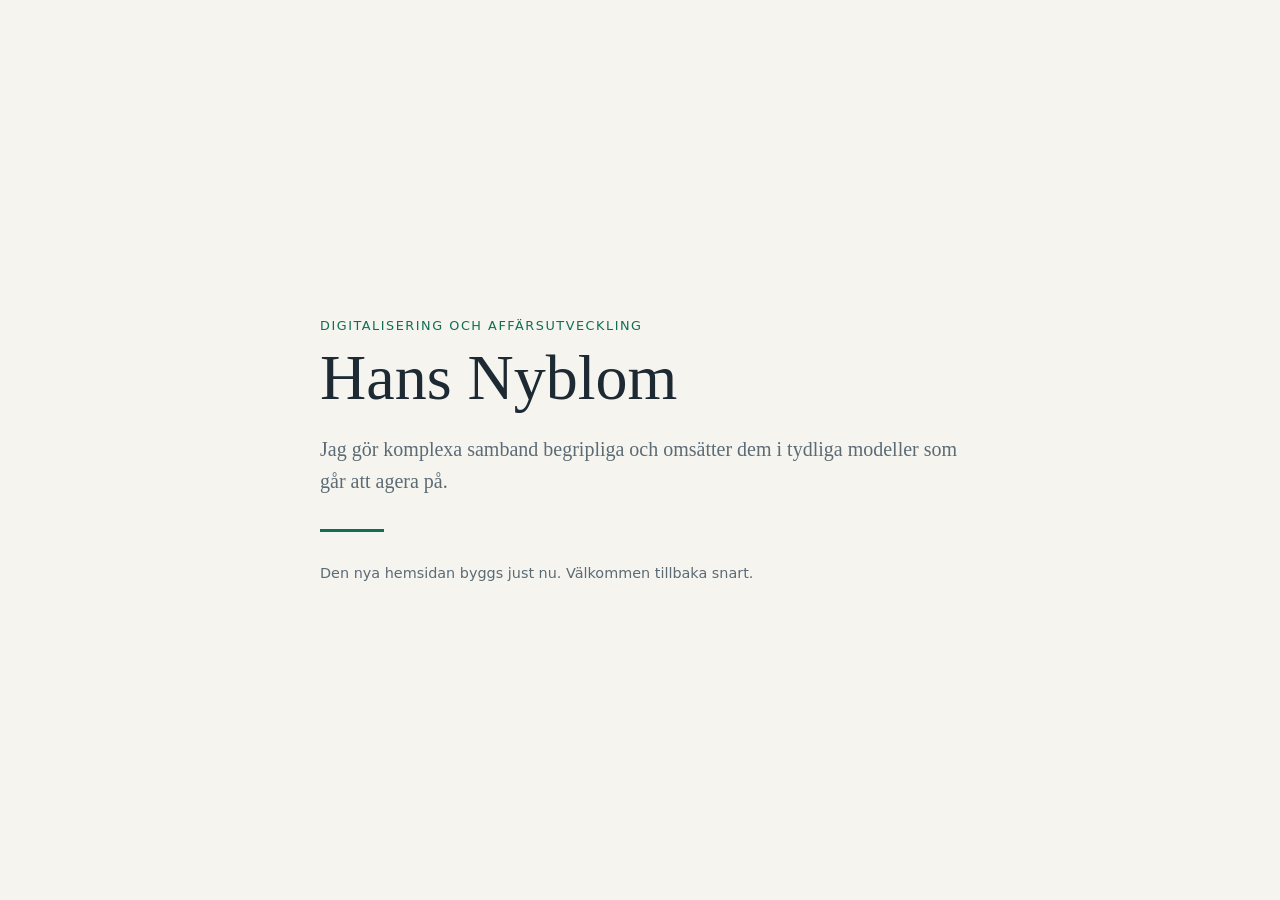
==== index.html @ cb1eb0b5 "Första version: tillfällig startsida Co-Authored-By: Claude Opus 5.5 <noreply@anthropic.com> Claude-" ====
<!DOCTYPE html>
<html lang="sv">
<head>
<meta charset="utf-8">
<meta name="viewport" content="width=device-width, initial-scale=1">
<title>Hans Nyblom | Digitalisering och affärsutveckling</title>
<meta name="description" content="Hans Nyblom gör komplexa samband begripliga. Digitalisering och affärsutveckling.">
<style>
  :root { --ink:#1d2a33; --muted:#5b6b75; --accent:#0f6e56; --bg:#f6f4ef; }
  * { box-sizing:border-box; margin:0; padding:0; }
  body { font-family: Georgia, "Times New Roman", serif; background:var(--bg); color:var(--ink);
         min-height:100vh; display:flex; align-items:center; justify-content:center; padding:2rem; }
  main { max-width:640px; }
  .tag { font-family: system-ui, sans-serif; font-size:.8rem; letter-spacing:.12em; text-transform:uppercase; color:var(--accent); }
  h1 { font-size:clamp(2.4rem, 7vw, 4rem); font-weight:normal; line-height:1.1; margin:.6rem 0 1.2rem; }
  p { font-size:1.25rem; line-height:1.6; color:var(--muted); }
  .line { width:64px; height:3px; background:var(--accent); margin:2rem 0; }
  small { font-family: system-ui, sans-serif; color:var(--muted); font-size:.9rem; }
</style>
</head>
<body>
<main>
  <div class="tag">Digitalisering och affärsutveckling</div>
  <h1>Hans Nyblom</h1>
  <p>Jag gör komplexa samband begripliga och omsätter dem i tydliga modeller som går att agera på.</p>
  <div class="line"></div>
  <small>Den nya hemsidan byggs just nu. Välkommen tillbaka snart.</small>
</main>
</body>
</html>
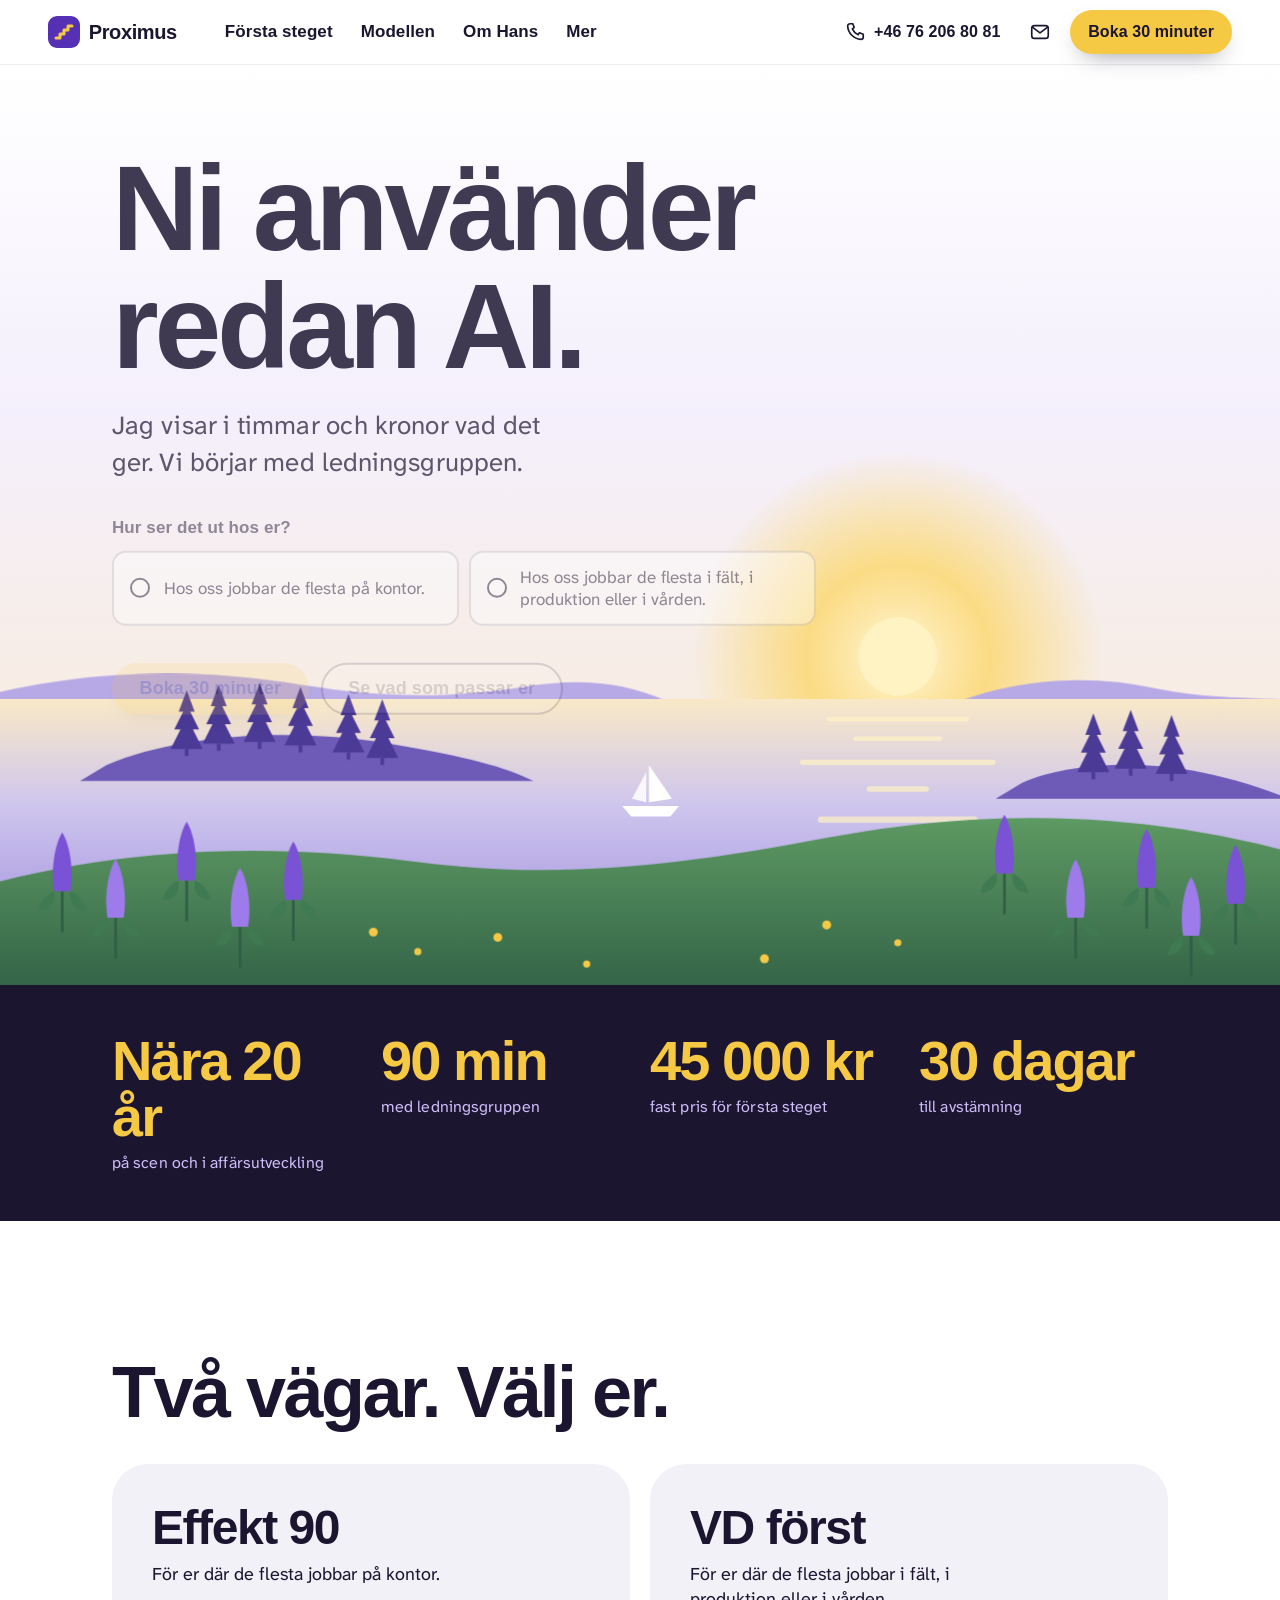
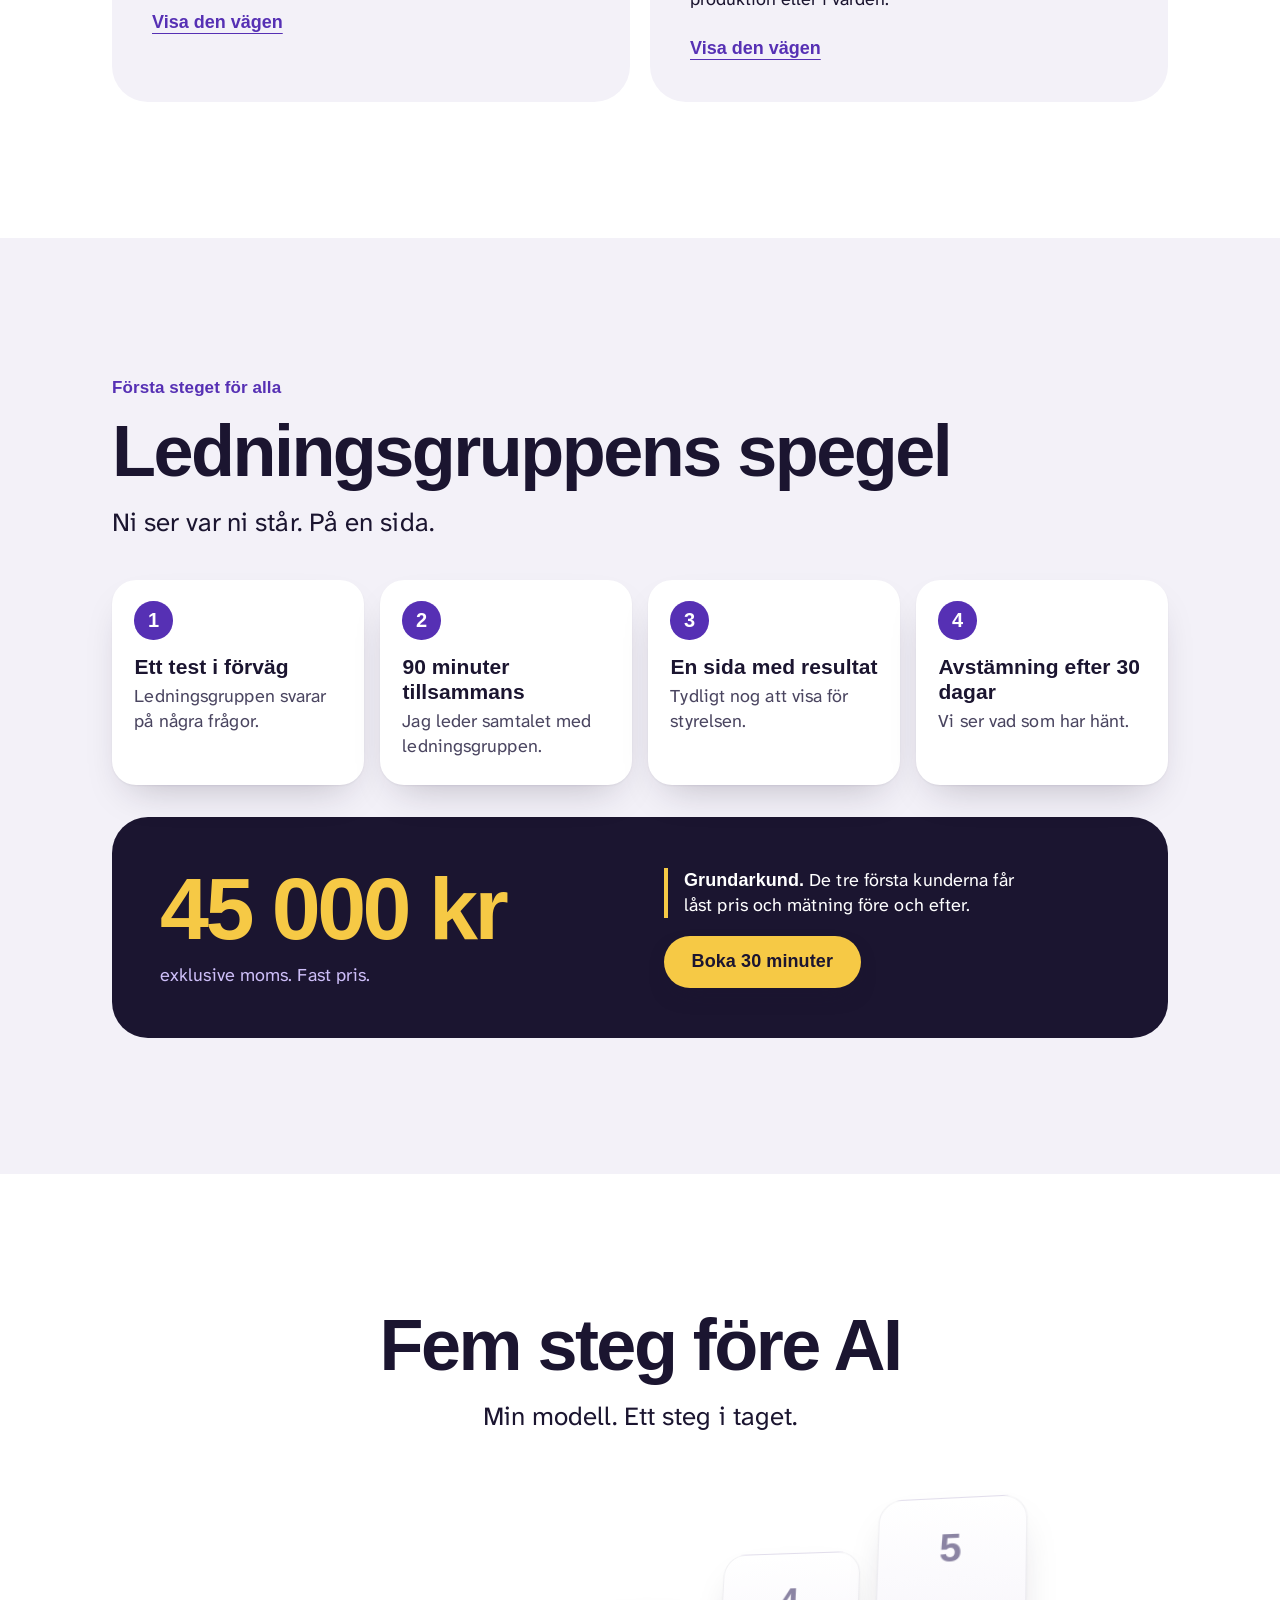
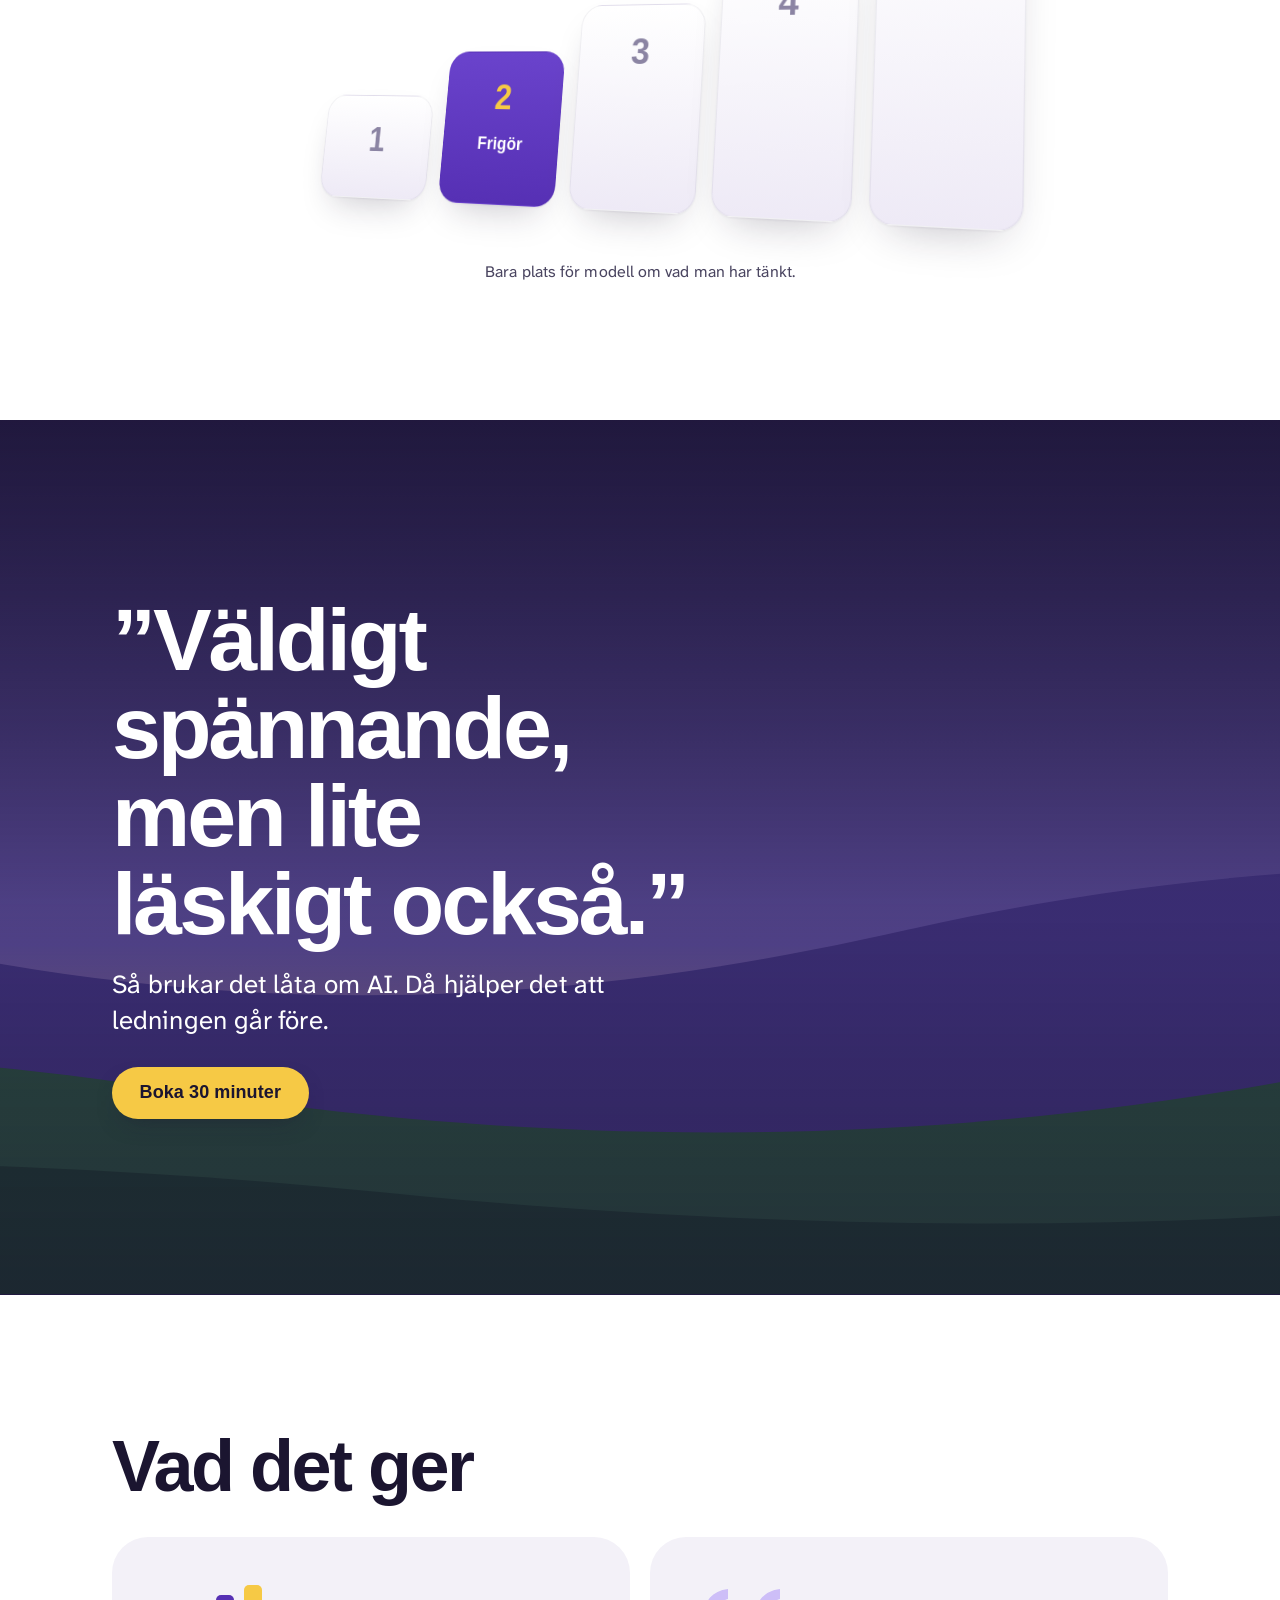
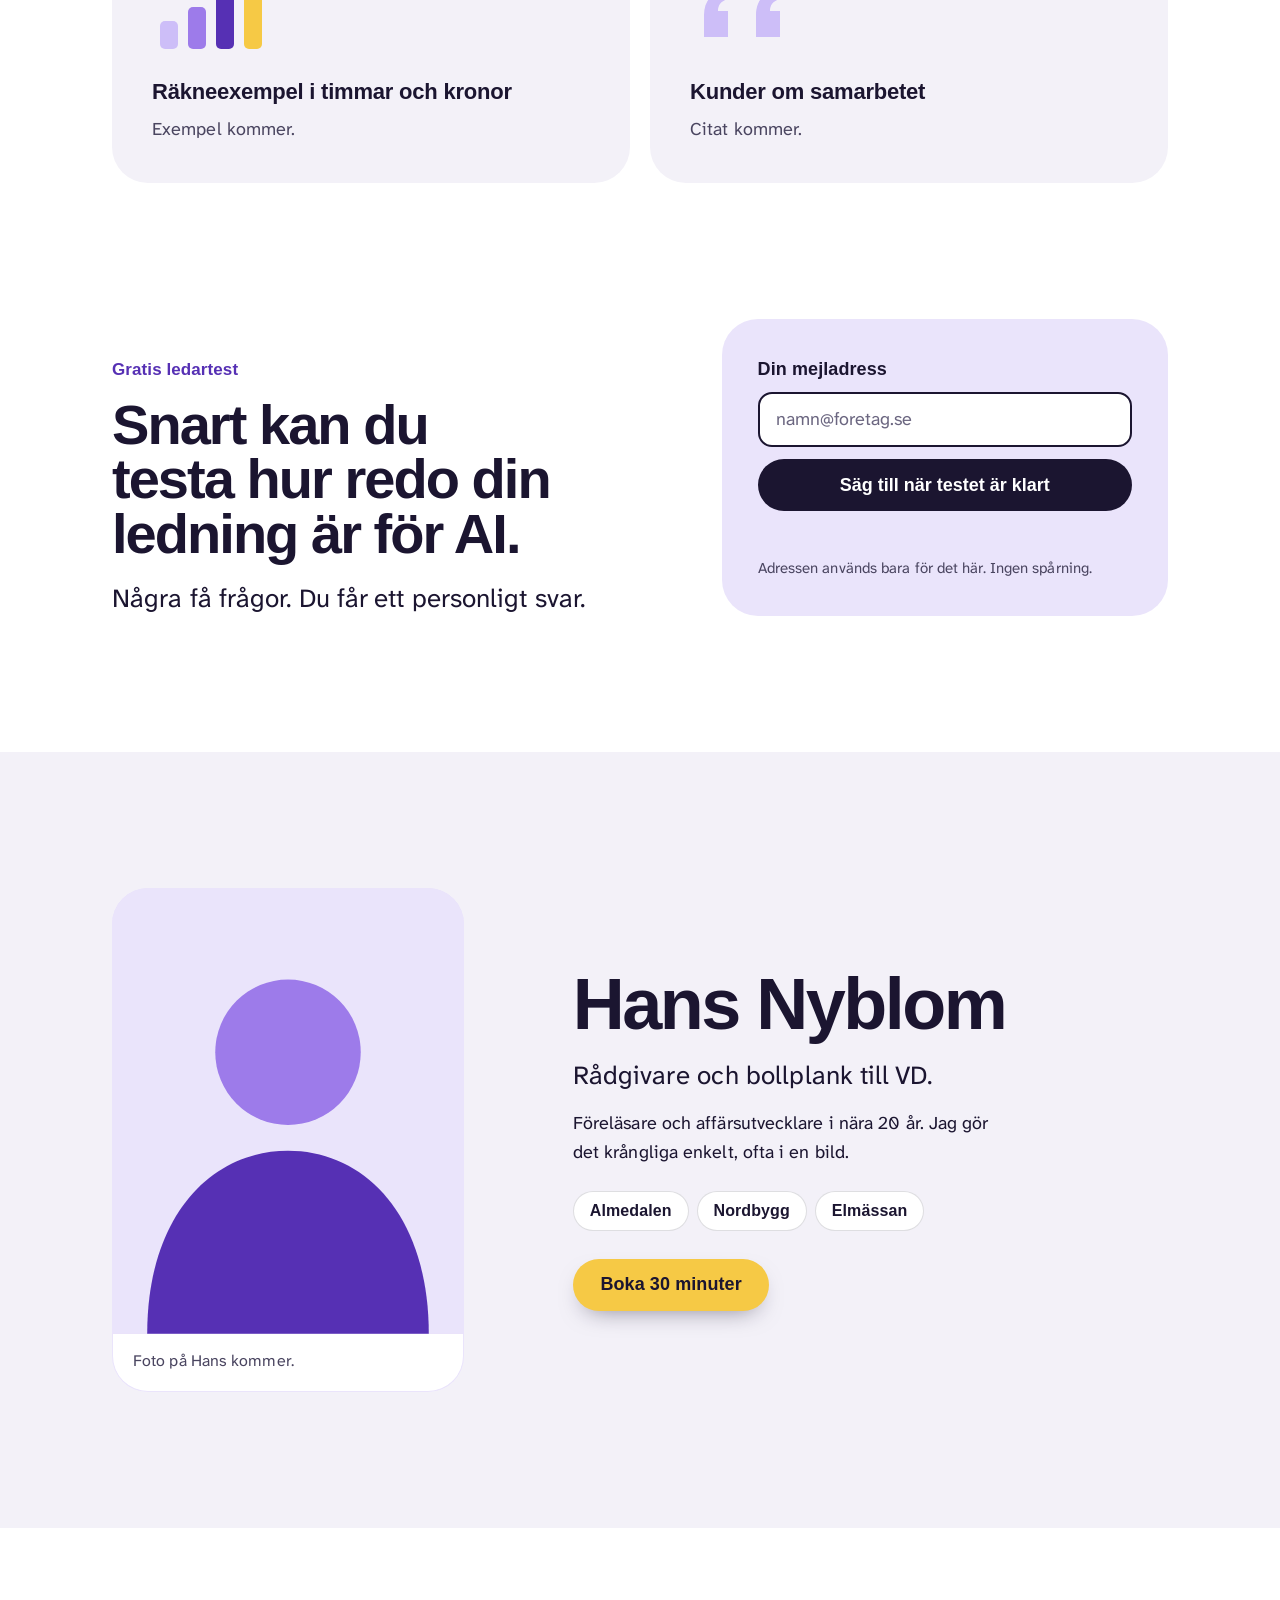
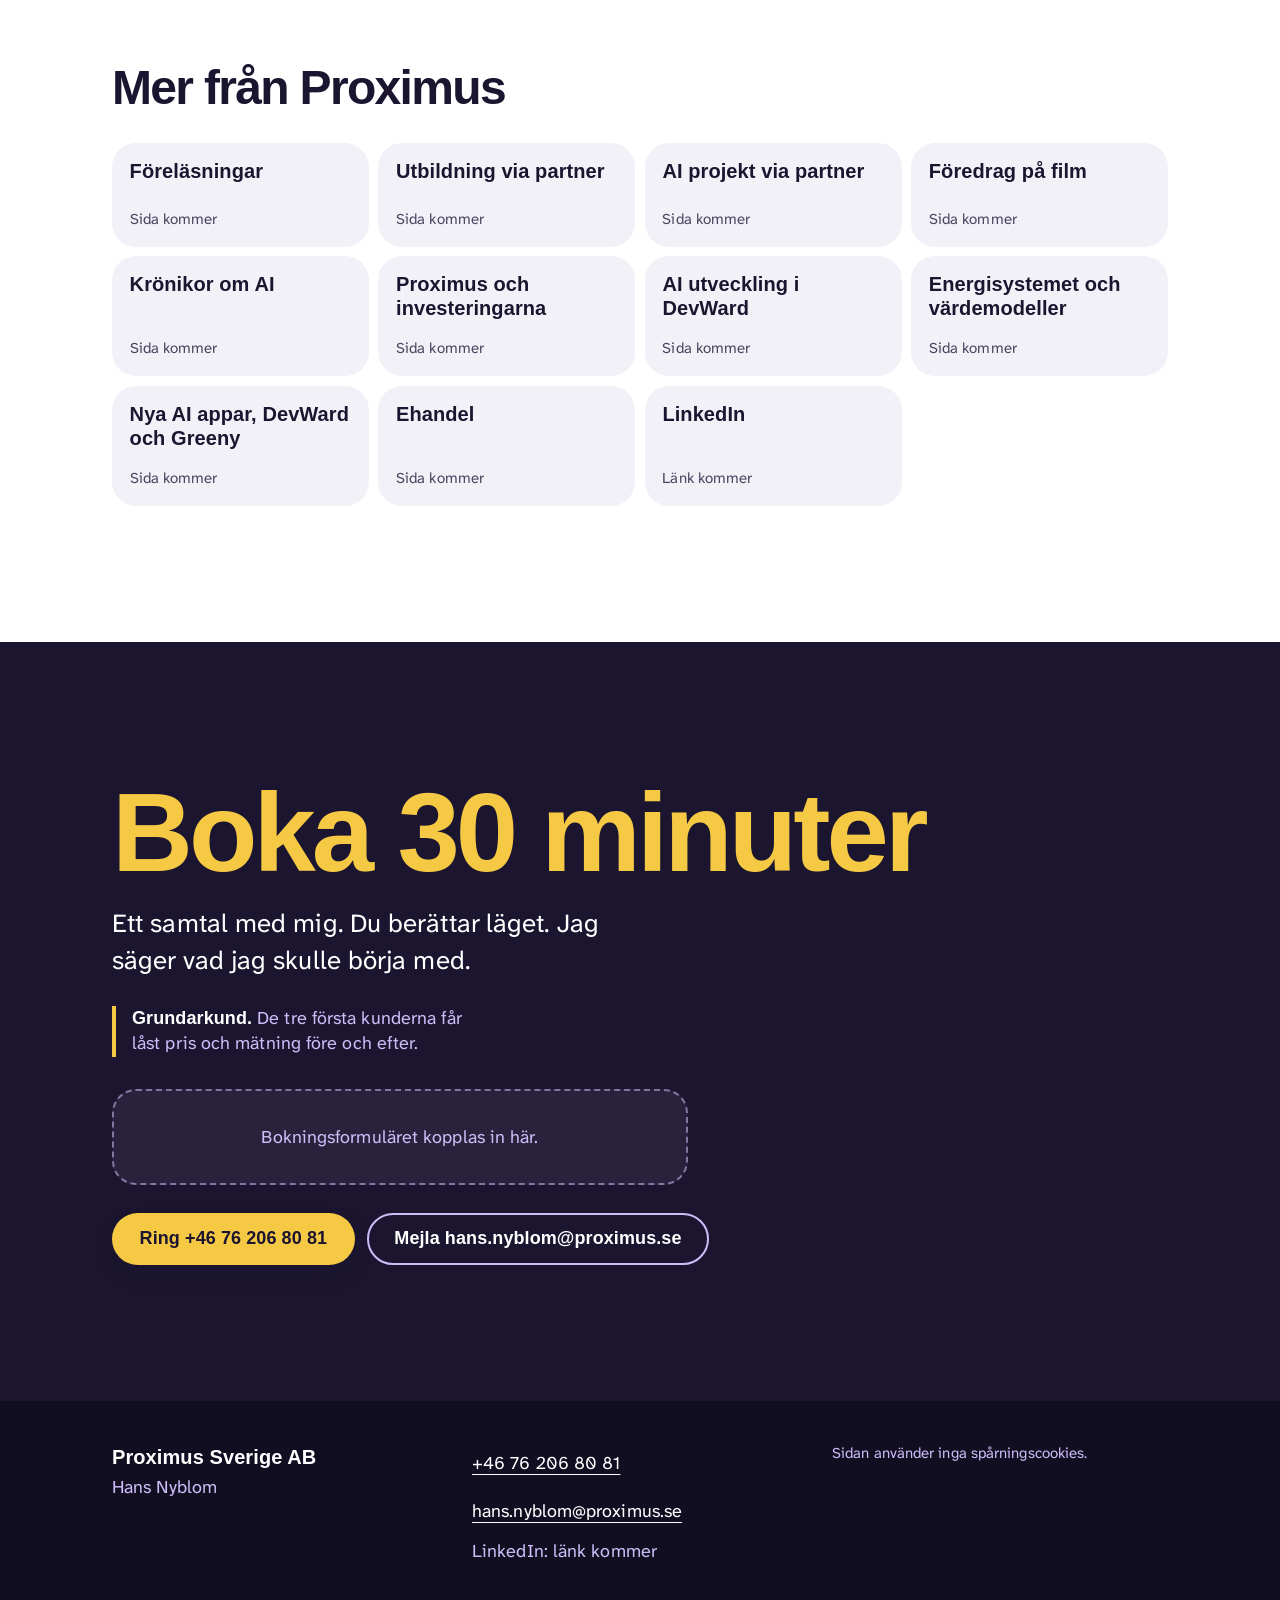
==== commit 960a3029: "Skiss av landningssidan: adaptivt vägval, platshållare, lokal GSAP och typsnitt Co-Authored-By: Clau" ====
--- a/index.html
+++ b/index.html
@@ -3,28 +3,355 @@
 <head>
 <meta charset="utf-8">
 <meta name="viewport" content="width=device-width, initial-scale=1">
-<title>Hans Nyblom | Digitalisering och affärsutveckling</title>
-<meta name="description" content="Hans Nyblom gör komplexa samband begripliga. Digitalisering och affärsutveckling.">
-<style>
-  :root { --ink:#1d2a33; --muted:#5b6b75; --accent:#0f6e56; --bg:#f6f4ef; }
-  * { box-sizing:border-box; margin:0; padding:0; }
-  body { font-family: Georgia, "Times New Roman", serif; background:var(--bg); color:var(--ink);
-         min-height:100vh; display:flex; align-items:center; justify-content:center; padding:2rem; }
-  main { max-width:640px; }
-  .tag { font-family: system-ui, sans-serif; font-size:.8rem; letter-spacing:.12em; text-transform:uppercase; color:var(--accent); }
-  h1 { font-size:clamp(2.4rem, 7vw, 4rem); font-weight:normal; line-height:1.1; margin:.6rem 0 1.2rem; }
-  p { font-size:1.25rem; line-height:1.6; color:var(--muted); }
-  .line { width:64px; height:3px; background:var(--accent); margin:2rem 0; }
-  small { font-family: system-ui, sans-serif; color:var(--muted); font-size:.9rem; }
-</style>
+<meta http-equiv="Content-Security-Policy" content="default-src 'self'; script-src 'self'; style-src 'self'; img-src 'self' data: https://images.unsplash.com https://images.pexels.com https://i.ytimg.com; font-src 'self'; frame-src https://tally.so https://www.youtube-nocookie.com; connect-src 'self'; form-action 'self' https://tally.so; base-uri 'self'; object-src 'none'; upgrade-insecure-requests">
+<meta name="referrer" content="strict-origin-when-cross-origin">
+<title>Hans Nyblom | Ledningen går före med AI</title>
+<meta name="description" content="Ni använder redan AI. Hans Nyblom visar i timmar och kronor vad det ger. Vi börjar med ledningsgruppen. Boka 30 minuter.">
+<link rel="canonical" href="https://proximus.se/">
+<meta property="og:type" content="website">
+<meta property="og:locale" content="sv_SE">
+<meta property="og:title" content="Ni använder redan AI. Vad ger det i timmar och kronor?">
+<meta property="og:description" content="Rådgivare och bollplank till VD. Vi börjar med ledningsgruppen. Boka 30 minuter.">
+<meta property="og:url" content="https://proximus.se/">
+<meta name="theme-color" content="#1B1530">
+<link rel="icon" href="assets/img/favicon.svg" type="image/svg+xml">
+<link rel="preload" href="assets/fonts/familjen.woff2" as="font" type="font/woff2" crossorigin>
+<link rel="stylesheet" href="assets/css/site.css">
+<script src="assets/js/vendor/gsap.min.js" defer></script>
+<script src="assets/js/vendor/ScrollTrigger.min.js" defer></script>
+<script src="assets/js/site.js" defer></script>
+<script type="application/ld+json">
+{"@context":"https://schema.org","@type":"ProfessionalService","name":"Proximus Sverige AB","url":"https://proximus.se/","telephone":"+46762068081","areaServed":"SE","founder":{"@type":"Person","name":"Hans Nyblom","jobTitle":"Rådgivare och föreläsare"}}
+</script>
 </head>
 <body>
-<main>
-  <div class="tag">Digitalisering och affärsutveckling</div>
-  <h1>Hans Nyblom</h1>
-  <p>Jag gör komplexa samband begripliga och omsätter dem i tydliga modeller som går att agera på.</p>
-  <div class="line"></div>
-  <small>Den nya hemsidan byggs just nu. Välkommen tillbaka snart.</small>
+<a class="skip" href="#innehall">Hoppa till innehållet</a>
+
+<header class="top" id="top">
+  <a class="brand" href="#top" aria-label="Proximus, till sidans början">
+    <svg class="brand-mark" viewBox="0 0 32 32" width="32" height="32" aria-hidden="true"><rect width="32" height="32" rx="9" fill="#5630B4"/><path d="M8 22h4v-4h4v-4h4v-4h4" fill="none" stroke="#F6C945" stroke-width="3" stroke-linecap="round" stroke-linejoin="round"/></svg>
+    <span>Proximus</span>
+  </a>
+  <nav class="nav" aria-label="Huvudmeny">
+    <a href="#forsta-steget">Första steget</a>
+    <a href="#modellen">Modellen</a>
+    <a href="#hans">Om Hans</a>
+    <a href="#mer">Mer</a>
+  </nav>
+  <div class="top-actions">
+    <a class="icon-btn" href="tel:+46762068081" aria-label="Ring Hans, +46 76 206 80 81">
+      <svg viewBox="0 0 24 24" width="22" height="22" aria-hidden="true"><path d="M6.6 3h3l1.5 4.2-2 1.4a12 12 0 0 0 6.3 6.3l1.4-2L21 14.4v3A2.6 2.6 0 0 1 18.4 20 15.4 15.4 0 0 1 4 5.6 2.6 2.6 0 0 1 6.6 3Z" fill="none" stroke="currentColor" stroke-width="1.8" stroke-linejoin="round"/></svg>
+      <span class="icon-label">+46 76 206 80 81</span>
+    </a>
+    <a class="icon-btn js-mail" href="#boka" data-u="hans.nyblom" data-d="proximus.se" aria-label="Mejla Hans">
+      <svg viewBox="0 0 24 24" width="22" height="22" aria-hidden="true"><rect x="3" y="5" width="18" height="14" rx="3" fill="none" stroke="currentColor" stroke-width="1.8"/><path d="m4 7 8 6 8-6" fill="none" stroke="currentColor" stroke-width="1.8" stroke-linecap="round" stroke-linejoin="round"/></svg>
+    </a>
+    <a class="btn btn-main btn-small" href="#boka">Boka 30 minuter</a>
+  </div>
+</header>
+
+<main id="innehall">
+
+<!-- HERO -->
+<section class="hero" aria-labelledby="h-hero">
+  <div class="hero-text wrap">
+    <h1 id="h-hero" class="js-rise">Ni använder redan AI.</h1>
+    <p class="lead js-rise">Jag visar i timmar och kronor vad det ger. Vi börjar med ledningsgruppen.</p>
+
+    <fieldset class="choose js-rise">
+      <legend>Hur ser det ut hos er?</legend>
+      <button type="button" class="choice" data-choose="kontor" aria-pressed="false">Hos oss jobbar de flesta på kontor.</button>
+      <button type="button" class="choice" data-choose="falt" aria-pressed="false">Hos oss jobbar de flesta i fält, i produktion eller i vården.</button>
+    </fieldset>
+
+    <div class="cta-row js-rise">
+      <a class="btn btn-main" href="#boka">Boka 30 minuter</a>
+      <a class="btn btn-ghost" href="#vagen">Se vad som passar er</a>
+    </div>
+  </div>
+
+  <div class="scene" aria-hidden="true">
+    <svg class="scene-svg" viewBox="0 0 1440 620" preserveAspectRatio="xMidYMax slice" focusable="false">
+      <defs>
+        <linearGradient id="g-water" x1="0" y1="0" x2="0" y2="1"><stop offset="0" stop-color="#F9E9C8"/><stop offset=".35" stop-color="#CFC6EE"/><stop offset="1" stop-color="#8E7BD6"/></linearGradient>
+        <radialGradient id="g-sun" cx=".5" cy=".5" r=".5"><stop offset="0" stop-color="#FFF6D6"/><stop offset=".45" stop-color="#FBD979" stop-opacity=".9"/><stop offset="1" stop-color="#FBD979" stop-opacity="0"/></radialGradient>
+        <linearGradient id="g-meadow" x1="0" y1="0" x2="0" y2="1"><stop offset="0" stop-color="#5E9A63"/><stop offset="1" stop-color="#2F5E45"/></linearGradient>
+        <g id="gran"><path d="M0-58 9-34H4l10 20H7l11 22H-18L-7-14h-7L-4-34h-5Z"/><rect x="-2" y="8" width="4" height="8"/></g>
+        <g id="lupin"><path d="M0 0V-46" stroke="#2F5E45" stroke-width="3" fill="none"/><path d="M0-112c9 14 13 44 9 66H-9c-4-22 0-52 9-66Z"/><path d="M-9-46c-9 4-16 12-18 22 10 0 17-6 18-14M9-46c9 4 16 12 18 22-10 0-17-6-18-14" fill="#3F7A52"/></g>
+      </defs>
+      <g class="layer" data-depth="0.08"><circle cx="1010" cy="250" r="230" fill="url(#g-sun)"/><circle cx="1010" cy="250" r="44" fill="#FFF3C4"/></g>
+      <g class="layer" data-depth="0.16" fill="#B7A9E6">
+        <path d="M-40 300c120-34 250-40 380-18 90 14 160 16 250 2 60-10 110-6 160 16H-40Z"/>
+        <path d="M1080 300c70-26 150-30 220-14 60 12 110 10 180 14Z"/>
+      </g>
+      <rect class="layer" data-depth="0.2" x="-60" y="298" width="1560" height="340" fill="url(#g-water)"/>
+      <g class="layer" data-depth="0.24" fill="#FFF3C4" opacity=".7">
+        <rect x="930" y="318" width="160" height="5" rx="2.5"/><rect x="960" y="340" width="100" height="5" rx="2.5"/><rect x="900" y="366" width="220" height="6" rx="3"/><rect x="975" y="396" width="70" height="6" rx="3"/><rect x="920" y="430" width="180" height="7" rx="3.5"/>
+      </g>
+      <g class="layer" data-depth="0.34">
+        <path d="M120 372c80-34 210-44 330-22 70 12 120 24 150 40H90Z" fill="#6E5BB8"/>
+        <g fill="#4B3A96"><use href="#gran" x="210" y="346"/><use href="#gran" x="246" y="340" transform="translate(0 0)"/><use href="#gran" x="292" y="338"/><use href="#gran" x="338" y="342"/><use href="#gran" x="392" y="350"/><use href="#gran" x="430" y="356"/></g>
+        <path d="M1150 392c50-22 130-26 200-12 40 8 70 18 100 30h-330Z" fill="#6E5BB8"/>
+        <g fill="#4B3A96"><use href="#gran" x="1230" y="372"/><use href="#gran" x="1272" y="368"/><use href="#gran" x="1318" y="374"/></g>
+        <g fill="#FFFFFF"><path d="M700 418h64l-10 12h-44Z"/><path d="M730 414V372l26 38Z"/><path d="M727 414v-34l-16 30Z" opacity=".85"/></g>
+      </g>
+      <g class="layer" data-depth="0.6">
+        <path d="M-60 520c160-50 330-64 520-40 170 22 300 6 470-26 190-36 380-30 570 30v160H-60Z" fill="url(#g-meadow)"/>
+        <g fill="#7A52D6"><use href="#lupin" x="70" y="560"/><use href="#lupin" x="210" y="548"/><use href="#lupin" x="330" y="570"/><use href="#lupin" x="1130" y="540"/><use href="#lupin" x="1290" y="556"/><use href="#lupin" x="1390" y="574"/></g>
+        <g fill="#9D7BEA"><use href="#lupin" x="130" y="590"/><use href="#lupin" x="270" y="600"/><use href="#lupin" x="1210" y="590"/><use href="#lupin" x="1340" y="610"/></g>
+        <g fill="#F6C945"><circle cx="420" cy="560" r="5"/><circle cx="470" cy="582" r="4"/><circle cx="560" cy="566" r="5"/><circle cx="930" cy="552" r="5"/><circle cx="1010" cy="572" r="4"/><circle cx="860" cy="590" r="5"/><circle cx="660" cy="596" r="4"/></g>
+      </g>
+    </svg>
+  </div>
+</section>
+
+<!-- NYCKELTAL -->
+<section class="facts" aria-label="Kort om upplägget">
+  <ul class="facts-list wrap">
+    <li><strong>Nära 20 år</strong><span>på scen och i affärsutveckling</span></li>
+    <li><strong>90 min</strong><span>med ledningsgruppen</span></li>
+    <li><strong>45 000 kr</strong><span>fast pris för första steget</span></li>
+    <li><strong>30 dagar</strong><span>till avstämning</span></li>
+  </ul>
+</section>
+
+<!-- VÄGEN -->
+<section class="path" id="vagen" aria-labelledby="h-vagen">
+  <div class="wrap">
+
+    <div data-only="ingen">
+      <h2 id="h-vagen">Två vägar. Välj er.</h2>
+      <div class="duo">
+        <button type="button" class="way" data-choose="kontor">
+          <span class="way-name">Effekt 90</span>
+          <span class="way-who">För er där de flesta jobbar på kontor.</span>
+          <span class="way-go">Visa den vägen</span>
+        </button>
+        <button type="button" class="way" data-choose="falt">
+          <span class="way-name">VD först</span>
+          <span class="way-who">För er där de flesta jobbar i fält, i produktion eller i vården.</span>
+          <span class="way-go">Visa den vägen</span>
+        </button>
+      </div>
+    </div>
+
+    <div class="offer" data-only="kontor">
+      <div class="offer-text">
+        <p class="kicker">Er väg: Effekt 90</p>
+        <h2>90 dagar. En enhet. Mätt i timmar och kronor.</h2>
+        <p class="lead">En pilot i en enhet hos er. Vi mäter före och efter. Tiden som frigörs går till arbete som kunden betalar mer för.</p>
+        <ul class="ticks">
+          <li>Ledningen går före.</li>
+          <li>En enhet testar i 90 dagar.</li>
+          <li>Går det bra kan piloten bli Effektåret.</li>
+        </ul>
+        <div class="cta-row">
+          <a class="btn btn-main" href="#boka">Boka 30 minuter</a>
+          <a class="btn btn-ghost" href="#forsta-steget">Läs om första steget</a>
+        </div>
+        <button type="button" class="swap" data-choose="falt">Vi jobbar mest i fält. Byt väg.</button>
+      </div>
+      <figure class="slot slot-photo">
+        <svg viewBox="0 0 400 300" aria-hidden="true"><rect width="400" height="300" fill="#EAE4FB"/><circle cx="150" cy="120" r="34" fill="#B7A9E6"/><circle cx="250" cy="110" r="38" fill="#9D7BEA"/><path d="M80 300c0-70 40-110 70-110s60 30 64 70c10-50 40-84 76-84 44 0 80 50 80 124Z" fill="#6E5BB8"/></svg>
+        <figcaption>Foto kommer: kollegor som lyckas tillsammans.</figcaption>
+      </figure>
+    </div>
+
+    <div class="offer" data-only="falt">
+      <div class="offer-text">
+        <p class="kicker">Er väg: VD först</p>
+        <h2>Få tillbaka kvällarna.</h2>
+        <p class="lead">Du som VD går före med AI i ditt eget arbete, en sak i taget. Jag är din rådgivare i sex månader.</p>
+        <ul class="ticks">
+          <li>Vi börjar i din egen vardag.</li>
+          <li>En sak i taget.</li>
+          <li>Du ser vad det ger i timmar och kronor.</li>
+        </ul>
+        <div class="cta-row">
+          <a class="btn btn-main" href="#boka">Boka 30 minuter</a>
+          <a class="btn btn-ghost" href="#forsta-steget">Läs om första steget</a>
+        </div>
+        <button type="button" class="swap" data-choose="kontor">Vi jobbar mest på kontor. Byt väg.</button>
+      </div>
+      <figure class="slot slot-photo">
+        <svg viewBox="0 0 400 300" aria-hidden="true"><rect width="400" height="300" fill="#FBF1D2"/><circle cx="300" cy="80" r="46" fill="#F6C945"/><circle cx="170" cy="130" r="38" fill="#6E5BB8"/><path d="M70 300c0-80 44-124 100-124s100 44 100 124Z" fill="#4B3A96"/></svg>
+        <figcaption>Foto kommer: en VD med tid över.</figcaption>
+      </figure>
+    </div>
+
+  </div>
+</section>
+
+<!-- FÖRSTA STEGET -->
+<section class="mirror" id="forsta-steget" aria-labelledby="h-spegel">
+  <div class="wrap">
+    <p class="kicker">Första steget för alla</p>
+    <h2 id="h-spegel">Ledningsgruppens spegel</h2>
+    <p class="lead">Ni ser var ni står. På en sida.</p>
+    <ol class="steps">
+      <li><strong>Ett test i förväg</strong><span>Ledningsgruppen svarar på några frågor.</span></li>
+      <li><strong>90 minuter tillsammans</strong><span>Jag leder samtalet med ledningsgruppen.</span></li>
+      <li><strong>En sida med resultat</strong><span>Tydligt nog att visa för styrelsen.</span></li>
+      <li><strong>Avstämning efter 30 dagar</strong><span>Vi ser vad som har hänt.</span></li>
+    </ol>
+    <div class="price">
+      <p class="price-tag"><strong>45 000 kr</strong> <span>exklusive moms. Fast pris.</span></p>
+      <div class="price-side">
+        <p class="founders"><strong>Grundarkund.</strong> De tre första kunderna får låst pris och mätning före och efter.</p>
+        <a class="btn btn-main" href="#boka">Boka 30 minuter</a>
+      </div>
+    </div>
+  </div>
+</section>
+
+<!-- MODELLEN -->
+<section class="model" id="modellen" aria-labelledby="h-modell">
+  <div class="wrap">
+    <h2 id="h-modell">Fem steg före AI</h2>
+    <p class="lead">Min modell. Ett steg i taget.</p>
+    <div class="stage">
+      <div class="stairs js-tilt" role="img" aria-label="Skiss av modellen Fem steg före AI som en trappa i fem steg. Steg två heter Frigör.">
+        <div class="stair s1"><b>1</b></div>
+        <div class="stair s2 is-on"><b>2</b><span>Frigör</span></div>
+        <div class="stair s3"><b>3</b></div>
+        <div class="stair s4"><b>4</b></div>
+        <div class="stair s5"><b>5</b></div>
+      </div>
+    </div>
+    <p class="note">Bara plats för modell om vad man har tänkt.</p>
+  </div>
+</section>
+
+<!-- KROKEN -->
+<section class="hook" aria-labelledby="h-krok">
+  <div class="pan" aria-hidden="true">
+    <svg class="pan-svg js-pan" viewBox="0 0 2400 600" preserveAspectRatio="xMidYMid slice" focusable="false">
+      <defs><linearGradient id="g-dusk" x1="0" y1="0" x2="0" y2="1"><stop offset="0" stop-color="#2A1F55"/><stop offset=".6" stop-color="#6E5BB8"/><stop offset="1" stop-color="#F3B98A"/></linearGradient></defs>
+      <rect width="2400" height="600" fill="url(#g-dusk)"/>
+      <circle cx="1700" cy="330" r="60" fill="#FBD979"/>
+      <path d="M0 400c200-60 420-70 640-30 220 40 420 30 640-20s460-60 680-10c160 36 300 40 440 20v240H0Z" fill="#4B3A96"/>
+      <path d="M0 470c240-50 520-50 780-10s520 40 780-10 560-50 840 10v140H0Z" fill="#2F5E45"/>
+      <path d="M0 540c300-40 620-40 920-10s600 30 900-10 400-20 580 0v80H0Z" fill="#1F4433"/>
+    </svg>
+  </div>
+  <div class="wrap hook-text">
+    <blockquote>
+      <p id="h-krok">”Väldigt spännande, men lite läskigt också.”</p>
+    </blockquote>
+    <p class="lead">Så brukar det låta om AI. Då hjälper det att ledningen går före.</p>
+    <a class="btn btn-main" href="#boka">Boka 30 minuter</a>
+  </div>
+</section>
+
+<!-- BEVIS: PLATSER -->
+<section class="proof" aria-labelledby="h-bevis">
+  <div class="wrap">
+    <h2 id="h-bevis">Vad det ger</h2>
+    <div class="duo">
+      <div class="slot slot-soon">
+        <svg viewBox="0 0 120 80" width="120" height="80" aria-hidden="true"><rect x="8" y="44" width="18" height="28" rx="5" fill="#CDBEF8"/><rect x="36" y="30" width="18" height="42" rx="5" fill="#9D7BEA"/><rect x="64" y="18" width="18" height="54" rx="5" fill="#5630B4"/><rect x="92" y="8" width="18" height="64" rx="5" fill="#F6C945"/></svg>
+        <h3>Räkneexempel i timmar och kronor</h3>
+        <p>Exempel kommer.</p>
+      </div>
+      <div class="slot slot-soon">
+        <svg viewBox="0 0 120 80" width="120" height="80" aria-hidden="true"><path d="M14 60V38c0-14 8-24 24-26v10c-7 2-10 6-10 12h10v26Zm52 0V38c0-14 8-24 24-26v10c-7 2-10 6-10 12h10v26Z" fill="#CDBEF8"/></svg>
+        <h3>Kunder om samarbetet</h3>
+        <p>Citat kommer.</p>
+      </div>
+    </div>
+  </div>
+</section>
+
+<!-- LEDARTEST -->
+<section class="test" id="ledartest" aria-labelledby="h-test">
+  <div class="wrap test-box">
+    <div>
+      <p class="kicker">Gratis ledartest</p>
+      <h2 id="h-test">Snart kan du testa hur redo din ledning är för AI.</h2>
+      <p class="lead">Några få frågor. Du får ett personligt svar.</p>
+    </div>
+    <form class="notify js-soon" action="#ledartest" novalidate>
+      <label for="notis-mejl">Din mejladress</label>
+      <div class="notify-row">
+        <input id="notis-mejl" name="email" type="email" autocomplete="email" inputmode="email" placeholder="namn@foretag.se" required>
+        <button class="btn btn-ink" type="submit">Säg till när testet är klart</button>
+      </div>
+      <p class="form-msg" role="status" aria-live="polite"></p>
+      <p class="fine">Adressen används bara för det här. Ingen spårning.</p>
+    </form>
+  </div>
+</section>
+
+<!-- OM HANS -->
+<section class="about" id="hans" aria-labelledby="h-hans">
+  <div class="wrap about-grid">
+    <figure class="slot slot-portrait">
+      <svg viewBox="0 0 300 380" aria-hidden="true"><rect width="300" height="380" fill="#EAE4FB"/><circle cx="150" cy="140" r="62" fill="#9D7BEA"/><path d="M30 380c0-100 54-156 120-156s120 56 120 156Z" fill="#5630B4"/></svg>
+      <figcaption>Foto på Hans kommer.</figcaption>
+    </figure>
+    <div>
+      <h2 id="h-hans">Hans Nyblom</h2>
+      <p class="lead">Rådgivare och bollplank till VD.</p>
+      <p>Föreläsare och affärsutvecklare i nära 20 år. Jag gör det krångliga enkelt, ofta i en bild.</p>
+      <ul class="stages" aria-label="Scener">
+        <li>Almedalen</li><li>Nordbygg</li><li>Elmässan</li>
+      </ul>
+      <a class="btn btn-main" href="#boka">Boka 30 minuter</a>
+    </div>
+  </div>
+</section>
+
+<!-- MER -->
+<section class="more" id="mer" aria-labelledby="h-mer">
+  <div class="wrap">
+    <h2 id="h-mer">Mer från Proximus</h2>
+    <ul class="tiles">
+      <li><span class="tile"><b>Föreläsningar</b><i>Sida kommer</i></span></li>
+      <li><span class="tile"><b>Utbildning via partner</b><i>Sida kommer</i></span></li>
+      <li><span class="tile"><b>AI projekt via partner</b><i>Sida kommer</i></span></li>
+      <li><span class="tile"><b>Föredrag på film</b><i>Sida kommer</i></span></li>
+      <li><span class="tile"><b>Krönikor om AI</b><i>Sida kommer</i></span></li>
+      <li><span class="tile"><b>Proximus och investeringarna</b><i>Sida kommer</i></span></li>
+      <li><span class="tile"><b>AI utveckling i DevWard</b><i>Sida kommer</i></span></li>
+      <li><span class="tile"><b>Energisystemet och värdemodeller</b><i>Sida kommer</i></span></li>
+      <li><span class="tile"><b>Nya AI appar, DevWard och Greeny</b><i>Sida kommer</i></span></li>
+      <li><span class="tile"><b>Ehandel</b><i>Sida kommer</i></span></li>
+      <li><span class="tile"><b>LinkedIn</b><i>Länk kommer</i></span></li>
+    </ul>
+  </div>
+</section>
+
+<!-- BOKA -->
+<section class="book" id="boka" aria-labelledby="h-boka">
+  <div class="wrap book-box">
+    <h2 id="h-boka">Boka 30 minuter</h2>
+    <p class="lead">Ett samtal med mig. Du berättar läget. Jag säger vad jag skulle börja med.</p>
+    <p class="founders on-dark"><strong>Grundarkund.</strong> De tre första kunderna får låst pris och mätning före och efter.</p>
+    <div class="slot slot-form">Bokningsformuläret kopplas in här.</div>
+    <div class="cta-row">
+      <a class="btn btn-main" href="tel:+46762068081">Ring +46 76 206 80 81</a>
+      <a class="btn btn-light js-mail" href="#boka" data-u="hans.nyblom" data-d="proximus.se" data-label="Mejla ">Mejla Hans</a>
+    </div>
+    <noscript><p>Mejl: hans.nyblom snabel a proximus.se</p></noscript>
+  </div>
+</section>
+
 </main>
+
+<footer class="foot">
+  <div class="wrap foot-grid">
+    <div>
+      <p class="foot-name">Proximus Sverige AB</p>
+      <p>Hans Nyblom</p>
+    </div>
+    <ul class="foot-contact">
+      <li><a href="tel:+46762068081">+46 76 206 80 81</a></li>
+      <li><a class="js-mail" href="#boka" data-u="hans.nyblom" data-d="proximus.se" data-show="1">Mejla Hans</a></li>
+      <li><span>LinkedIn: länk kommer</span></li>
+    </ul>
+    <p class="fine">Sidan använder inga spårningscookies.</p>
+  </div>
+</footer>
+
 </body>
 </html>
--- a/assets/css/site.css
+++ b/assets/css/site.css
@@ -0,0 +1,229 @@
+/* Proximus. Palett: syren, bläck, raps. Typsnitt: Familjen Grotesk och Atkinson Hyperlegible Next. */
+@font-face{font-family:"Familjen";src:url("../fonts/familjen.woff2") format("woff2");font-weight:400 700;font-display:swap}
+@font-face{font-family:"Atkinson";src:url("../fonts/atkinson.woff2") format("woff2");font-weight:200 800;font-display:swap}
+
+:root{
+  --ink:#1B1530;      /* bläck: text och mörka ytor */
+  --violet:#5630B4;   /* syren: min huvudfärg */
+  --lilac:#CDBEF8;    /* ljus syren: på mörk yta */
+  --mist:#F3F1F8;     /* dimma: lugn bakgrund */
+  --wash:#EAE4FB;     /* syrentvätt: platshållare */
+  --sun:#F6C945;      /* raps: bara för att agera */
+  --soft:#4A4560;     /* dämpad text */
+  --white:#FFFFFF;
+  --display:"Familjen","Arial Narrow",Arial,sans-serif;
+  --body:"Atkinson",Verdana,Arial,sans-serif;
+  --r-s:14px; --r-m:24px; --r-l:36px;
+  --pad:clamp(1.25rem,5vw,3rem);
+  --gap:clamp(4rem,11vw,8.5rem);
+  --shadow:0 1px 2px rgba(27,21,48,.06),0 18px 40px -18px rgba(27,21,48,.28);
+}
+*,*::before,*::after{box-sizing:border-box}
+html{-webkit-text-size-adjust:100%;scroll-behavior:smooth;scroll-padding-top:5rem}
+body{margin:0;font-family:var(--body);font-size:1.125rem;line-height:1.6;color:var(--ink);background:var(--white);letter-spacing:.005em}
+img,svg{display:block;max-width:100%}
+h1,h2,h3,p,ul,ol,figure,blockquote,fieldset{margin:0;padding:0}
+ul,ol{list-style:none}
+fieldset{border:0;min-width:0}
+a{color:inherit}
+button{font:inherit;color:inherit;cursor:pointer}
+:focus-visible{outline:3px solid var(--violet);outline-offset:3px;border-radius:6px}
+.book :focus-visible,.hook :focus-visible,.foot :focus-visible{outline-color:var(--sun)}
+
+.wrap{width:100%;max-width:72rem;margin-inline:auto;padding-inline:var(--pad)}
+.skip{position:absolute;left:-999px;top:0;background:var(--ink);color:var(--white);padding:.75rem 1rem;z-index:50}
+.skip:focus{left:.5rem;top:.5rem}
+
+h1,h2{font-family:var(--display);font-weight:700;letter-spacing:-.035em;line-height:.98;text-wrap:balance}
+h1{font-size:clamp(3rem,12.5vw,7.5rem)}
+h2{font-size:clamp(2.25rem,7.5vw,4.5rem)}
+h3{font-family:var(--display);font-weight:600;font-size:1.375rem;line-height:1.2;letter-spacing:-.01em}
+.lead{font-size:clamp(1.25rem,3.4vw,1.625rem);line-height:1.4;max-width:34ch;margin-top:1.1rem}
+.kicker{font-family:var(--display);font-weight:600;font-size:1.0625rem;color:var(--violet);margin-bottom:.9rem}
+.fine{font-size:.9375rem;color:var(--soft)}
+.note{font-size:1rem;color:var(--soft);text-align:center;margin-top:1.5rem}
+
+/* Knappar */
+.btn{display:inline-flex;align-items:center;justify-content:center;min-height:3.25rem;padding:.8rem 1.6rem;border-radius:999px;border:2px solid transparent;font-family:var(--display);font-weight:600;font-size:1.125rem;line-height:1.1;text-decoration:none;text-align:center;transition:transform .2s ease,background-color .2s ease,box-shadow .2s ease}
+.btn:hover{transform:translateY(-2px)}
+.btn:active{transform:translateY(0)}
+.btn-main{background:var(--sun);color:var(--ink);box-shadow:0 10px 24px -12px rgba(27,21,48,.55)}
+.btn-main:hover{background:#FFD75C}
+.btn-ghost{border-color:var(--ink);color:var(--ink);background:rgba(255,255,255,.55)}
+.btn-ghost:hover{background:var(--white)}
+.btn-ink{background:var(--ink);color:var(--white)}
+.btn-light{border-color:var(--lilac);color:var(--white)}
+.btn-small{min-height:2.75rem;padding:.5rem 1rem;font-size:1rem}
+.cta-row{display:flex;flex-wrap:wrap;gap:.75rem;margin-top:1.75rem}
+
+/* Sidhuvud */
+.top{position:sticky;top:0;z-index:20;display:flex;align-items:center;gap:.5rem;padding:.6rem var(--pad);background:rgba(255,255,255,.9);backdrop-filter:saturate(1.4) blur(14px);-webkit-backdrop-filter:saturate(1.4) blur(14px);border-bottom:1px solid rgba(27,21,48,.08)}
+.brand{display:flex;align-items:center;gap:.55rem;font-family:var(--display);font-weight:700;font-size:1.25rem;letter-spacing:-.02em;text-decoration:none;margin-right:auto}
+.brand span{display:none}
+.nav{display:none}
+.top-actions{display:flex;align-items:center;gap:.25rem}
+.icon-btn{display:inline-flex;align-items:center;justify-content:center;gap:.5rem;min-width:2.75rem;min-height:2.75rem;border-radius:999px;text-decoration:none;font-family:var(--display);font-weight:600;font-size:1rem}
+.icon-btn:hover{background:var(--mist)}
+.icon-label{display:none}
+@media (min-width:400px){.brand span{display:inline}}
+@media (min-width:900px){
+  .nav{display:flex;gap:1.75rem;margin-right:1.5rem}
+  .nav a{font-family:var(--display);font-weight:600;font-size:1.0625rem;text-decoration:none;padding:.5rem 0;border-bottom:2px solid transparent}
+  .nav a:hover{border-bottom-color:var(--violet)}
+  .brand{margin-right:2.5rem}
+  .top-actions{margin-left:auto;gap:.5rem}
+  .icon-btn{padding-inline:.6rem}
+}
+@media (min-width:1180px){.icon-label{display:inline}}
+
+/* Hero */
+.hero{position:relative;overflow:hidden;background:linear-gradient(180deg,#FFFFFF 0%,#F4EFFC 38%,#FBEBCB 100%);min-height:min(100svh,62rem);display:flex;flex-direction:column}
+.hero-text{position:relative;z-index:2;padding-top:clamp(2.25rem,7vw,5rem);padding-bottom:max(13rem,23vw)}
+.hero .lead{max-width:26ch}
+.choose{margin-top:1.75rem;display:grid;gap:.6rem;max-width:44rem}
+.choose legend{font-family:var(--display);font-weight:600;font-size:1.0625rem;margin-bottom:.6rem;padding:0}
+.choice{position:relative;text-align:left;min-height:3.5rem;padding:.85rem 1.1rem .85rem 3.1rem;border-radius:var(--r-s);border:2px solid rgba(27,21,48,.22);background:rgba(255,255,255,.82);font-size:1.0625rem;line-height:1.3;transition:border-color .2s ease,background-color .2s ease}
+.choice::before{content:"";position:absolute;left:1rem;top:50%;width:1.25rem;height:1.25rem;margin-top:-.625rem;border-radius:50%;border:2px solid var(--ink);background:var(--white)}
+.choice:hover{border-color:var(--violet)}
+.choice[aria-pressed="true"]{border-color:var(--violet);background:var(--white);box-shadow:var(--shadow)}
+.choice[aria-pressed="true"]::before{border-color:var(--violet);background:radial-gradient(circle,var(--violet) 0 45%,var(--white) 50%)}
+@media (min-width:760px){.choose{grid-template-columns:1fr 1fr}.choose legend{grid-column:1/-1}}
+.scene{position:absolute;z-index:1;inset:auto 0 0 0;height:max(20rem,43vw)}
+.scene-svg{position:absolute;inset:0;width:100%;height:100%;max-width:none}
+.layer{will-change:transform}
+
+/* Nyckeltal */
+.facts{background:var(--ink);color:var(--white);padding-block:clamp(2rem,5vw,3rem)}
+.facts-list{display:grid;grid-template-columns:1fr 1fr;gap:1.75rem 1.25rem}
+.facts-list strong{display:block;font-family:var(--display);font-weight:700;font-size:clamp(2rem,6.4vw,3.5rem);letter-spacing:-.035em;line-height:1;color:var(--sun)}
+.facts-list span{display:block;margin-top:.4rem;font-size:1rem;line-height:1.35;color:var(--lilac)}
+@media (min-width:820px){.facts-list{grid-template-columns:repeat(4,1fr)}}
+
+/* Adaptivt: visa rätt väg */
+body:not([data-path]) [data-only="kontor"],
+body:not([data-path]) [data-only="falt"],
+body[data-path="kontor"] [data-only="falt"],
+body[data-path="kontor"] [data-only="ingen"],
+body[data-path="falt"] [data-only="kontor"],
+body[data-path="falt"] [data-only="ingen"]{display:none}
+
+.path{padding-block:var(--gap)}
+.duo{display:grid;gap:1.25rem;margin-top:2.25rem}
+@media (min-width:760px){.duo{grid-template-columns:1fr 1fr}}
+.way{display:flex;flex-direction:column;align-items:flex-start;gap:.6rem;text-align:left;padding:clamp(1.5rem,4vw,2.5rem);border-radius:var(--r-l);border:0;background:var(--mist);transition:transform .25s ease,box-shadow .25s ease,background-color .25s ease}
+.way:hover{transform:translateY(-4px);box-shadow:var(--shadow);background:var(--wash)}
+.way-name{font-family:var(--display);font-weight:700;font-size:clamp(2rem,6vw,3rem);letter-spacing:-.03em;line-height:1}
+.way-who{font-size:1.125rem;line-height:1.4;max-width:26ch}
+.way-go{margin-top:.75rem;font-family:var(--display);font-weight:600;color:var(--violet);text-decoration:underline;text-underline-offset:.25em}
+
+.offer{display:grid;gap:2.25rem;align-items:center}
+@media (min-width:900px){.offer{grid-template-columns:1.1fr .9fr;gap:4rem}}
+.ticks{margin-top:1.5rem;display:grid;gap:.6rem}
+.ticks li{position:relative;padding-left:2rem;line-height:1.4}
+.ticks li::before{content:"";position:absolute;left:0;top:.2em;width:1.2rem;height:1.2rem;border-radius:50%;background:var(--violet)}
+.ticks li::after{content:"";position:absolute;left:.36rem;top:.5em;width:.5rem;height:.28rem;border-left:2px solid var(--white);border-bottom:2px solid var(--white);transform:rotate(-45deg)}
+.swap{margin-top:1.5rem;padding:.6rem 0;min-height:2.75rem;border:0;background:none;font-size:1rem;color:var(--violet);text-decoration:underline;text-underline-offset:.25em}
+
+/* Platshållare */
+.slot{border-radius:var(--r-l);overflow:hidden;background:var(--wash)}
+.slot svg{width:100%;height:auto}
+.slot figcaption{padding:.85rem 1.25rem 1.1rem;font-size:1rem;color:var(--soft);background:var(--white);border:1px solid var(--wash);border-top:0;border-radius:0 0 var(--r-l) var(--r-l)}
+.slot-soon{padding:clamp(1.5rem,4vw,2.5rem);background:var(--mist);display:grid;gap:.6rem;justify-items:start}
+.slot-soon svg{width:7.5rem;margin-bottom:.75rem}
+.slot-soon p{color:var(--soft)}
+
+/* Första steget */
+.mirror{background:var(--mist);padding-block:var(--gap)}
+.steps{counter-reset:s;display:grid;gap:1rem;margin-top:2.5rem}
+.steps li{counter-increment:s;position:relative;background:var(--white);border-radius:var(--r-m);padding:1.4rem 1.4rem 1.4rem 4.6rem;box-shadow:var(--shadow)}
+.steps li::before{content:counter(s);position:absolute;left:1.2rem;top:1.15rem;width:2.4rem;height:2.4rem;border-radius:50%;display:grid;place-items:center;background:var(--violet);color:var(--white);font-family:var(--display);font-weight:700;font-size:1.25rem}
+.steps strong{display:block;font-family:var(--display);font-weight:600;font-size:1.3125rem;line-height:1.2}
+.steps span{display:block;margin-top:.3rem;color:var(--soft);line-height:1.4}
+@media (min-width:760px){.steps{grid-template-columns:1fr 1fr}}
+@media (min-width:1100px){.steps{grid-template-columns:repeat(4,1fr)}.steps li{padding:4.6rem 1.4rem 1.6rem}.steps li::before{top:1.3rem;left:1.4rem}}
+.price{margin-top:2rem;display:grid;gap:1.5rem;align-items:center;background:var(--ink);color:var(--white);border-radius:var(--r-l);padding:clamp(1.5rem,4.5vw,3rem)}
+.price-tag strong{display:block;font-family:var(--display);font-weight:700;font-size:clamp(3rem,11vw,5.5rem);letter-spacing:-.04em;line-height:1;color:var(--sun)}
+.price-tag span{display:block;margin-top:.5rem;color:var(--lilac)}
+.price-side{display:grid;gap:1.1rem;justify-items:start}
+.founders{max-width:30ch;line-height:1.4;padding-left:1rem;border-left:4px solid var(--sun)}
+.founders strong{font-family:var(--display)}
+@media (min-width:820px){.price{grid-template-columns:1fr 1fr;gap:3rem}}
+
+/* Modellen */
+.model{padding-block:var(--gap);text-align:center;overflow:hidden}
+.model .lead{margin-inline:auto}
+.stage{margin-top:3rem;perspective:1200px;padding-block:1.5rem}
+.stairs{display:flex;align-items:flex-end;justify-content:center;gap:clamp(.4rem,1.6vw,1rem);max-width:46rem;margin-inline:auto;transform-style:preserve-3d;will-change:transform}
+.stair{flex:1 1 0;display:flex;flex-direction:column;align-items:center;justify-content:flex-start;gap:.3rem;padding-top:clamp(.6rem,2vw,1.2rem);border-radius:clamp(12px,2.4vw,22px);background:linear-gradient(180deg,#FFFFFF,#EEEAF6);border:1px solid rgba(27,21,48,.06);box-shadow:var(--shadow)}
+.stair b{font-family:var(--display);font-size:clamp(1.25rem,4.5vw,2.25rem);font-weight:700;color:#8B84A3}
+.stair span{font-family:var(--display);font-weight:600;font-size:clamp(.8125rem,2.4vw,1.125rem)}
+.s1{height:clamp(4.5rem,14vw,7rem)}.s2{height:clamp(6.5rem,20vw,10rem)}.s3{height:clamp(8.5rem,26vw,13rem)}.s4{height:clamp(10.5rem,32vw,16rem)}.s5{height:clamp(12.5rem,38vw,19rem)}
+.stair.is-on{background:linear-gradient(180deg,#6A43CC,var(--violet));color:var(--white);border-color:transparent}
+.stair.is-on b{color:var(--sun)}
+
+/* Kroken */
+.hook{position:relative;overflow:hidden;color:var(--white);background:#2A1F55;padding-block:clamp(5rem,16vw,11rem)}
+.pan{position:absolute;inset:0}
+.pan-svg{position:absolute;top:0;left:-15%;width:130%;max-width:none;height:100%;will-change:transform}
+.hook::after{content:"";position:absolute;inset:0;background:linear-gradient(180deg,rgba(27,21,48,.62),rgba(27,21,48,.35) 55%,rgba(27,21,48,.6))}
+.hook-text{position:relative;z-index:2}
+.hook blockquote p{font-family:var(--display);font-weight:700;font-size:clamp(2.5rem,9vw,5.5rem);letter-spacing:-.035em;line-height:1;max-width:14ch;text-wrap:balance}
+.hook .lead{margin-bottom:1.75rem;max-width:30ch}
+
+/* Bevis */
+.proof{padding-block:var(--gap)}
+
+/* Ledartest */
+.test{padding-bottom:var(--gap)}
+.test-box{display:grid;gap:2rem;align-items:end}
+.test-box>div,.notify{min-width:0}
+.test h2{font-size:clamp(2rem,6vw,3.5rem);max-width:16ch}
+.notify{background:var(--wash);border-radius:var(--r-l);padding:clamp(1.5rem,4vw,2.25rem)}
+.notify label{display:block;font-family:var(--display);font-weight:600;margin-bottom:.5rem}
+.notify-row{display:grid;gap:.75rem}
+.notify input{width:100%;min-height:3.25rem;padding:.7rem 1rem;border-radius:var(--r-s);border:2px solid var(--ink);background:var(--white);font:inherit;color:var(--ink)}
+.notify input::placeholder{color:#6B6680}
+.form-msg{margin-top:.75rem;font-weight:600;min-height:1.6em}
+.notify .fine{margin-top:.25rem}
+@media (min-width:900px){.test-box{grid-template-columns:1.1fr .9fr;gap:4rem}}
+
+/* Om Hans */
+.about{background:var(--mist);padding-block:var(--gap)}
+.about-grid{display:grid;gap:2.25rem;align-items:center}
+.about p+p{margin-top:1rem;max-width:36ch}
+.slot-portrait{max-width:min(22rem,62vw)}
+.stages{display:flex;flex-wrap:wrap;gap:.5rem;margin-block:1.5rem 1.75rem}
+.stages li{padding:.4rem 1rem;border-radius:999px;background:var(--white);border:1px solid rgba(27,21,48,.14);font-family:var(--display);font-weight:600;font-size:1rem}
+@media (min-width:820px){.about-grid{grid-template-columns:.8fr 1.2fr;gap:4rem}}
+
+/* Mer */
+.more{padding-block:var(--gap)}
+.more h2{font-size:clamp(1.875rem,5vw,3rem)}
+.tiles{display:grid;grid-template-columns:1fr 1fr;gap:.6rem;margin-top:2rem}
+.tile{display:flex;flex-direction:column;justify-content:space-between;gap:1rem;height:100%;min-height:6.5rem;padding:1rem 1.1rem;border-radius:var(--r-m);background:var(--mist);text-decoration:none}
+.tile b{font-family:var(--display);font-weight:600;font-size:clamp(1.0625rem,3.6vw,1.25rem);line-height:1.2;overflow-wrap:anywhere}
+.tile i{font-style:normal;font-size:.9375rem;color:var(--soft)}
+a.tile:hover{background:var(--wash)}
+@media (min-width:980px){.tiles{grid-template-columns:repeat(4,1fr)}}
+
+/* Boka */
+.book{background:var(--ink);color:var(--white);padding-block:var(--gap)}
+.book h2{font-size:clamp(3rem,12vw,7rem);color:var(--sun)}
+.book .lead{max-width:30ch}
+.founders.on-dark{margin-top:1.75rem;color:var(--lilac)}
+.founders.on-dark strong{color:var(--white)}
+.slot-form{margin-top:2rem;max-width:36rem;padding:2rem 1.5rem;border-radius:var(--r-m);background:rgba(255,255,255,.06);border:2px dashed rgba(205,190,248,.55);color:var(--lilac);text-align:center}
+
+/* Sidfot */
+.foot{background:#120E22;color:var(--lilac);padding-block:2.5rem}
+.foot-grid{display:grid;gap:1.5rem}
+.foot-name{font-family:var(--display);font-weight:700;font-size:1.25rem;color:var(--white)}
+.foot-contact{display:grid;gap:.25rem}
+.foot-contact a{display:inline-flex;align-items:center;min-height:2.75rem;color:var(--white);text-underline-offset:.25em}
+.foot .fine{color:var(--lilac)}
+@media (min-width:820px){.foot-grid{grid-template-columns:1fr 1fr 1fr;align-items:start}}
+
+@media (prefers-reduced-motion:reduce){
+  html{scroll-behavior:auto}
+  *,*::before,*::after{transition:none!important;animation:none!important}
+}
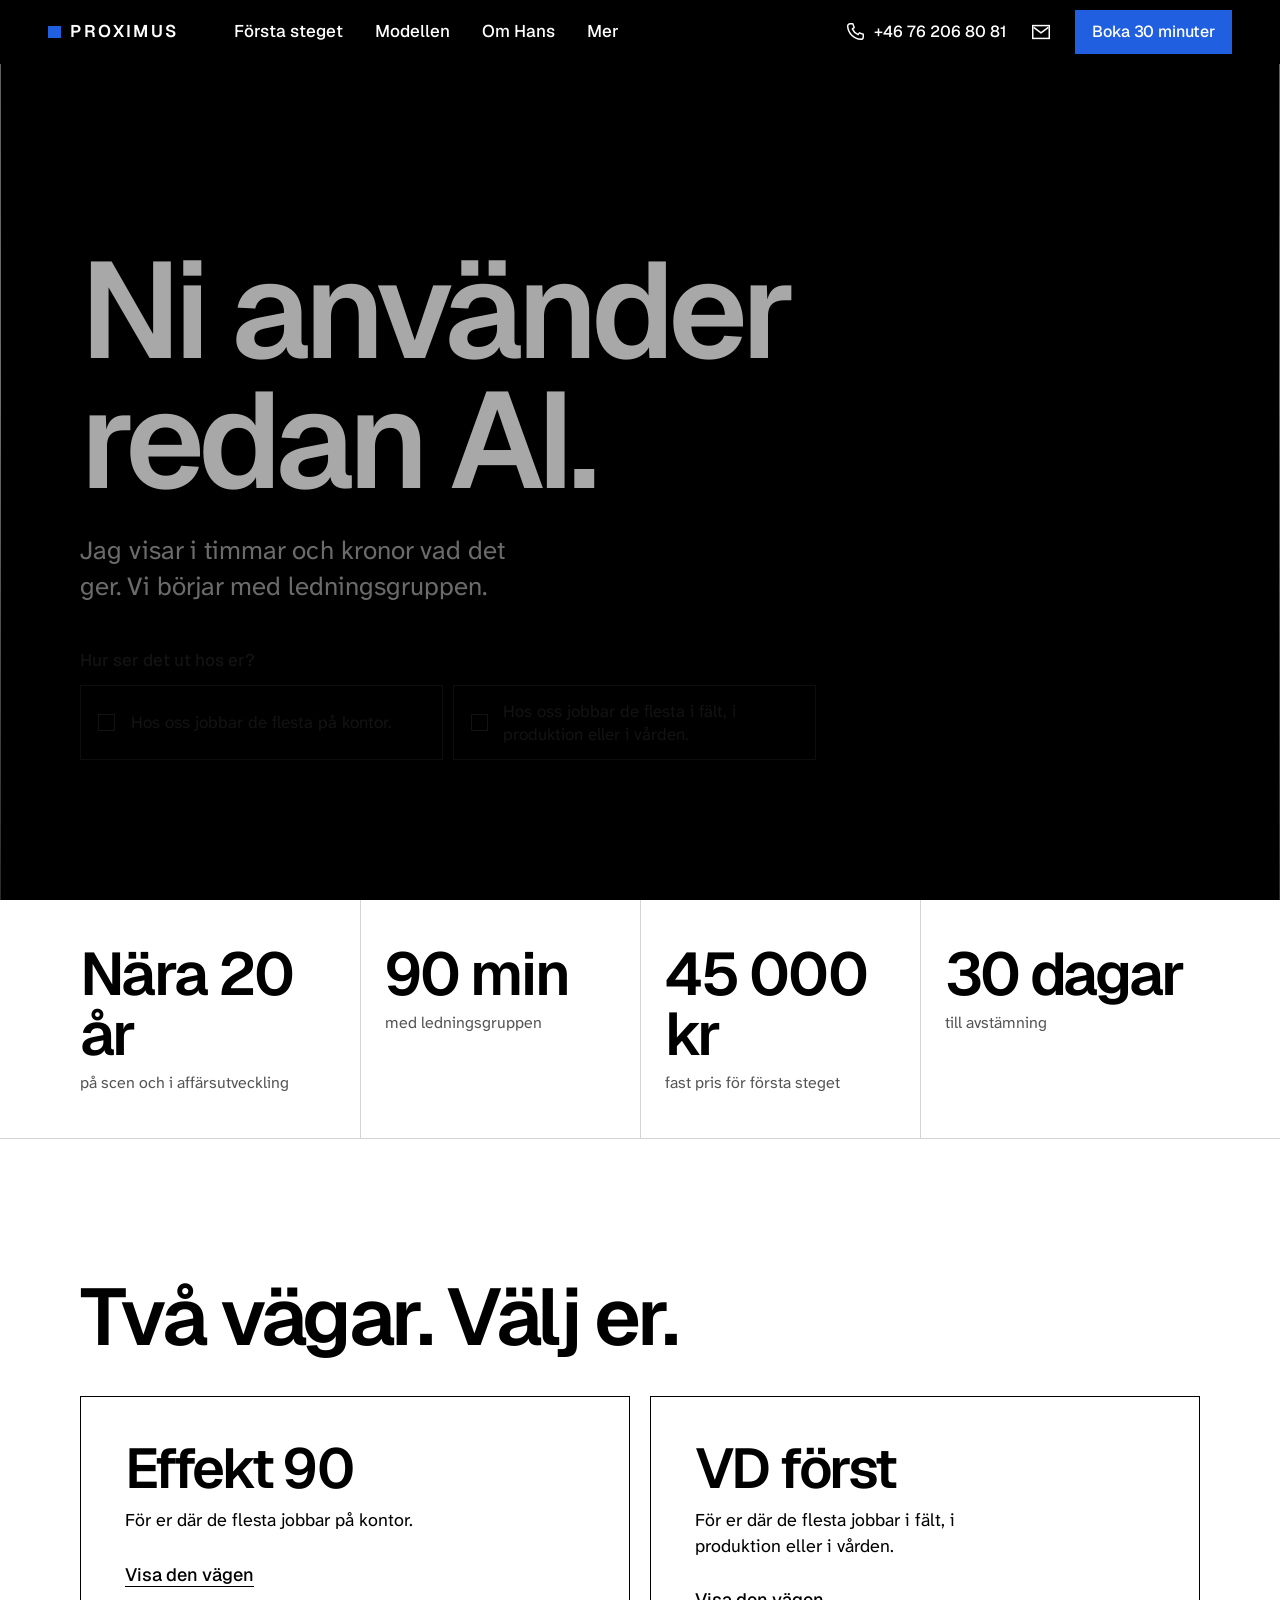
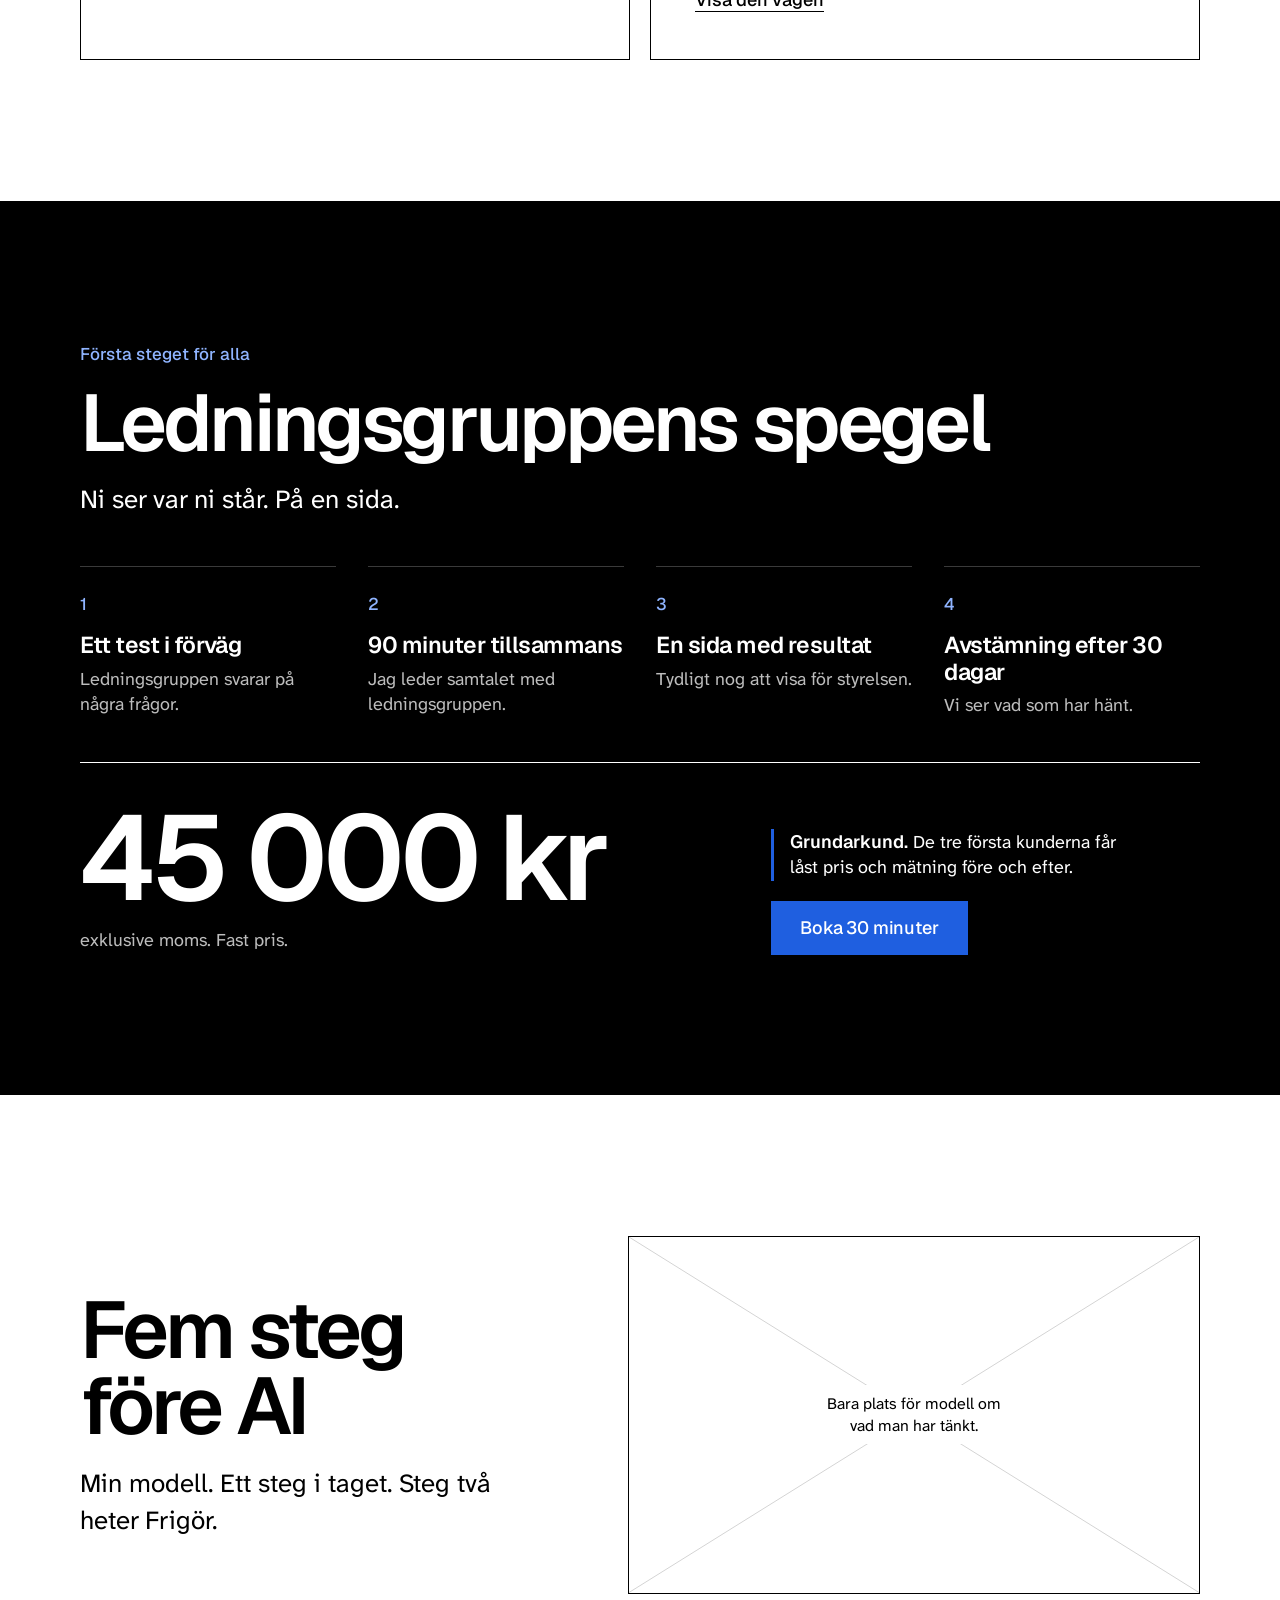
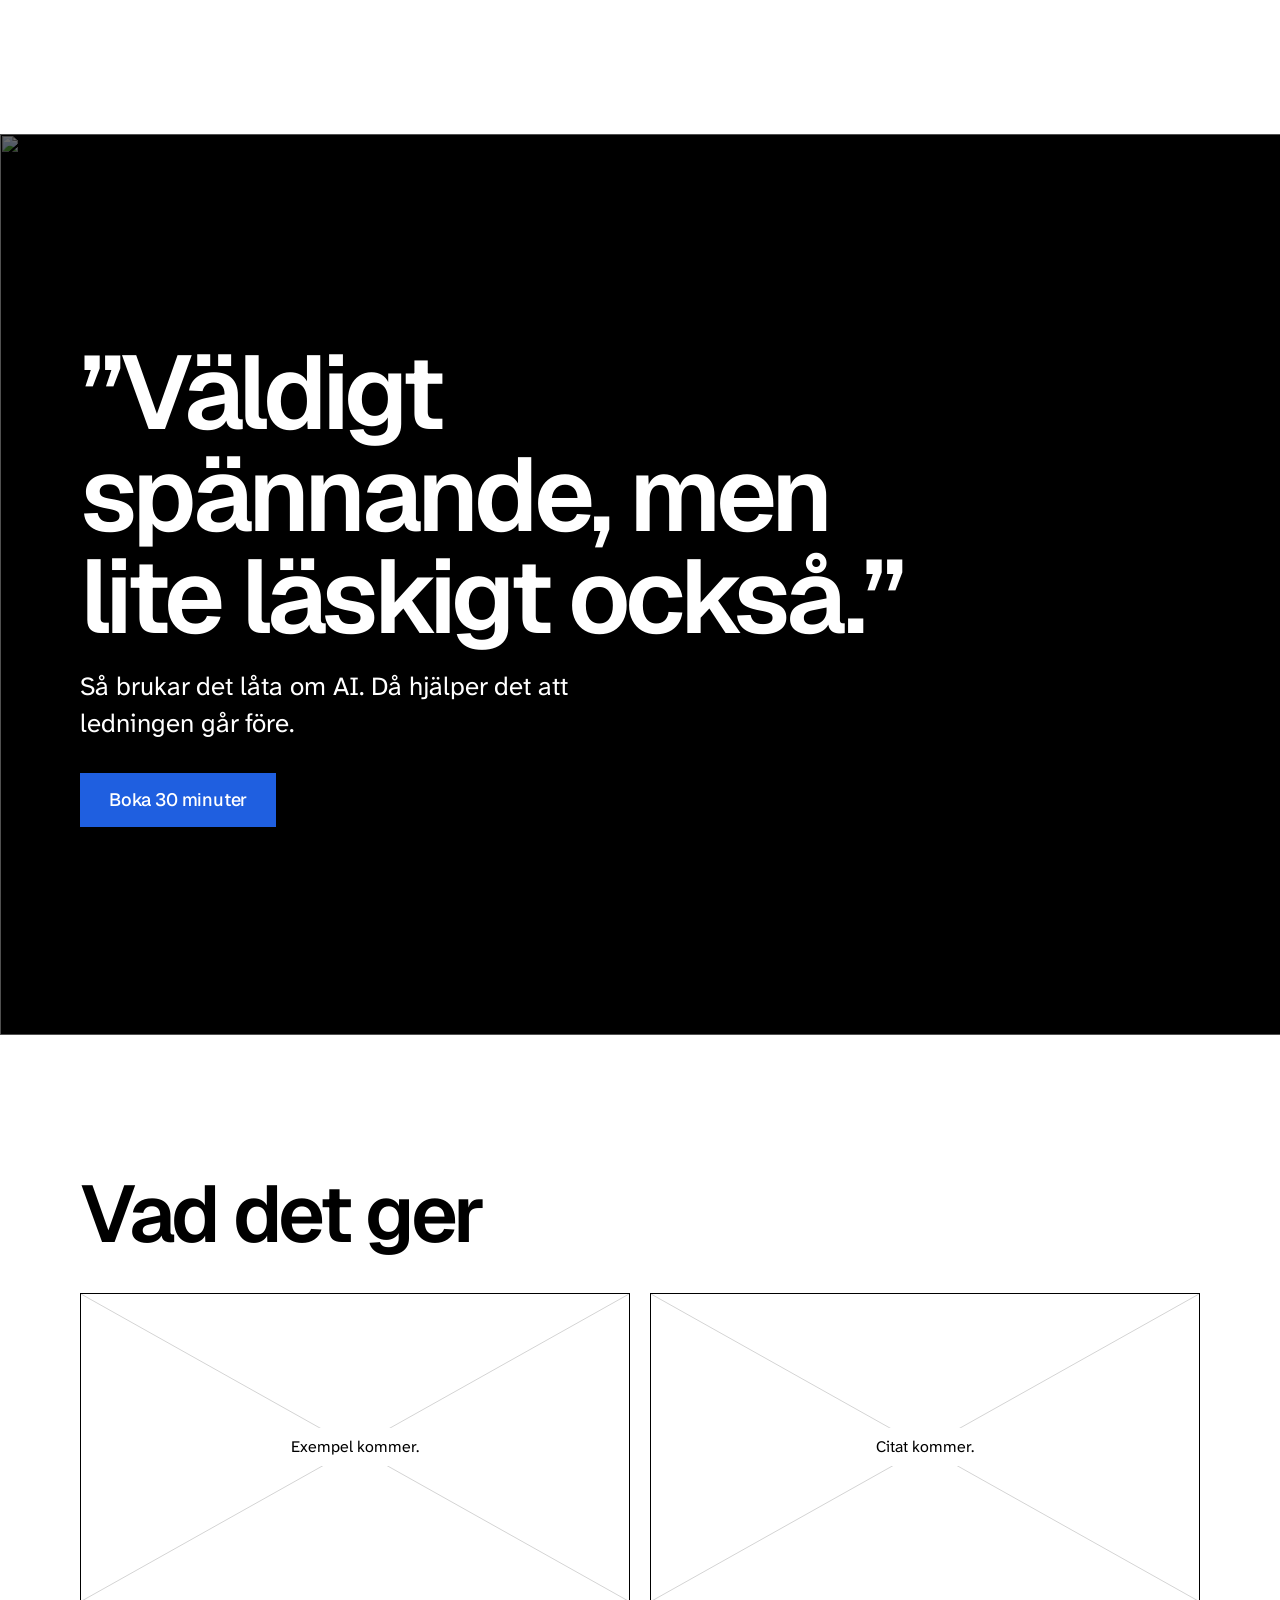
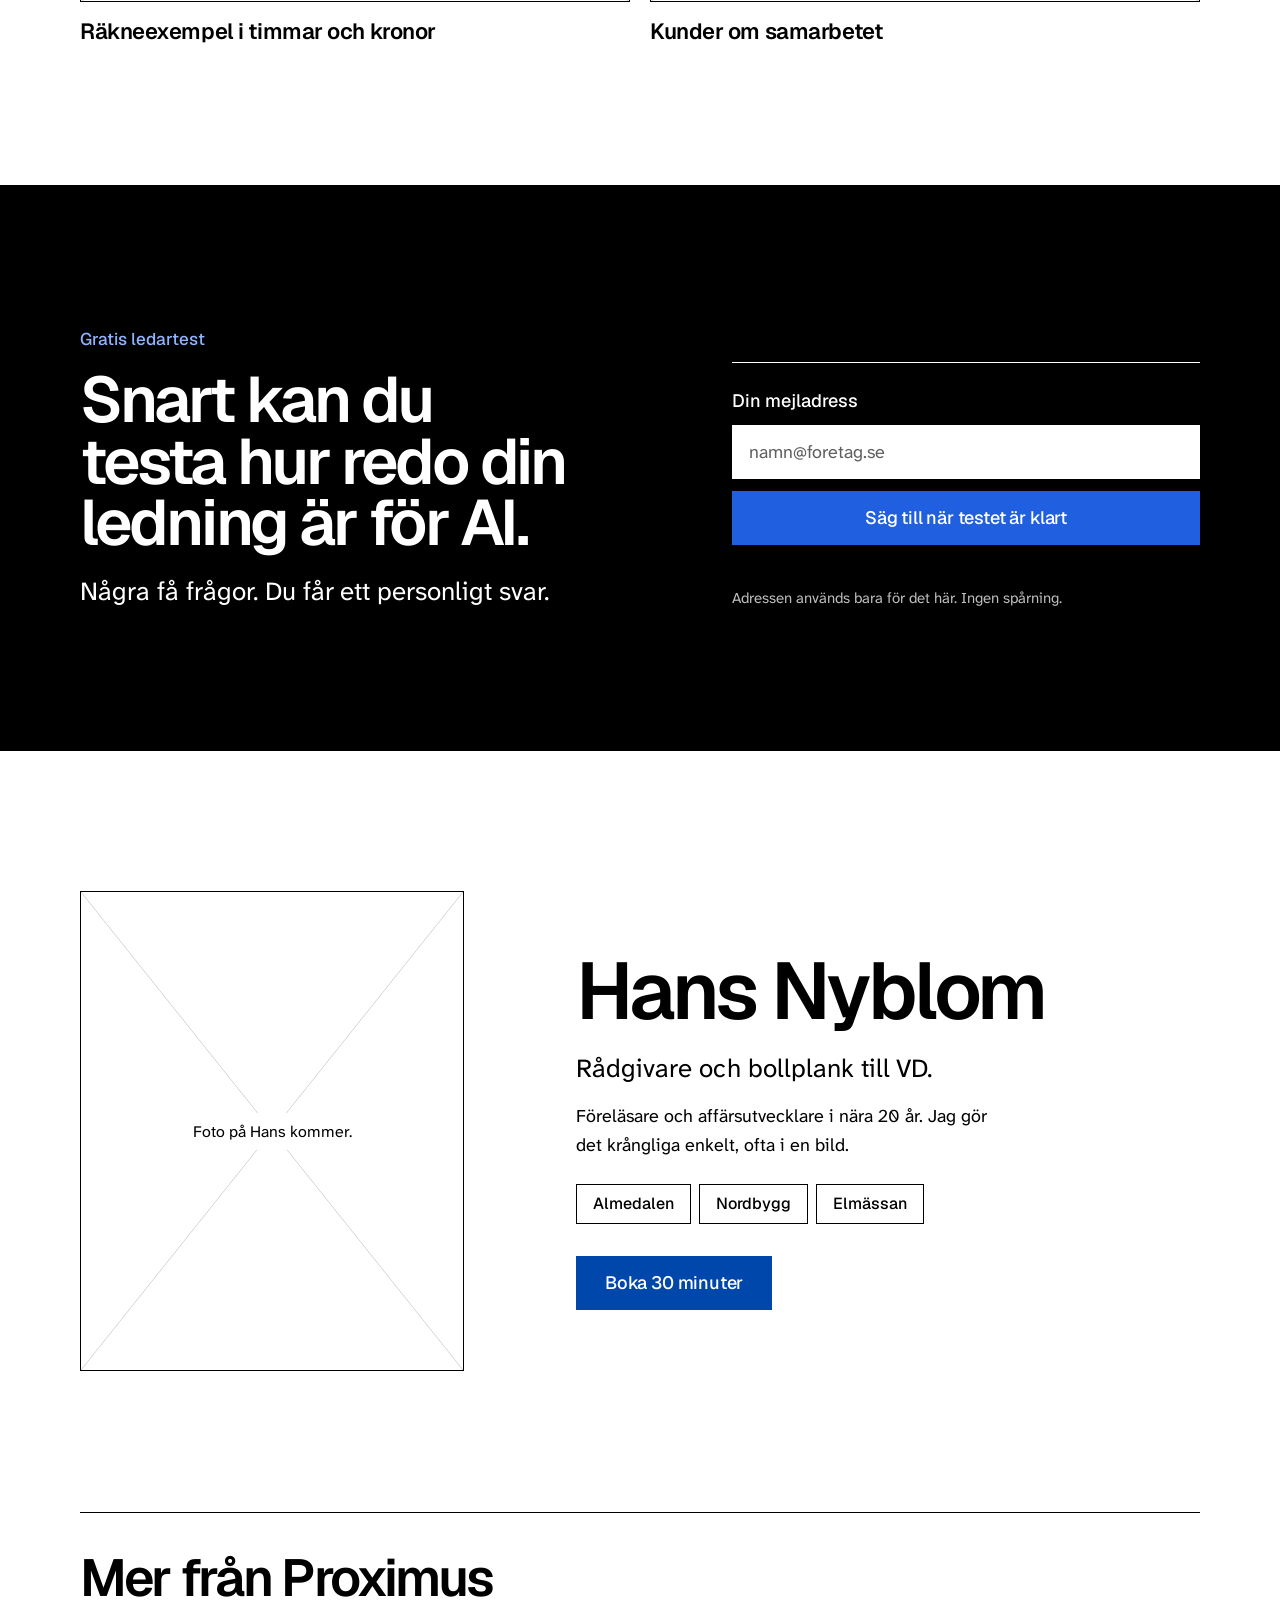
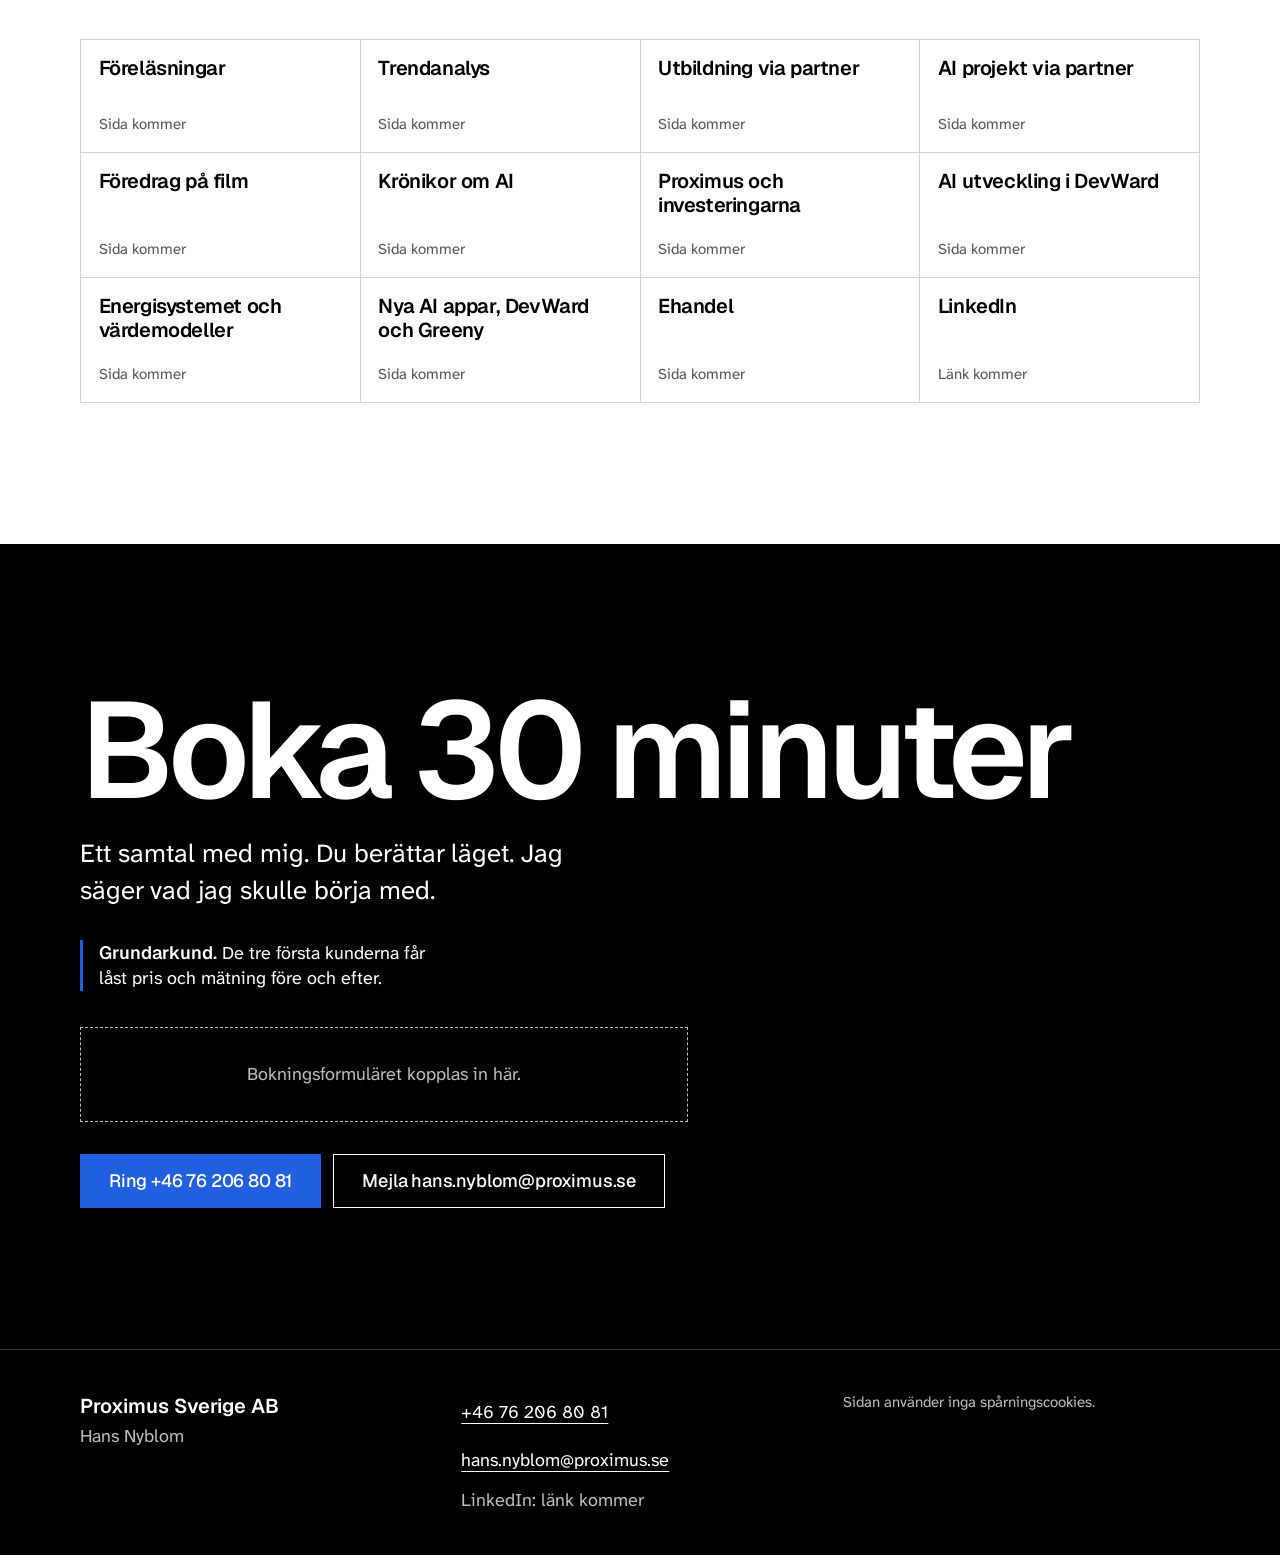
==== commit a6f33c5e: "Stramare uttryck: vitt och svart, kobolt, Geist, foton, Trendanalys Co-Authored-By: Claude Fable 5.2" ====
--- a/index.html
+++ b/index.html
@@ -13,9 +13,10 @@
 <meta property="og:title" content="Ni använder redan AI. Vad ger det i timmar och kronor?">
 <meta property="og:description" content="Rådgivare och bollplank till VD. Vi börjar med ledningsgruppen. Boka 30 minuter.">
 <meta property="og:url" content="https://proximus.se/">
-<meta name="theme-color" content="#1B1530">
+<meta name="theme-color" content="#000000">
 <link rel="icon" href="assets/img/favicon.svg" type="image/svg+xml">
-<link rel="preload" href="assets/fonts/familjen.woff2" as="font" type="font/woff2" crossorigin>
+<link rel="preload" href="assets/fonts/geist.woff2" as="font" type="font/woff2" crossorigin>
+<link rel="preconnect" href="https://images.unsplash.com" crossorigin>
 <link rel="stylesheet" href="assets/css/site.css">
 <script src="assets/js/vendor/gsap.min.js" defer></script>
 <script src="assets/js/vendor/ScrollTrigger.min.js" defer></script>
@@ -28,10 +29,7 @@
 <a class="skip" href="#innehall">Hoppa till innehållet</a>
 
 <header class="top" id="top">
-  <a class="brand" href="#top" aria-label="Proximus, till sidans början">
-    <svg class="brand-mark" viewBox="0 0 32 32" width="32" height="32" aria-hidden="true"><rect width="32" height="32" rx="9" fill="#5630B4"/><path d="M8 22h4v-4h4v-4h4v-4h4" fill="none" stroke="#F6C945" stroke-width="3" stroke-linecap="round" stroke-linejoin="round"/></svg>
-    <span>Proximus</span>
-  </a>
+  <a class="brand" href="#top" aria-label="Proximus, till sidans början"><span class="brand-dot" aria-hidden="true"></span>PROXIMUS</a>
   <nav class="nav" aria-label="Huvudmeny">
     <a href="#forsta-steget">Första steget</a>
     <a href="#modellen">Modellen</a>
@@ -40,11 +38,11 @@
   </nav>
   <div class="top-actions">
     <a class="icon-btn" href="tel:+46762068081" aria-label="Ring Hans, +46 76 206 80 81">
-      <svg viewBox="0 0 24 24" width="22" height="22" aria-hidden="true"><path d="M6.6 3h3l1.5 4.2-2 1.4a12 12 0 0 0 6.3 6.3l1.4-2L21 14.4v3A2.6 2.6 0 0 1 18.4 20 15.4 15.4 0 0 1 4 5.6 2.6 2.6 0 0 1 6.6 3Z" fill="none" stroke="currentColor" stroke-width="1.8" stroke-linejoin="round"/></svg>
+      <svg viewBox="0 0 24 24" width="22" height="22" aria-hidden="true"><path d="M6.6 3h3l1.5 4.2-2 1.4a12 12 0 0 0 6.3 6.3l1.4-2L21 14.4v3A2.6 2.6 0 0 1 18.4 20 15.4 15.4 0 0 1 4 5.6 2.6 2.6 0 0 1 6.6 3Z" fill="none" stroke="currentColor" stroke-width="1.6" stroke-linejoin="round"/></svg>
       <span class="icon-label">+46 76 206 80 81</span>
     </a>
     <a class="icon-btn js-mail" href="#boka" data-u="hans.nyblom" data-d="proximus.se" aria-label="Mejla Hans">
-      <svg viewBox="0 0 24 24" width="22" height="22" aria-hidden="true"><rect x="3" y="5" width="18" height="14" rx="3" fill="none" stroke="currentColor" stroke-width="1.8"/><path d="m4 7 8 6 8-6" fill="none" stroke="currentColor" stroke-width="1.8" stroke-linecap="round" stroke-linejoin="round"/></svg>
+      <svg viewBox="0 0 24 24" width="22" height="22" aria-hidden="true"><rect x="3" y="5" width="18" height="14" fill="none" stroke="currentColor" stroke-width="1.6"/><path d="m4 7 8 6 8-6" fill="none" stroke="currentColor" stroke-width="1.6" stroke-linejoin="round"/></svg>
     </a>
     <a class="btn btn-main btn-small" href="#boka">Boka 30 minuter</a>
   </div>
@@ -52,60 +50,23 @@
 
 <main id="innehall">
 
-<!-- HERO -->
-<section class="hero" aria-labelledby="h-hero">
+<section class="hero dark" aria-labelledby="h-hero">
+  <div class="bleed" aria-hidden="true"><img class="bleed-img js-drift" src="https://images.unsplash.com/photo-1508738102835-f1fe48178e7b?auto=format&amp;fit=crop&amp;q=68&amp;w=1200" srcset="https://images.unsplash.com/photo-1508738102835-f1fe48178e7b?auto=format&amp;fit=crop&amp;q=68&amp;w=480 480w, https://images.unsplash.com/photo-1508738102835-f1fe48178e7b?auto=format&amp;fit=crop&amp;q=68&amp;w=800 800w, https://images.unsplash.com/photo-1508738102835-f1fe48178e7b?auto=format&amp;fit=crop&amp;q=68&amp;w=1200 1200w, https://images.unsplash.com/photo-1508738102835-f1fe48178e7b?auto=format&amp;fit=crop&amp;q=68&amp;w=1600 1600w, https://images.unsplash.com/photo-1508738102835-f1fe48178e7b?auto=format&amp;fit=crop&amp;q=68&amp;w=2400 2400w" sizes="100vw" alt="" width="1600" height="1067" fetchpriority="high" decoding="async"></div>
   <div class="hero-text wrap">
     <h1 id="h-hero" class="js-rise">Ni använder redan AI.</h1>
     <p class="lead js-rise">Jag visar i timmar och kronor vad det ger. Vi börjar med ledningsgruppen.</p>
-
     <fieldset class="choose js-rise">
       <legend>Hur ser det ut hos er?</legend>
       <button type="button" class="choice" data-choose="kontor" aria-pressed="false">Hos oss jobbar de flesta på kontor.</button>
       <button type="button" class="choice" data-choose="falt" aria-pressed="false">Hos oss jobbar de flesta i fält, i produktion eller i vården.</button>
     </fieldset>
-
     <div class="cta-row js-rise">
       <a class="btn btn-main" href="#boka">Boka 30 minuter</a>
-      <a class="btn btn-ghost" href="#vagen">Se vad som passar er</a>
-    </div>
-  </div>
-
-  <div class="scene" aria-hidden="true">
-    <svg class="scene-svg" viewBox="0 0 1440 620" preserveAspectRatio="xMidYMax slice" focusable="false">
-      <defs>
-        <linearGradient id="g-water" x1="0" y1="0" x2="0" y2="1"><stop offset="0" stop-color="#F9E9C8"/><stop offset=".35" stop-color="#CFC6EE"/><stop offset="1" stop-color="#8E7BD6"/></linearGradient>
-        <radialGradient id="g-sun" cx=".5" cy=".5" r=".5"><stop offset="0" stop-color="#FFF6D6"/><stop offset=".45" stop-color="#FBD979" stop-opacity=".9"/><stop offset="1" stop-color="#FBD979" stop-opacity="0"/></radialGradient>
-        <linearGradient id="g-meadow" x1="0" y1="0" x2="0" y2="1"><stop offset="0" stop-color="#5E9A63"/><stop offset="1" stop-color="#2F5E45"/></linearGradient>
-        <g id="gran"><path d="M0-58 9-34H4l10 20H7l11 22H-18L-7-14h-7L-4-34h-5Z"/><rect x="-2" y="8" width="4" height="8"/></g>
-        <g id="lupin"><path d="M0 0V-46" stroke="#2F5E45" stroke-width="3" fill="none"/><path d="M0-112c9 14 13 44 9 66H-9c-4-22 0-52 9-66Z"/><path d="M-9-46c-9 4-16 12-18 22 10 0 17-6 18-14M9-46c9 4 16 12 18 22-10 0-17-6-18-14" fill="#3F7A52"/></g>
-      </defs>
-      <g class="layer" data-depth="0.08"><circle cx="1010" cy="250" r="230" fill="url(#g-sun)"/><circle cx="1010" cy="250" r="44" fill="#FFF3C4"/></g>
-      <g class="layer" data-depth="0.16" fill="#B7A9E6">
-        <path d="M-40 300c120-34 250-40 380-18 90 14 160 16 250 2 60-10 110-6 160 16H-40Z"/>
-        <path d="M1080 300c70-26 150-30 220-14 60 12 110 10 180 14Z"/>
-      </g>
-      <rect class="layer" data-depth="0.2" x="-60" y="298" width="1560" height="340" fill="url(#g-water)"/>
-      <g class="layer" data-depth="0.24" fill="#FFF3C4" opacity=".7">
-        <rect x="930" y="318" width="160" height="5" rx="2.5"/><rect x="960" y="340" width="100" height="5" rx="2.5"/><rect x="900" y="366" width="220" height="6" rx="3"/><rect x="975" y="396" width="70" height="6" rx="3"/><rect x="920" y="430" width="180" height="7" rx="3.5"/>
-      </g>
-      <g class="layer" data-depth="0.34">
-        <path d="M120 372c80-34 210-44 330-22 70 12 120 24 150 40H90Z" fill="#6E5BB8"/>
-        <g fill="#4B3A96"><use href="#gran" x="210" y="346"/><use href="#gran" x="246" y="340" transform="translate(0 0)"/><use href="#gran" x="292" y="338"/><use href="#gran" x="338" y="342"/><use href="#gran" x="392" y="350"/><use href="#gran" x="430" y="356"/></g>
-        <path d="M1150 392c50-22 130-26 200-12 40 8 70 18 100 30h-330Z" fill="#6E5BB8"/>
-        <g fill="#4B3A96"><use href="#gran" x="1230" y="372"/><use href="#gran" x="1272" y="368"/><use href="#gran" x="1318" y="374"/></g>
-        <g fill="#FFFFFF"><path d="M700 418h64l-10 12h-44Z"/><path d="M730 414V372l26 38Z"/><path d="M727 414v-34l-16 30Z" opacity=".85"/></g>
-      </g>
-      <g class="layer" data-depth="0.6">
-        <path d="M-60 520c160-50 330-64 520-40 170 22 300 6 470-26 190-36 380-30 570 30v160H-60Z" fill="url(#g-meadow)"/>
-        <g fill="#7A52D6"><use href="#lupin" x="70" y="560"/><use href="#lupin" x="210" y="548"/><use href="#lupin" x="330" y="570"/><use href="#lupin" x="1130" y="540"/><use href="#lupin" x="1290" y="556"/><use href="#lupin" x="1390" y="574"/></g>
-        <g fill="#9D7BEA"><use href="#lupin" x="130" y="590"/><use href="#lupin" x="270" y="600"/><use href="#lupin" x="1210" y="590"/><use href="#lupin" x="1340" y="610"/></g>
-        <g fill="#F6C945"><circle cx="420" cy="560" r="5"/><circle cx="470" cy="582" r="4"/><circle cx="560" cy="566" r="5"/><circle cx="930" cy="552" r="5"/><circle cx="1010" cy="572" r="4"/><circle cx="860" cy="590" r="5"/><circle cx="660" cy="596" r="4"/></g>
-      </g>
-    </svg>
-  </div>
-</section>
-
-<!-- NYCKELTAL -->
+      <a class="btn btn-line" href="#vagen">Se vad som passar er</a>
+    </div>
+  </div>
+</section>
+
 <section class="facts" aria-label="Kort om upplägget">
   <ul class="facts-list wrap">
     <li><strong>Nära 20 år</strong><span>på scen och i affärsutveckling</span></li>
@@ -115,10 +76,8 @@
   </ul>
 </section>
 
-<!-- VÄGEN -->
 <section class="path" id="vagen" aria-labelledby="h-vagen">
   <div class="wrap">
-
     <div data-only="ingen">
       <h2 id="h-vagen">Två vägar. Välj er.</h2>
       <div class="duo">
@@ -147,14 +106,11 @@
         </ul>
         <div class="cta-row">
           <a class="btn btn-main" href="#boka">Boka 30 minuter</a>
-          <a class="btn btn-ghost" href="#forsta-steget">Läs om första steget</a>
+          <a class="btn btn-line" href="#forsta-steget">Läs om första steget</a>
         </div>
         <button type="button" class="swap" data-choose="falt">Vi jobbar mest i fält. Byt väg.</button>
       </div>
-      <figure class="slot slot-photo">
-        <svg viewBox="0 0 400 300" aria-hidden="true"><rect width="400" height="300" fill="#EAE4FB"/><circle cx="150" cy="120" r="34" fill="#B7A9E6"/><circle cx="250" cy="110" r="38" fill="#9D7BEA"/><path d="M80 300c0-70 40-110 70-110s60 30 64 70c10-50 40-84 76-84 44 0 80 50 80 124Z" fill="#6E5BB8"/></svg>
-        <figcaption>Foto kommer: kollegor som lyckas tillsammans.</figcaption>
-      </figure>
+      <figure class="shot"><img class="" src="https://images.unsplash.com/photo-1522202176988-66273c2fd55f?auto=format&amp;fit=crop&amp;q=68&amp;w=1200" srcset="https://images.unsplash.com/photo-1522202176988-66273c2fd55f?auto=format&amp;fit=crop&amp;q=68&amp;w=480 480w, https://images.unsplash.com/photo-1522202176988-66273c2fd55f?auto=format&amp;fit=crop&amp;q=68&amp;w=800 800w, https://images.unsplash.com/photo-1522202176988-66273c2fd55f?auto=format&amp;fit=crop&amp;q=68&amp;w=1200 1200w, https://images.unsplash.com/photo-1522202176988-66273c2fd55f?auto=format&amp;fit=crop&amp;q=68&amp;w=1600 1600w, https://images.unsplash.com/photo-1522202176988-66273c2fd55f?auto=format&amp;fit=crop&amp;q=68&amp;w=2400 2400w" sizes="(min-width: 900px) 45vw, 100vw" alt="Tre kollegor skrattar tillsammans vid ett bord." width="1600" height="1067" loading="lazy" decoding="async"></figure>
     </div>
 
     <div class="offer" data-only="falt">
@@ -169,21 +125,16 @@
         </ul>
         <div class="cta-row">
           <a class="btn btn-main" href="#boka">Boka 30 minuter</a>
-          <a class="btn btn-ghost" href="#forsta-steget">Läs om första steget</a>
+          <a class="btn btn-line" href="#forsta-steget">Läs om första steget</a>
         </div>
         <button type="button" class="swap" data-choose="kontor">Vi jobbar mest på kontor. Byt väg.</button>
       </div>
-      <figure class="slot slot-photo">
-        <svg viewBox="0 0 400 300" aria-hidden="true"><rect width="400" height="300" fill="#FBF1D2"/><circle cx="300" cy="80" r="46" fill="#F6C945"/><circle cx="170" cy="130" r="38" fill="#6E5BB8"/><path d="M70 300c0-80 44-124 100-124s100 44 100 124Z" fill="#4B3A96"/></svg>
-        <figcaption>Foto kommer: en VD med tid över.</figcaption>
-      </figure>
-    </div>
-
-  </div>
-</section>
-
-<!-- FÖRSTA STEGET -->
-<section class="mirror" id="forsta-steget" aria-labelledby="h-spegel">
+      <figure class="shot"><img class="" src="https://images.unsplash.com/photo-1621905251918-48416bd8575a?auto=format&amp;fit=crop&amp;q=68&amp;w=1200" srcset="https://images.unsplash.com/photo-1621905251918-48416bd8575a?auto=format&amp;fit=crop&amp;q=68&amp;w=480 480w, https://images.unsplash.com/photo-1621905251918-48416bd8575a?auto=format&amp;fit=crop&amp;q=68&amp;w=800 800w, https://images.unsplash.com/photo-1621905251918-48416bd8575a?auto=format&amp;fit=crop&amp;q=68&amp;w=1200 1200w, https://images.unsplash.com/photo-1621905251918-48416bd8575a?auto=format&amp;fit=crop&amp;q=68&amp;w=1600 1600w, https://images.unsplash.com/photo-1621905251918-48416bd8575a?auto=format&amp;fit=crop&amp;q=68&amp;w=2400 2400w" sizes="(min-width: 900px) 45vw, 100vw" alt="En elektriker i hjälm arbetar vid ett elskåp." width="1600" height="1067" loading="lazy" decoding="async"></figure>
+    </div>
+  </div>
+</section>
+
+<section class="mirror dark" id="forsta-steget" aria-labelledby="h-spegel">
   <div class="wrap">
     <p class="kicker">Första steget för alla</p>
     <h2 id="h-spegel">Ledningsgruppens spegel</h2>
@@ -204,66 +155,36 @@
   </div>
 </section>
 
-<!-- MODELLEN -->
 <section class="model" id="modellen" aria-labelledby="h-modell">
-  <div class="wrap">
-    <h2 id="h-modell">Fem steg före AI</h2>
-    <p class="lead">Min modell. Ett steg i taget.</p>
-    <div class="stage">
-      <div class="stairs js-tilt" role="img" aria-label="Skiss av modellen Fem steg före AI som en trappa i fem steg. Steg två heter Frigör.">
-        <div class="stair s1"><b>1</b></div>
-        <div class="stair s2 is-on"><b>2</b><span>Frigör</span></div>
-        <div class="stair s3"><b>3</b></div>
-        <div class="stair s4"><b>4</b></div>
-        <div class="stair s5"><b>5</b></div>
-      </div>
-    </div>
-    <p class="note">Bara plats för modell om vad man har tänkt.</p>
-  </div>
-</section>
-
-<!-- KROKEN -->
-<section class="hook" aria-labelledby="h-krok">
-  <div class="pan" aria-hidden="true">
-    <svg class="pan-svg js-pan" viewBox="0 0 2400 600" preserveAspectRatio="xMidYMid slice" focusable="false">
-      <defs><linearGradient id="g-dusk" x1="0" y1="0" x2="0" y2="1"><stop offset="0" stop-color="#2A1F55"/><stop offset=".6" stop-color="#6E5BB8"/><stop offset="1" stop-color="#F3B98A"/></linearGradient></defs>
-      <rect width="2400" height="600" fill="url(#g-dusk)"/>
-      <circle cx="1700" cy="330" r="60" fill="#FBD979"/>
-      <path d="M0 400c200-60 420-70 640-30 220 40 420 30 640-20s460-60 680-10c160 36 300 40 440 20v240H0Z" fill="#4B3A96"/>
-      <path d="M0 470c240-50 520-50 780-10s520 40 780-10 560-50 840 10v140H0Z" fill="#2F5E45"/>
-      <path d="M0 540c300-40 620-40 920-10s600 30 900-10 400-20 580 0v80H0Z" fill="#1F4433"/>
-    </svg>
-  </div>
+  <div class="wrap split">
+    <div>
+      <h2 id="h-modell">Fem steg före AI</h2>
+      <p class="lead">Min modell. Ett steg i taget. Steg två heter Frigör.</p>
+    </div>
+    <div class="ph ph-wide"><svg viewBox="0 0 100 100" preserveAspectRatio="none" aria-hidden="true"><line x1="0" y1="0" x2="100" y2="100"/><line x1="100" y1="0" x2="0" y2="100"/></svg><span>Bara plats för modell om vad man har tänkt.</span></div>
+  </div>
+</section>
+
+<section class="hook dark" aria-labelledby="h-krok">
+  <div class="bleed" aria-hidden="true"><img class="bleed-img pan-img js-pan" src="https://images.unsplash.com/photo-1639941960474-6f276b38c8be?auto=format&amp;fit=crop&amp;q=68&amp;w=1200" srcset="https://images.unsplash.com/photo-1639941960474-6f276b38c8be?auto=format&amp;fit=crop&amp;q=68&amp;w=480 480w, https://images.unsplash.com/photo-1639941960474-6f276b38c8be?auto=format&amp;fit=crop&amp;q=68&amp;w=800 800w, https://images.unsplash.com/photo-1639941960474-6f276b38c8be?auto=format&amp;fit=crop&amp;q=68&amp;w=1200 1200w, https://images.unsplash.com/photo-1639941960474-6f276b38c8be?auto=format&amp;fit=crop&amp;q=68&amp;w=1600 1600w, https://images.unsplash.com/photo-1639941960474-6f276b38c8be?auto=format&amp;fit=crop&amp;q=68&amp;w=2400 2400w" sizes="130vw" alt="" width="1600" height="1067" loading="lazy" decoding="async"></div>
   <div class="wrap hook-text">
-    <blockquote>
-      <p id="h-krok">”Väldigt spännande, men lite läskigt också.”</p>
-    </blockquote>
+    <blockquote><p id="h-krok">”Väldigt spännande, men lite läskigt också.”</p></blockquote>
     <p class="lead">Så brukar det låta om AI. Då hjälper det att ledningen går före.</p>
     <a class="btn btn-main" href="#boka">Boka 30 minuter</a>
   </div>
 </section>
 
-<!-- BEVIS: PLATSER -->
 <section class="proof" aria-labelledby="h-bevis">
   <div class="wrap">
     <h2 id="h-bevis">Vad det ger</h2>
     <div class="duo">
-      <div class="slot slot-soon">
-        <svg viewBox="0 0 120 80" width="120" height="80" aria-hidden="true"><rect x="8" y="44" width="18" height="28" rx="5" fill="#CDBEF8"/><rect x="36" y="30" width="18" height="42" rx="5" fill="#9D7BEA"/><rect x="64" y="18" width="18" height="54" rx="5" fill="#5630B4"/><rect x="92" y="8" width="18" height="64" rx="5" fill="#F6C945"/></svg>
-        <h3>Räkneexempel i timmar och kronor</h3>
-        <p>Exempel kommer.</p>
-      </div>
-      <div class="slot slot-soon">
-        <svg viewBox="0 0 120 80" width="120" height="80" aria-hidden="true"><path d="M14 60V38c0-14 8-24 24-26v10c-7 2-10 6-10 12h10v26Zm52 0V38c0-14 8-24 24-26v10c-7 2-10 6-10 12h10v26Z" fill="#CDBEF8"/></svg>
-        <h3>Kunder om samarbetet</h3>
-        <p>Citat kommer.</p>
-      </div>
-    </div>
-  </div>
-</section>
-
-<!-- LEDARTEST -->
-<section class="test" id="ledartest" aria-labelledby="h-test">
+      <div class="soon"><div class="ph "><svg viewBox="0 0 100 100" preserveAspectRatio="none" aria-hidden="true"><line x1="0" y1="0" x2="100" y2="100"/><line x1="100" y1="0" x2="0" y2="100"/></svg><span>Exempel kommer.</span></div><h3>Räkneexempel i timmar och kronor</h3></div>
+      <div class="soon"><div class="ph "><svg viewBox="0 0 100 100" preserveAspectRatio="none" aria-hidden="true"><line x1="0" y1="0" x2="100" y2="100"/><line x1="100" y1="0" x2="0" y2="100"/></svg><span>Citat kommer.</span></div><h3>Kunder om samarbetet</h3></div>
+    </div>
+  </div>
+</section>
+
+<section class="test dark" id="ledartest" aria-labelledby="h-test">
   <div class="wrap test-box">
     <div>
       <p class="kicker">Gratis ledartest</p>
@@ -274,7 +195,7 @@
       <label for="notis-mejl">Din mejladress</label>
       <div class="notify-row">
         <input id="notis-mejl" name="email" type="email" autocomplete="email" inputmode="email" placeholder="namn@foretag.se" required>
-        <button class="btn btn-ink" type="submit">Säg till när testet är klart</button>
+        <button class="btn btn-main" type="submit">Säg till när testet är klart</button>
       </div>
       <p class="form-msg" role="status" aria-live="polite"></p>
       <p class="fine">Adressen används bara för det här. Ingen spårning.</p>
@@ -282,31 +203,25 @@
   </div>
 </section>
 
-<!-- OM HANS -->
 <section class="about" id="hans" aria-labelledby="h-hans">
   <div class="wrap about-grid">
-    <figure class="slot slot-portrait">
-      <svg viewBox="0 0 300 380" aria-hidden="true"><rect width="300" height="380" fill="#EAE4FB"/><circle cx="150" cy="140" r="62" fill="#9D7BEA"/><path d="M30 380c0-100 54-156 120-156s120 56 120 156Z" fill="#5630B4"/></svg>
-      <figcaption>Foto på Hans kommer.</figcaption>
-    </figure>
+    <div class="ph ph-tall"><svg viewBox="0 0 100 100" preserveAspectRatio="none" aria-hidden="true"><line x1="0" y1="0" x2="100" y2="100"/><line x1="100" y1="0" x2="0" y2="100"/></svg><span>Foto på Hans kommer.</span></div>
     <div>
       <h2 id="h-hans">Hans Nyblom</h2>
       <p class="lead">Rådgivare och bollplank till VD.</p>
       <p>Föreläsare och affärsutvecklare i nära 20 år. Jag gör det krångliga enkelt, ofta i en bild.</p>
-      <ul class="stages" aria-label="Scener">
-        <li>Almedalen</li><li>Nordbygg</li><li>Elmässan</li>
-      </ul>
+      <ul class="stages" aria-label="Scener"><li>Almedalen</li><li>Nordbygg</li><li>Elmässan</li></ul>
       <a class="btn btn-main" href="#boka">Boka 30 minuter</a>
     </div>
   </div>
 </section>
 
-<!-- MER -->
 <section class="more" id="mer" aria-labelledby="h-mer">
   <div class="wrap">
     <h2 id="h-mer">Mer från Proximus</h2>
     <ul class="tiles">
       <li><span class="tile"><b>Föreläsningar</b><i>Sida kommer</i></span></li>
+      <li><span class="tile"><b>Trendanalys</b><i>Sida kommer</i></span></li>
       <li><span class="tile"><b>Utbildning via partner</b><i>Sida kommer</i></span></li>
       <li><span class="tile"><b>AI projekt via partner</b><i>Sida kommer</i></span></li>
       <li><span class="tile"><b>Föredrag på film</b><i>Sida kommer</i></span></li>
@@ -321,16 +236,15 @@
   </div>
 </section>
 
-<!-- BOKA -->
-<section class="book" id="boka" aria-labelledby="h-boka">
-  <div class="wrap book-box">
+<section class="book dark" id="boka" aria-labelledby="h-boka">
+  <div class="wrap">
     <h2 id="h-boka">Boka 30 minuter</h2>
     <p class="lead">Ett samtal med mig. Du berättar läget. Jag säger vad jag skulle börja med.</p>
-    <p class="founders on-dark"><strong>Grundarkund.</strong> De tre första kunderna får låst pris och mätning före och efter.</p>
-    <div class="slot slot-form">Bokningsformuläret kopplas in här.</div>
+    <p class="founders"><strong>Grundarkund.</strong> De tre första kunderna får låst pris och mätning före och efter.</p>
+    <div class="slot-form">Bokningsformuläret kopplas in här.</div>
     <div class="cta-row">
       <a class="btn btn-main" href="tel:+46762068081">Ring +46 76 206 80 81</a>
-      <a class="btn btn-light js-mail" href="#boka" data-u="hans.nyblom" data-d="proximus.se" data-label="Mejla ">Mejla Hans</a>
+      <a class="btn btn-line js-mail" href="#boka" data-u="hans.nyblom" data-d="proximus.se" data-label="Mejla ">Mejla Hans</a>
     </div>
     <noscript><p>Mejl: hans.nyblom snabel a proximus.se</p></noscript>
   </div>
@@ -338,12 +252,9 @@
 
 </main>
 
-<footer class="foot">
+<footer class="foot dark">
   <div class="wrap foot-grid">
-    <div>
-      <p class="foot-name">Proximus Sverige AB</p>
-      <p>Hans Nyblom</p>
-    </div>
+    <div><p class="foot-name">Proximus Sverige AB</p><p>Hans Nyblom</p></div>
     <ul class="foot-contact">
       <li><a href="tel:+46762068081">+46 76 206 80 81</a></li>
       <li><a class="js-mail" href="#boka" data-u="hans.nyblom" data-d="proximus.se" data-show="1">Mejla Hans</a></li>
--- a/assets/css/site.css
+++ b/assets/css/site.css
@@ -1,103 +1,107 @@
-/* Proximus. Palett: syren, bläck, raps. Typsnitt: Familjen Grotesk och Atkinson Hyperlegible Next. */
-@font-face{font-family:"Familjen";src:url("../fonts/familjen.woff2") format("woff2");font-weight:400 700;font-display:swap}
+/* Proximus. Vitt och svart. En accent: kobolt. Rubriker i Geist, löptext i Atkinson Hyperlegible Next. */
+@font-face{font-family:"Geist";src:url("../fonts/geist.woff2") format("woff2");font-weight:100 900;font-display:swap}
 @font-face{font-family:"Atkinson";src:url("../fonts/atkinson.woff2") format("woff2");font-weight:200 800;font-display:swap}
 
 :root{
-  --ink:#1B1530;      /* bläck: text och mörka ytor */
-  --violet:#5630B4;   /* syren: min huvudfärg */
-  --lilac:#CDBEF8;    /* ljus syren: på mörk yta */
-  --mist:#F3F1F8;     /* dimma: lugn bakgrund */
-  --wash:#EAE4FB;     /* syrentvätt: platshållare */
-  --sun:#F6C945;      /* raps: bara för att agera */
-  --soft:#4A4560;     /* dämpad text */
+  --black:#000000;
   --white:#FFFFFF;
-  --display:"Familjen","Arial Narrow",Arial,sans-serif;
+  --cobalt:#0047AB;       /* accent på vitt */
+  --cobalt-lit:#1F5FE0;   /* knapp på svart */
+  --cobalt-pale:#8FB4FF;  /* accenttext på svart */
+  --grey:#555555;         /* dämpad text på vitt */
+  --grey-lit:#BDBDBD;     /* dämpad text på svart */
+  --line:#D4D4D4;
+  --line-dark:#3A3A3A;
+  --display:"Geist","Helvetica Neue",Arial,sans-serif;
   --body:"Atkinson",Verdana,Arial,sans-serif;
-  --r-s:14px; --r-m:24px; --r-l:36px;
   --pad:clamp(1.25rem,5vw,3rem);
-  --gap:clamp(4rem,11vw,8.5rem);
-  --shadow:0 1px 2px rgba(27,21,48,.06),0 18px 40px -18px rgba(27,21,48,.28);
+  --gap:clamp(4.5rem,11vw,9rem);
 }
 *,*::before,*::after{box-sizing:border-box}
-html{-webkit-text-size-adjust:100%;scroll-behavior:smooth;scroll-padding-top:5rem}
-body{margin:0;font-family:var(--body);font-size:1.125rem;line-height:1.6;color:var(--ink);background:var(--white);letter-spacing:.005em}
+html{-webkit-text-size-adjust:100%;scroll-behavior:smooth;scroll-padding-top:4.5rem}
+body{margin:0;font-family:var(--body);font-size:1.125rem;line-height:1.6;color:var(--black);background:var(--white)}
 img,svg{display:block;max-width:100%}
 h1,h2,h3,p,ul,ol,figure,blockquote,fieldset{margin:0;padding:0}
 ul,ol{list-style:none}
 fieldset{border:0;min-width:0}
 a{color:inherit}
-button{font:inherit;color:inherit;cursor:pointer}
-:focus-visible{outline:3px solid var(--violet);outline-offset:3px;border-radius:6px}
-.book :focus-visible,.hook :focus-visible,.foot :focus-visible{outline-color:var(--sun)}
-
-.wrap{width:100%;max-width:72rem;margin-inline:auto;padding-inline:var(--pad)}
-.skip{position:absolute;left:-999px;top:0;background:var(--ink);color:var(--white);padding:.75rem 1rem;z-index:50}
+button{font:inherit;color:inherit;cursor:pointer;border-radius:0}
+:focus-visible{outline:3px solid var(--cobalt);outline-offset:3px}
+.dark :focus-visible,.top :focus-visible{outline-color:var(--white)}
+
+.wrap{width:100%;max-width:76rem;margin-inline:auto;padding-inline:var(--pad)}
+.skip{position:absolute;left:-999px;top:0;background:var(--white);color:var(--black);padding:.75rem 1rem;z-index:50}
 .skip:focus{left:.5rem;top:.5rem}
-
-h1,h2{font-family:var(--display);font-weight:700;letter-spacing:-.035em;line-height:.98;text-wrap:balance}
-h1{font-size:clamp(3rem,12.5vw,7.5rem)}
-h2{font-size:clamp(2.25rem,7.5vw,4.5rem)}
-h3{font-family:var(--display);font-weight:600;font-size:1.375rem;line-height:1.2;letter-spacing:-.01em}
-.lead{font-size:clamp(1.25rem,3.4vw,1.625rem);line-height:1.4;max-width:34ch;margin-top:1.1rem}
-.kicker{font-family:var(--display);font-weight:600;font-size:1.0625rem;color:var(--violet);margin-bottom:.9rem}
-.fine{font-size:.9375rem;color:var(--soft)}
-.note{font-size:1rem;color:var(--soft);text-align:center;margin-top:1.5rem}
-
-/* Knappar */
-.btn{display:inline-flex;align-items:center;justify-content:center;min-height:3.25rem;padding:.8rem 1.6rem;border-radius:999px;border:2px solid transparent;font-family:var(--display);font-weight:600;font-size:1.125rem;line-height:1.1;text-decoration:none;text-align:center;transition:transform .2s ease,background-color .2s ease,box-shadow .2s ease}
-.btn:hover{transform:translateY(-2px)}
-.btn:active{transform:translateY(0)}
-.btn-main{background:var(--sun);color:var(--ink);box-shadow:0 10px 24px -12px rgba(27,21,48,.55)}
-.btn-main:hover{background:#FFD75C}
-.btn-ghost{border-color:var(--ink);color:var(--ink);background:rgba(255,255,255,.55)}
-.btn-ghost:hover{background:var(--white)}
-.btn-ink{background:var(--ink);color:var(--white)}
-.btn-light{border-color:var(--lilac);color:var(--white)}
+.dark{background:var(--black);color:var(--white)}
+
+h1,h2{font-family:var(--display);font-weight:600;letter-spacing:-.045em;line-height:.96;text-wrap:balance}
+h1{font-size:clamp(3.25rem,13vw,8.5rem)}
+h2{font-size:clamp(2.375rem,7.6vw,5rem)}
+h3{font-family:var(--display);font-weight:600;font-size:1.375rem;line-height:1.2;letter-spacing:-.02em}
+.lead{font-size:clamp(1.25rem,3.4vw,1.625rem);line-height:1.4;max-width:32ch;margin-top:1.25rem}
+.kicker{font-family:var(--display);font-weight:500;font-size:1.0625rem;color:var(--cobalt);margin-bottom:1rem}
+.dark .kicker{color:var(--cobalt-pale)}
+.fine{font-size:.9375rem;color:var(--grey)}
+.dark .fine{color:var(--grey-lit)}
+
+/* Knappar: raka hörn, säger vad som händer */
+.btn{display:inline-flex;align-items:center;justify-content:center;min-height:3.375rem;padding:.8rem 1.75rem;border:1px solid transparent;font-family:var(--display);font-weight:500;font-size:1.125rem;line-height:1.1;letter-spacing:-.01em;text-decoration:none;text-align:center;transition:background-color .2s ease,color .2s ease,border-color .2s ease}
+.btn-main{background:var(--cobalt);color:var(--white)}
+.btn-main:hover{background:#003A8C}
+.dark .btn-main,.top .btn-main{background:var(--cobalt-lit)}
+.dark .btn-main:hover,.top .btn-main:hover{background:#2F6DF0}
+.btn-line{border-color:currentColor;background:transparent}
+.btn-line:hover{background:var(--black);color:var(--white);border-color:var(--black)}
+.dark .btn-line:hover{background:var(--white);color:var(--black);border-color:var(--white)}
 .btn-small{min-height:2.75rem;padding:.5rem 1rem;font-size:1rem}
-.cta-row{display:flex;flex-wrap:wrap;gap:.75rem;margin-top:1.75rem}
+.cta-row{display:flex;flex-wrap:wrap;gap:.75rem;margin-top:2rem}
 
 /* Sidhuvud */
-.top{position:sticky;top:0;z-index:20;display:flex;align-items:center;gap:.5rem;padding:.6rem var(--pad);background:rgba(255,255,255,.9);backdrop-filter:saturate(1.4) blur(14px);-webkit-backdrop-filter:saturate(1.4) blur(14px);border-bottom:1px solid rgba(27,21,48,.08)}
-.brand{display:flex;align-items:center;gap:.55rem;font-family:var(--display);font-weight:700;font-size:1.25rem;letter-spacing:-.02em;text-decoration:none;margin-right:auto}
-.brand span{display:none}
+.top{position:sticky;top:0;z-index:20;display:flex;align-items:center;gap:.5rem;min-height:4rem;padding:.5rem var(--pad);background:var(--black);color:var(--white)}
+.brand{display:flex;align-items:center;gap:.6rem;font-family:var(--display);font-weight:600;font-size:1.0625rem;letter-spacing:.14em;text-decoration:none;margin-right:auto}
+.brand-dot{width:.8rem;height:.8rem;background:var(--cobalt-lit)}
 .nav{display:none}
 .top-actions{display:flex;align-items:center;gap:.25rem}
-.icon-btn{display:inline-flex;align-items:center;justify-content:center;gap:.5rem;min-width:2.75rem;min-height:2.75rem;border-radius:999px;text-decoration:none;font-family:var(--display);font-weight:600;font-size:1rem}
-.icon-btn:hover{background:var(--mist)}
+.icon-btn{display:inline-flex;align-items:center;justify-content:center;gap:.5rem;min-width:2.75rem;min-height:2.75rem;text-decoration:none;font-family:var(--display);font-weight:500;font-size:1rem}
+.icon-btn:hover{color:var(--cobalt-pale)}
 .icon-label{display:none}
-@media (min-width:400px){.brand span{display:inline}}
+@media (max-width:420px){.brand{font-size:.9375rem;letter-spacing:.08em}.brand-dot{display:none}}
 @media (min-width:900px){
-  .nav{display:flex;gap:1.75rem;margin-right:1.5rem}
-  .nav a{font-family:var(--display);font-weight:600;font-size:1.0625rem;text-decoration:none;padding:.5rem 0;border-bottom:2px solid transparent}
-  .nav a:hover{border-bottom-color:var(--violet)}
-  .brand{margin-right:2.5rem}
-  .top-actions{margin-left:auto;gap:.5rem}
-  .icon-btn{padding-inline:.6rem}
+  .nav{display:flex;gap:2rem;margin-right:auto}
+  .nav a{font-family:var(--display);font-weight:500;font-size:1.0625rem;text-decoration:none;padding:.5rem 0;border-bottom:1px solid transparent}
+  .nav a:hover{border-bottom-color:var(--white)}
+  .brand{margin-right:3rem}
+  .top-actions{gap:.75rem}
 }
 @media (min-width:1180px){.icon-label{display:inline}}
 
+/* Helbreda bilder */
+.bleed{position:absolute;inset:0;overflow:hidden}
+.bleed-img{position:absolute;left:0;top:-8%;width:100%;height:116%;max-width:none;object-fit:cover;will-change:transform}
+.pan-img{width:130%;top:0;height:100%}
+
 /* Hero */
-.hero{position:relative;overflow:hidden;background:linear-gradient(180deg,#FFFFFF 0%,#F4EFFC 38%,#FBEBCB 100%);min-height:min(100svh,62rem);display:flex;flex-direction:column}
-.hero-text{position:relative;z-index:2;padding-top:clamp(2.25rem,7vw,5rem);padding-bottom:max(13rem,23vw)}
-.hero .lead{max-width:26ch}
-.choose{margin-top:1.75rem;display:grid;gap:.6rem;max-width:44rem}
-.choose legend{font-family:var(--display);font-weight:600;font-size:1.0625rem;margin-bottom:.6rem;padding:0}
-.choice{position:relative;text-align:left;min-height:3.5rem;padding:.85rem 1.1rem .85rem 3.1rem;border-radius:var(--r-s);border:2px solid rgba(27,21,48,.22);background:rgba(255,255,255,.82);font-size:1.0625rem;line-height:1.3;transition:border-color .2s ease,background-color .2s ease}
-.choice::before{content:"";position:absolute;left:1rem;top:50%;width:1.25rem;height:1.25rem;margin-top:-.625rem;border-radius:50%;border:2px solid var(--ink);background:var(--white)}
-.choice:hover{border-color:var(--violet)}
-.choice[aria-pressed="true"]{border-color:var(--violet);background:var(--white);box-shadow:var(--shadow)}
-.choice[aria-pressed="true"]::before{border-color:var(--violet);background:radial-gradient(circle,var(--violet) 0 45%,var(--white) 50%)}
+.hero{position:relative;overflow:hidden;min-height:min(calc(100svh - 4rem),60rem);display:flex;align-items:flex-end}
+.hero::after{content:"";position:absolute;inset:0;background:linear-gradient(180deg,rgba(0,0,0,.5) 0%,rgba(0,0,0,.42) 40%,rgba(0,0,0,.78) 100%)}
+.hero-text{position:relative;z-index:2;padding-block:clamp(2.5rem,7vw,5rem)}
+.hero .lead{max-width:27ch}
+.choose{margin-top:2rem;display:grid;gap:.6rem;max-width:46rem}
+.choose legend{font-family:var(--display);font-weight:500;font-size:1.0625rem;margin-bottom:.7rem;padding:0}
+.choice{position:relative;text-align:left;min-height:3.75rem;padding:.9rem 1.1rem .9rem 3.1rem;border:1px solid rgba(255,255,255,.7);background:rgba(0,0,0,.45);color:var(--white);font-size:1.0625rem;line-height:1.3;transition:background-color .2s ease,color .2s ease,border-color .2s ease}
+.choice::before{content:"";position:absolute;left:1.05rem;top:50%;width:1.1rem;height:1.1rem;margin-top:-.55rem;border:1px solid currentColor}
+.choice:hover{border-color:var(--white);background:rgba(0,0,0,.7)}
+.choice[aria-pressed="true"]{background:var(--white);color:var(--black);border-color:var(--white)}
+.choice[aria-pressed="true"]::before{background:var(--cobalt);border-color:var(--cobalt)}
 @media (min-width:760px){.choose{grid-template-columns:1fr 1fr}.choose legend{grid-column:1/-1}}
-.scene{position:absolute;z-index:1;inset:auto 0 0 0;height:max(20rem,43vw)}
-.scene-svg{position:absolute;inset:0;width:100%;height:100%;max-width:none}
-.layer{will-change:transform}
 
 /* Nyckeltal */
-.facts{background:var(--ink);color:var(--white);padding-block:clamp(2rem,5vw,3rem)}
-.facts-list{display:grid;grid-template-columns:1fr 1fr;gap:1.75rem 1.25rem}
-.facts-list strong{display:block;font-family:var(--display);font-weight:700;font-size:clamp(2rem,6.4vw,3.5rem);letter-spacing:-.035em;line-height:1;color:var(--sun)}
-.facts-list span{display:block;margin-top:.4rem;font-size:1rem;line-height:1.35;color:var(--lilac)}
-@media (min-width:820px){.facts-list{grid-template-columns:repeat(4,1fr)}}
+.facts{border-bottom:1px solid var(--line)}
+.facts-list{display:grid;grid-template-columns:1fr 1fr}
+.facts-list li{padding:clamp(1.5rem,4vw,2.75rem) 0;padding-right:1rem;border-top:1px solid var(--line)}
+.facts-list li:nth-child(-n+2){border-top:0}
+.facts-list strong{display:block;font-family:var(--display);font-weight:600;font-size:clamp(1.875rem,6.2vw,3.75rem);letter-spacing:-.045em;line-height:1}
+.facts-list span{display:block;margin-top:.5rem;font-size:1rem;line-height:1.35;color:var(--grey)}
+@media (min-width:820px){.facts-list{grid-template-columns:repeat(4,1fr)}.facts-list li{border-top:0;padding-left:1.5rem;border-left:1px solid var(--line)}.facts-list li:first-child{padding-left:0;border-left:0}}
 
 /* Adaptivt: visa rätt väg */
 body:not([data-path]) [data-only="kontor"],
@@ -108,119 +112,109 @@
 body[data-path="falt"] [data-only="ingen"]{display:none}
 
 .path{padding-block:var(--gap)}
-.duo{display:grid;gap:1.25rem;margin-top:2.25rem}
+.duo{display:grid;gap:1.25rem;margin-top:2.5rem}
 @media (min-width:760px){.duo{grid-template-columns:1fr 1fr}}
-.way{display:flex;flex-direction:column;align-items:flex-start;gap:.6rem;text-align:left;padding:clamp(1.5rem,4vw,2.5rem);border-radius:var(--r-l);border:0;background:var(--mist);transition:transform .25s ease,box-shadow .25s ease,background-color .25s ease}
-.way:hover{transform:translateY(-4px);box-shadow:var(--shadow);background:var(--wash)}
-.way-name{font-family:var(--display);font-weight:700;font-size:clamp(2rem,6vw,3rem);letter-spacing:-.03em;line-height:1}
+.way{display:flex;flex-direction:column;align-items:flex-start;gap:.7rem;text-align:left;padding:clamp(1.5rem,4vw,2.75rem);border:1px solid var(--black);background:var(--white);transition:background-color .25s ease,color .25s ease}
+.way:hover{background:var(--black);color:var(--white)}
+.way-name{font-family:var(--display);font-weight:600;font-size:clamp(2.25rem,6.5vw,3.5rem);letter-spacing:-.045em;line-height:1}
 .way-who{font-size:1.125rem;line-height:1.4;max-width:26ch}
-.way-go{margin-top:.75rem;font-family:var(--display);font-weight:600;color:var(--violet);text-decoration:underline;text-underline-offset:.25em}
-
-.offer{display:grid;gap:2.25rem;align-items:center}
-@media (min-width:900px){.offer{grid-template-columns:1.1fr .9fr;gap:4rem}}
-.ticks{margin-top:1.5rem;display:grid;gap:.6rem}
-.ticks li{position:relative;padding-left:2rem;line-height:1.4}
-.ticks li::before{content:"";position:absolute;left:0;top:.2em;width:1.2rem;height:1.2rem;border-radius:50%;background:var(--violet)}
-.ticks li::after{content:"";position:absolute;left:.36rem;top:.5em;width:.5rem;height:.28rem;border-left:2px solid var(--white);border-bottom:2px solid var(--white);transform:rotate(-45deg)}
-.swap{margin-top:1.5rem;padding:.6rem 0;min-height:2.75rem;border:0;background:none;font-size:1rem;color:var(--violet);text-decoration:underline;text-underline-offset:.25em}
-
-/* Platshållare */
-.slot{border-radius:var(--r-l);overflow:hidden;background:var(--wash)}
-.slot svg{width:100%;height:auto}
-.slot figcaption{padding:.85rem 1.25rem 1.1rem;font-size:1rem;color:var(--soft);background:var(--white);border:1px solid var(--wash);border-top:0;border-radius:0 0 var(--r-l) var(--r-l)}
-.slot-soon{padding:clamp(1.5rem,4vw,2.5rem);background:var(--mist);display:grid;gap:.6rem;justify-items:start}
-.slot-soon svg{width:7.5rem;margin-bottom:.75rem}
-.slot-soon p{color:var(--soft)}
+.way-go{margin-top:1rem;font-family:var(--display);font-weight:500;text-decoration:underline;text-underline-offset:.3em}
+
+.offer{display:grid;gap:2.5rem;align-items:center}
+@media (min-width:900px){.offer{grid-template-columns:1.05fr .95fr;gap:5rem}}
+.shot img{width:100%;height:auto;aspect-ratio:4/3;object-fit:cover}
+.ticks{margin-top:1.75rem;display:grid}
+.ticks li{padding:.8rem 0;border-top:1px solid var(--line);line-height:1.4}
+.ticks li:last-child{border-bottom:1px solid var(--line)}
+.swap{margin-top:1.5rem;padding:.6rem 0;min-height:2.75rem;border:0;background:none;font-size:1rem;color:var(--cobalt);text-decoration:underline;text-underline-offset:.3em}
+
+/* Platshållare: stram ruta med kryss */
+.ph{position:relative;display:grid;place-items:center;min-height:13rem;aspect-ratio:4/3;border:1px solid var(--black);background:var(--white);color:var(--black)}
+.ph svg{position:absolute;inset:0;width:100%;height:100%}
+.ph line{stroke:var(--line);stroke-width:1;vector-effect:non-scaling-stroke}
+.ph span{position:relative;max-width:22ch;padding:.5rem .9rem;background:var(--white);font-size:1rem;line-height:1.35;text-align:center}
+.ph-wide{aspect-ratio:16/10}
+.ph-tall{aspect-ratio:4/5;max-width:min(24rem,70vw)}
 
 /* Första steget */
-.mirror{background:var(--mist);padding-block:var(--gap)}
-.steps{counter-reset:s;display:grid;gap:1rem;margin-top:2.5rem}
-.steps li{counter-increment:s;position:relative;background:var(--white);border-radius:var(--r-m);padding:1.4rem 1.4rem 1.4rem 4.6rem;box-shadow:var(--shadow)}
-.steps li::before{content:counter(s);position:absolute;left:1.2rem;top:1.15rem;width:2.4rem;height:2.4rem;border-radius:50%;display:grid;place-items:center;background:var(--violet);color:var(--white);font-family:var(--display);font-weight:700;font-size:1.25rem}
-.steps strong{display:block;font-family:var(--display);font-weight:600;font-size:1.3125rem;line-height:1.2}
-.steps span{display:block;margin-top:.3rem;color:var(--soft);line-height:1.4}
-@media (min-width:760px){.steps{grid-template-columns:1fr 1fr}}
-@media (min-width:1100px){.steps{grid-template-columns:repeat(4,1fr)}.steps li{padding:4.6rem 1.4rem 1.6rem}.steps li::before{top:1.3rem;left:1.4rem}}
-.price{margin-top:2rem;display:grid;gap:1.5rem;align-items:center;background:var(--ink);color:var(--white);border-radius:var(--r-l);padding:clamp(1.5rem,4.5vw,3rem)}
-.price-tag strong{display:block;font-family:var(--display);font-weight:700;font-size:clamp(3rem,11vw,5.5rem);letter-spacing:-.04em;line-height:1;color:var(--sun)}
-.price-tag span{display:block;margin-top:.5rem;color:var(--lilac)}
-.price-side{display:grid;gap:1.1rem;justify-items:start}
-.founders{max-width:30ch;line-height:1.4;padding-left:1rem;border-left:4px solid var(--sun)}
-.founders strong{font-family:var(--display)}
-@media (min-width:820px){.price{grid-template-columns:1fr 1fr;gap:3rem}}
+.mirror{padding-block:var(--gap)}
+.steps{counter-reset:s;display:grid;margin-top:3rem}
+.steps li{counter-increment:s;padding:1.5rem 0 1.75rem;border-top:1px solid var(--line-dark)}
+.steps li::before{content:counter(s);display:block;font-family:var(--display);font-weight:500;font-size:1.0625rem;color:var(--cobalt-pale);margin-bottom:.9rem}
+.steps strong{display:block;font-family:var(--display);font-weight:600;font-size:1.4375rem;line-height:1.15;letter-spacing:-.02em}
+.steps span{display:block;margin-top:.5rem;color:var(--grey-lit);line-height:1.4}
+@media (min-width:760px){.steps{grid-template-columns:1fr 1fr;column-gap:2rem}}
+@media (min-width:1100px){.steps{grid-template-columns:repeat(4,1fr)}}
+.price{margin-top:1rem;padding-top:2.5rem;border-top:1px solid var(--white);display:grid;gap:2rem;align-items:end}
+.price-tag strong{display:block;font-family:var(--display);font-weight:600;font-size:clamp(3.5rem,13vw,7.5rem);letter-spacing:-.05em;line-height:.9}
+.price-tag span{display:block;margin-top:.9rem;color:var(--grey-lit)}
+.price-side{display:grid;gap:1.25rem;justify-items:start}
+.founders{max-width:30ch;line-height:1.4;padding-left:1rem;border-left:3px solid var(--cobalt-lit)}
+.founders strong{font-family:var(--display);font-weight:600}
+@media (min-width:820px){.price{grid-template-columns:1.2fr .8fr;gap:3rem}}
 
 /* Modellen */
-.model{padding-block:var(--gap);text-align:center;overflow:hidden}
-.model .lead{margin-inline:auto}
-.stage{margin-top:3rem;perspective:1200px;padding-block:1.5rem}
-.stairs{display:flex;align-items:flex-end;justify-content:center;gap:clamp(.4rem,1.6vw,1rem);max-width:46rem;margin-inline:auto;transform-style:preserve-3d;will-change:transform}
-.stair{flex:1 1 0;display:flex;flex-direction:column;align-items:center;justify-content:flex-start;gap:.3rem;padding-top:clamp(.6rem,2vw,1.2rem);border-radius:clamp(12px,2.4vw,22px);background:linear-gradient(180deg,#FFFFFF,#EEEAF6);border:1px solid rgba(27,21,48,.06);box-shadow:var(--shadow)}
-.stair b{font-family:var(--display);font-size:clamp(1.25rem,4.5vw,2.25rem);font-weight:700;color:#8B84A3}
-.stair span{font-family:var(--display);font-weight:600;font-size:clamp(.8125rem,2.4vw,1.125rem)}
-.s1{height:clamp(4.5rem,14vw,7rem)}.s2{height:clamp(6.5rem,20vw,10rem)}.s3{height:clamp(8.5rem,26vw,13rem)}.s4{height:clamp(10.5rem,32vw,16rem)}.s5{height:clamp(12.5rem,38vw,19rem)}
-.stair.is-on{background:linear-gradient(180deg,#6A43CC,var(--violet));color:var(--white);border-color:transparent}
-.stair.is-on b{color:var(--sun)}
+.model{padding-block:var(--gap)}
+.split{display:grid;gap:2.5rem;align-items:center}
+@media (min-width:900px){.split{grid-template-columns:.9fr 1.1fr;gap:5rem}}
 
 /* Kroken */
-.hook{position:relative;overflow:hidden;color:var(--white);background:#2A1F55;padding-block:clamp(5rem,16vw,11rem)}
-.pan{position:absolute;inset:0}
-.pan-svg{position:absolute;top:0;left:-15%;width:130%;max-width:none;height:100%;will-change:transform}
-.hook::after{content:"";position:absolute;inset:0;background:linear-gradient(180deg,rgba(27,21,48,.62),rgba(27,21,48,.35) 55%,rgba(27,21,48,.6))}
+.hook{position:relative;overflow:hidden;padding-block:clamp(6rem,18vw,13rem)}
+.hook::after{content:"";position:absolute;inset:0;background:rgba(0,0,0,.58)}
 .hook-text{position:relative;z-index:2}
-.hook blockquote p{font-family:var(--display);font-weight:700;font-size:clamp(2.5rem,9vw,5.5rem);letter-spacing:-.035em;line-height:1;max-width:14ch;text-wrap:balance}
-.hook .lead{margin-bottom:1.75rem;max-width:30ch}
+.hook blockquote p{font-family:var(--display);font-weight:600;font-size:clamp(2.625rem,9.5vw,6.5rem);letter-spacing:-.045em;line-height:.98;max-width:13ch;text-wrap:balance}
+.hook .lead{margin-bottom:2rem;max-width:30ch}
 
 /* Bevis */
 .proof{padding-block:var(--gap)}
+.soon h3{margin-top:1rem}
+.soon .ph{aspect-ratio:16/9}
 
 /* Ledartest */
-.test{padding-bottom:var(--gap)}
-.test-box{display:grid;gap:2rem;align-items:end}
+.test{padding-block:var(--gap)}
+.test-box{display:grid;gap:2.5rem;align-items:end}
 .test-box>div,.notify{min-width:0}
-.test h2{font-size:clamp(2rem,6vw,3.5rem);max-width:16ch}
-.notify{background:var(--wash);border-radius:var(--r-l);padding:clamp(1.5rem,4vw,2.25rem)}
-.notify label{display:block;font-family:var(--display);font-weight:600;margin-bottom:.5rem}
+.test h2{font-size:clamp(2.125rem,6.2vw,4rem);max-width:15ch}
+.notify{padding-top:1.5rem;border-top:1px solid var(--white)}
+.notify label{display:block;font-family:var(--display);font-weight:500;margin-bottom:.6rem}
 .notify-row{display:grid;gap:.75rem}
-.notify input{width:100%;min-height:3.25rem;padding:.7rem 1rem;border-radius:var(--r-s);border:2px solid var(--ink);background:var(--white);font:inherit;color:var(--ink)}
-.notify input::placeholder{color:#6B6680}
-.form-msg{margin-top:.75rem;font-weight:600;min-height:1.6em}
-.notify .fine{margin-top:.25rem}
-@media (min-width:900px){.test-box{grid-template-columns:1.1fr .9fr;gap:4rem}}
+.notify input{width:100%;min-height:3.375rem;padding:.7rem 1rem;border:1px solid var(--white);border-radius:0;background:var(--white);font:inherit;color:var(--black)}
+.notify input::placeholder{color:#5F5F5F}
+.form-msg{margin-top:.75rem;min-height:1.6em}
+@media (min-width:900px){.test-box{grid-template-columns:1.1fr .9fr;gap:5rem}}
 
 /* Om Hans */
-.about{background:var(--mist);padding-block:var(--gap)}
-.about-grid{display:grid;gap:2.25rem;align-items:center}
+.about{padding-block:var(--gap)}
+.about-grid{display:grid;gap:2.5rem;align-items:center}
 .about p+p{margin-top:1rem;max-width:36ch}
-.slot-portrait{max-width:min(22rem,62vw)}
-.stages{display:flex;flex-wrap:wrap;gap:.5rem;margin-block:1.5rem 1.75rem}
-.stages li{padding:.4rem 1rem;border-radius:999px;background:var(--white);border:1px solid rgba(27,21,48,.14);font-family:var(--display);font-weight:600;font-size:1rem}
-@media (min-width:820px){.about-grid{grid-template-columns:.8fr 1.2fr;gap:4rem}}
+.stages{display:flex;flex-wrap:wrap;gap:.5rem;margin-block:1.5rem 2rem}
+.stages li{padding:.4rem 1rem;border:1px solid var(--black);font-family:var(--display);font-weight:500;font-size:1rem}
+@media (min-width:820px){.about-grid{grid-template-columns:.8fr 1.2fr;gap:5rem}}
 
 /* Mer */
-.more{padding-block:var(--gap)}
-.more h2{font-size:clamp(1.875rem,5vw,3rem)}
-.tiles{display:grid;grid-template-columns:1fr 1fr;gap:.6rem;margin-top:2rem}
-.tile{display:flex;flex-direction:column;justify-content:space-between;gap:1rem;height:100%;min-height:6.5rem;padding:1rem 1.1rem;border-radius:var(--r-m);background:var(--mist);text-decoration:none}
-.tile b{font-family:var(--display);font-weight:600;font-size:clamp(1.0625rem,3.6vw,1.25rem);line-height:1.2;overflow-wrap:anywhere}
-.tile i{font-style:normal;font-size:.9375rem;color:var(--soft)}
-a.tile:hover{background:var(--wash)}
+.more{padding-bottom:var(--gap)}
+.more h2{font-size:clamp(2rem,5.4vw,3.25rem);padding-top:2.5rem;border-top:1px solid var(--black)}
+.tiles{display:grid;grid-template-columns:1fr 1fr;margin-top:2.25rem;border-top:1px solid var(--line);border-left:1px solid var(--line)}
+.tiles li{border-right:1px solid var(--line);border-bottom:1px solid var(--line)}
+.tile{display:flex;flex-direction:column;justify-content:space-between;gap:1.25rem;height:100%;min-height:7rem;padding:1rem 1.1rem;text-decoration:none}
+.tile b{font-family:var(--display);font-weight:600;font-size:clamp(1.0625rem,3.6vw,1.25rem);line-height:1.2;letter-spacing:-.02em;overflow-wrap:anywhere}
+.tile i{font-style:normal;font-size:.9375rem;color:var(--grey)}
+a.tile:hover{background:var(--black);color:var(--white)}
 @media (min-width:980px){.tiles{grid-template-columns:repeat(4,1fr)}}
 
 /* Boka */
-.book{background:var(--ink);color:var(--white);padding-block:var(--gap)}
-.book h2{font-size:clamp(3rem,12vw,7rem);color:var(--sun)}
+.book{padding-block:var(--gap)}
+.book h2{font-size:clamp(3.25rem,13vw,8.5rem)}
 .book .lead{max-width:30ch}
-.founders.on-dark{margin-top:1.75rem;color:var(--lilac)}
-.founders.on-dark strong{color:var(--white)}
-.slot-form{margin-top:2rem;max-width:36rem;padding:2rem 1.5rem;border-radius:var(--r-m);background:rgba(255,255,255,.06);border:2px dashed rgba(205,190,248,.55);color:var(--lilac);text-align:center}
+.book .founders{margin-top:2rem}
+.slot-form{margin-top:2.25rem;max-width:38rem;padding:2rem 1.5rem;border:1px dashed var(--grey-lit);color:var(--grey-lit);text-align:center}
 
 /* Sidfot */
-.foot{background:#120E22;color:var(--lilac);padding-block:2.5rem}
+.foot{padding-block:2.5rem;border-top:1px solid var(--line-dark);color:var(--grey-lit)}
 .foot-grid{display:grid;gap:1.5rem}
-.foot-name{font-family:var(--display);font-weight:700;font-size:1.25rem;color:var(--white)}
+.foot-name{font-family:var(--display);font-weight:600;font-size:1.25rem;color:var(--white)}
 .foot-contact{display:grid;gap:.25rem}
-.foot-contact a{display:inline-flex;align-items:center;min-height:2.75rem;color:var(--white);text-underline-offset:.25em}
-.foot .fine{color:var(--lilac)}
+.foot-contact a{display:inline-flex;align-items:center;min-height:2.75rem;color:var(--white);text-underline-offset:.3em}
 @media (min-width:820px){.foot-grid{grid-template-columns:1fr 1fr 1fr;align-items:start}}
 
 @media (prefers-reduced-motion:reduce){
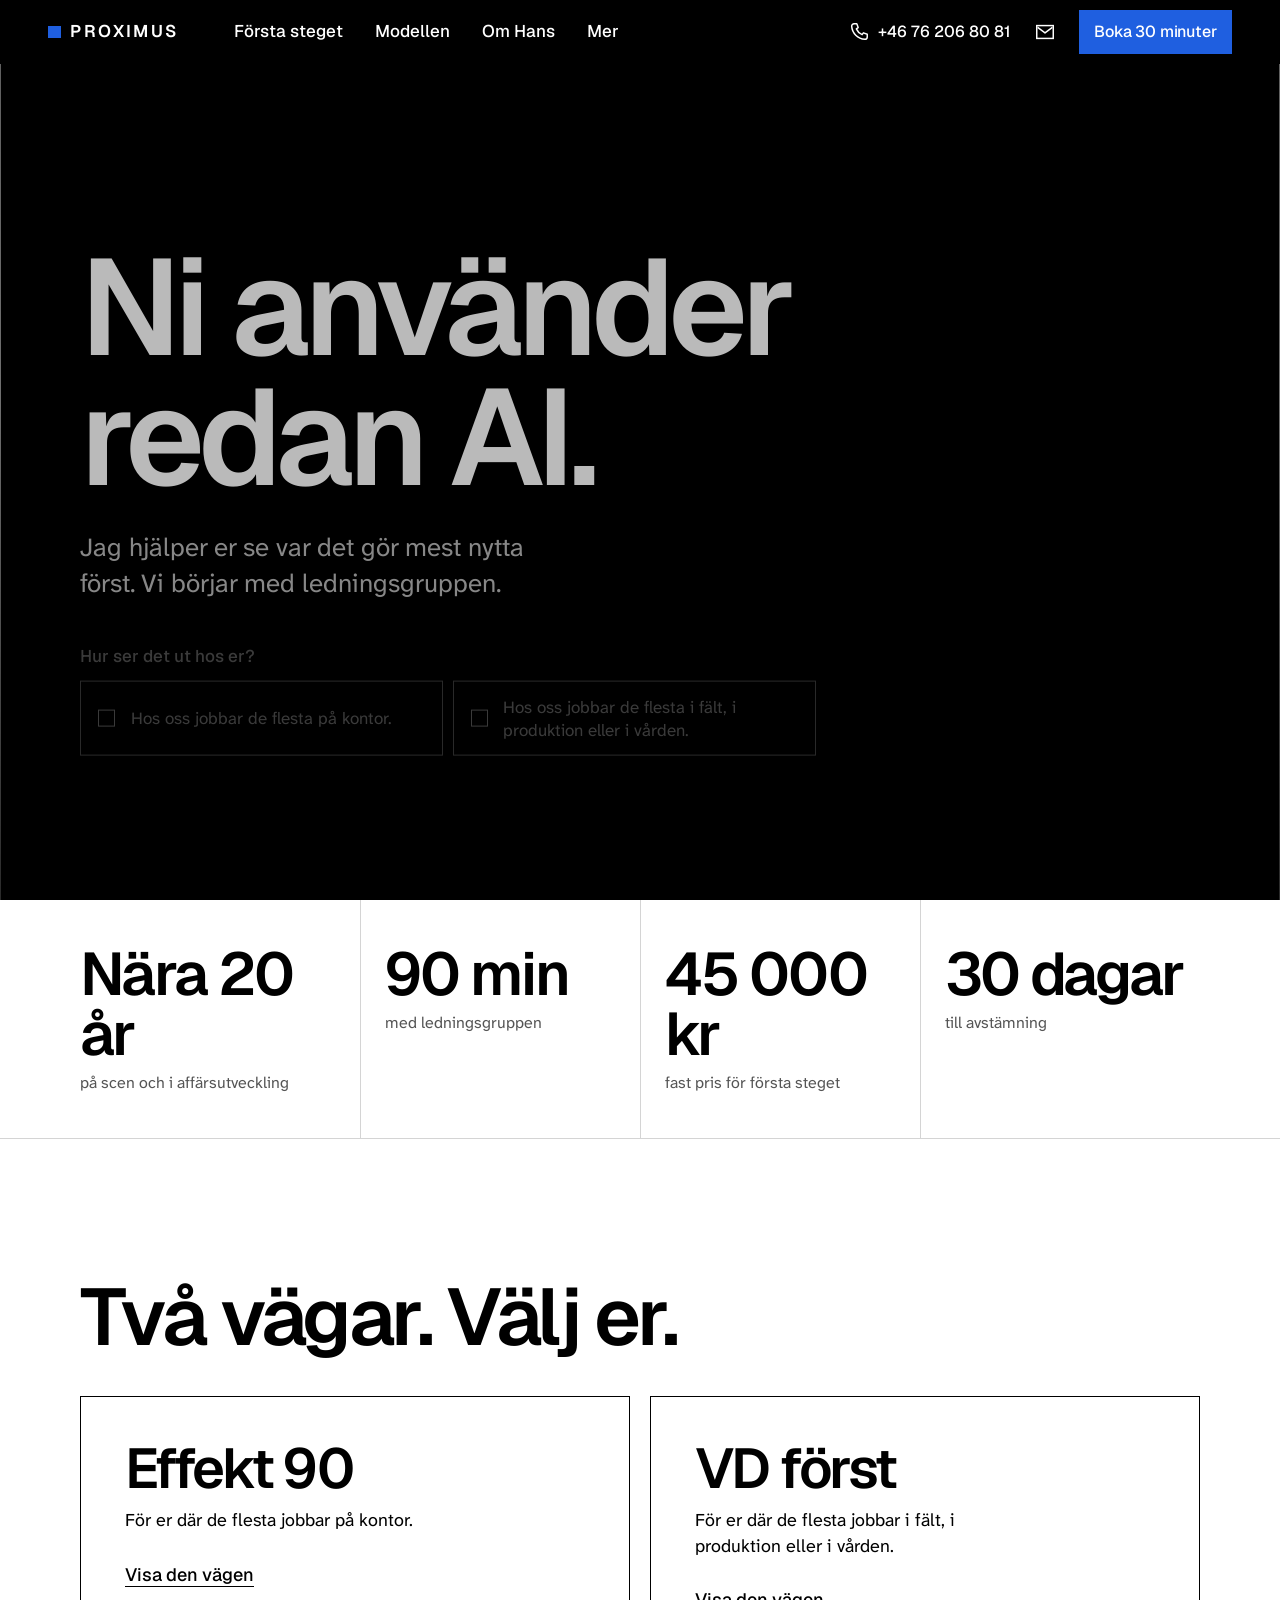
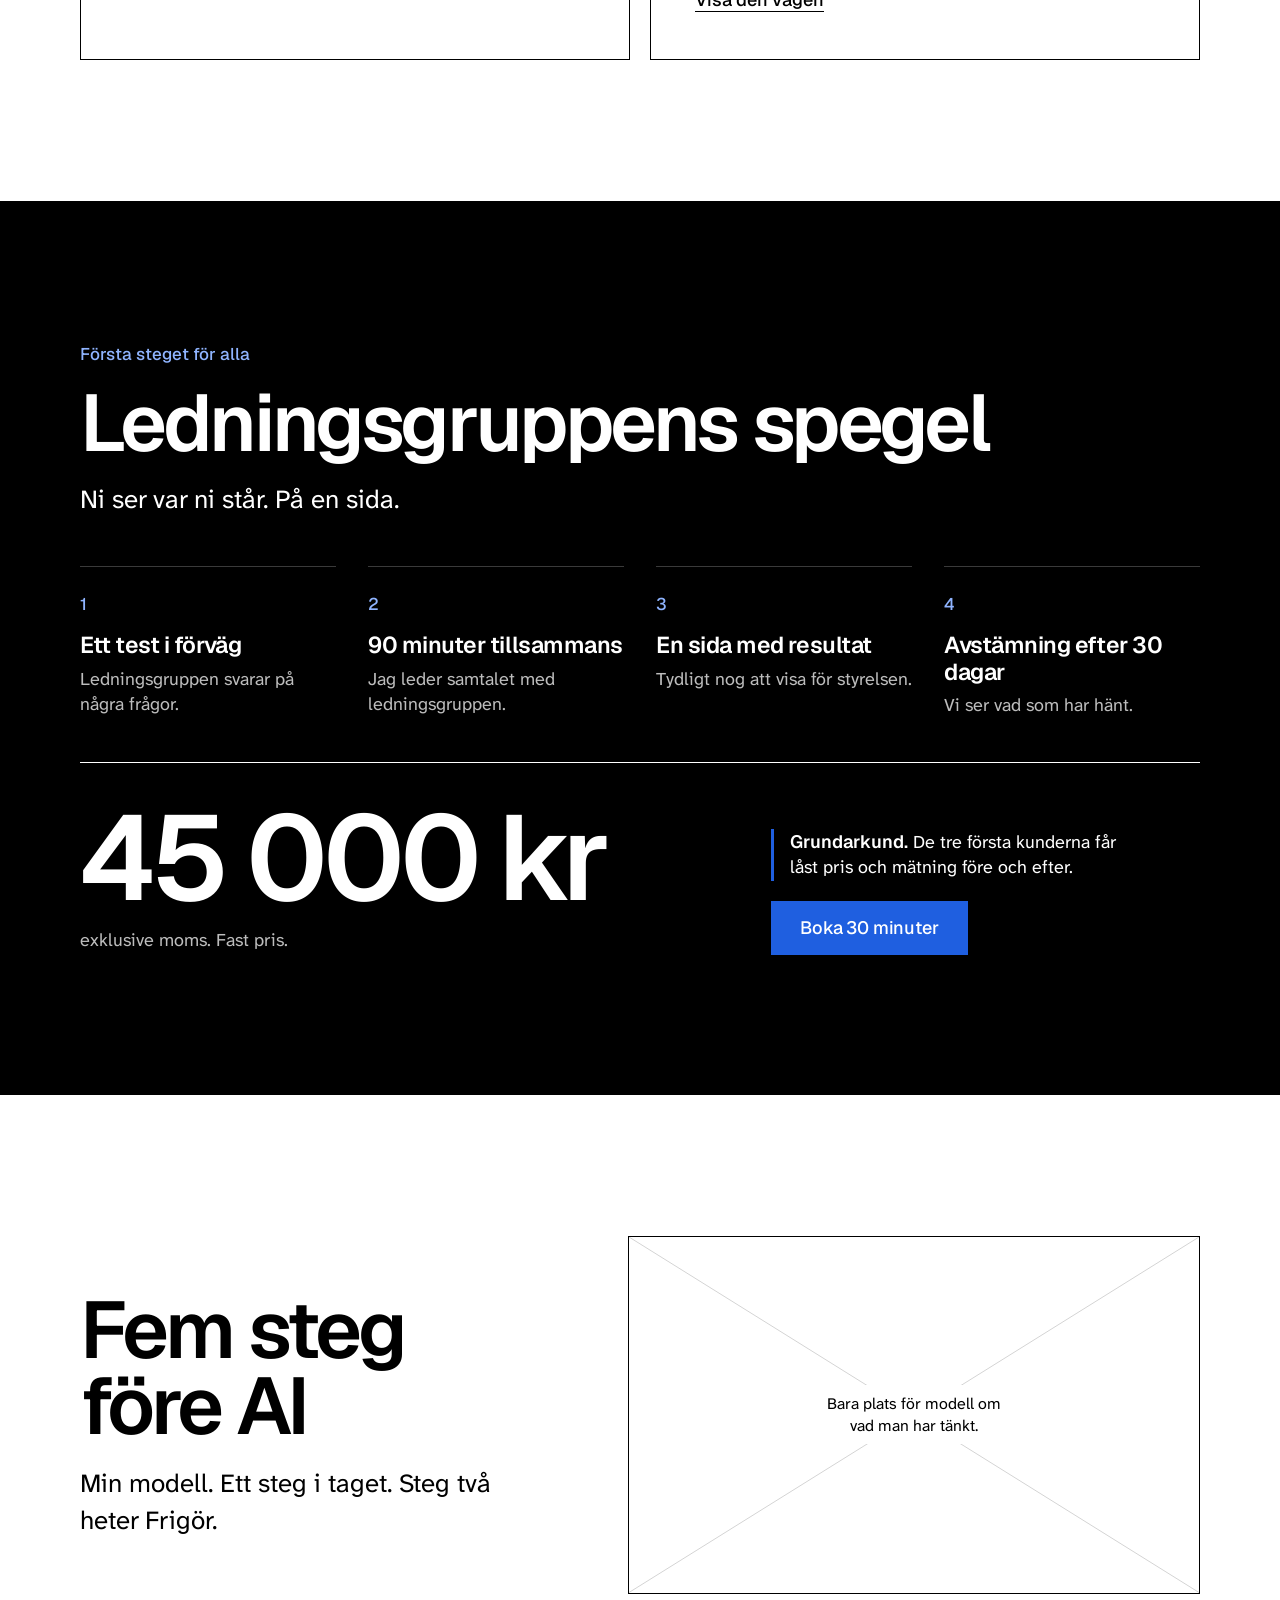
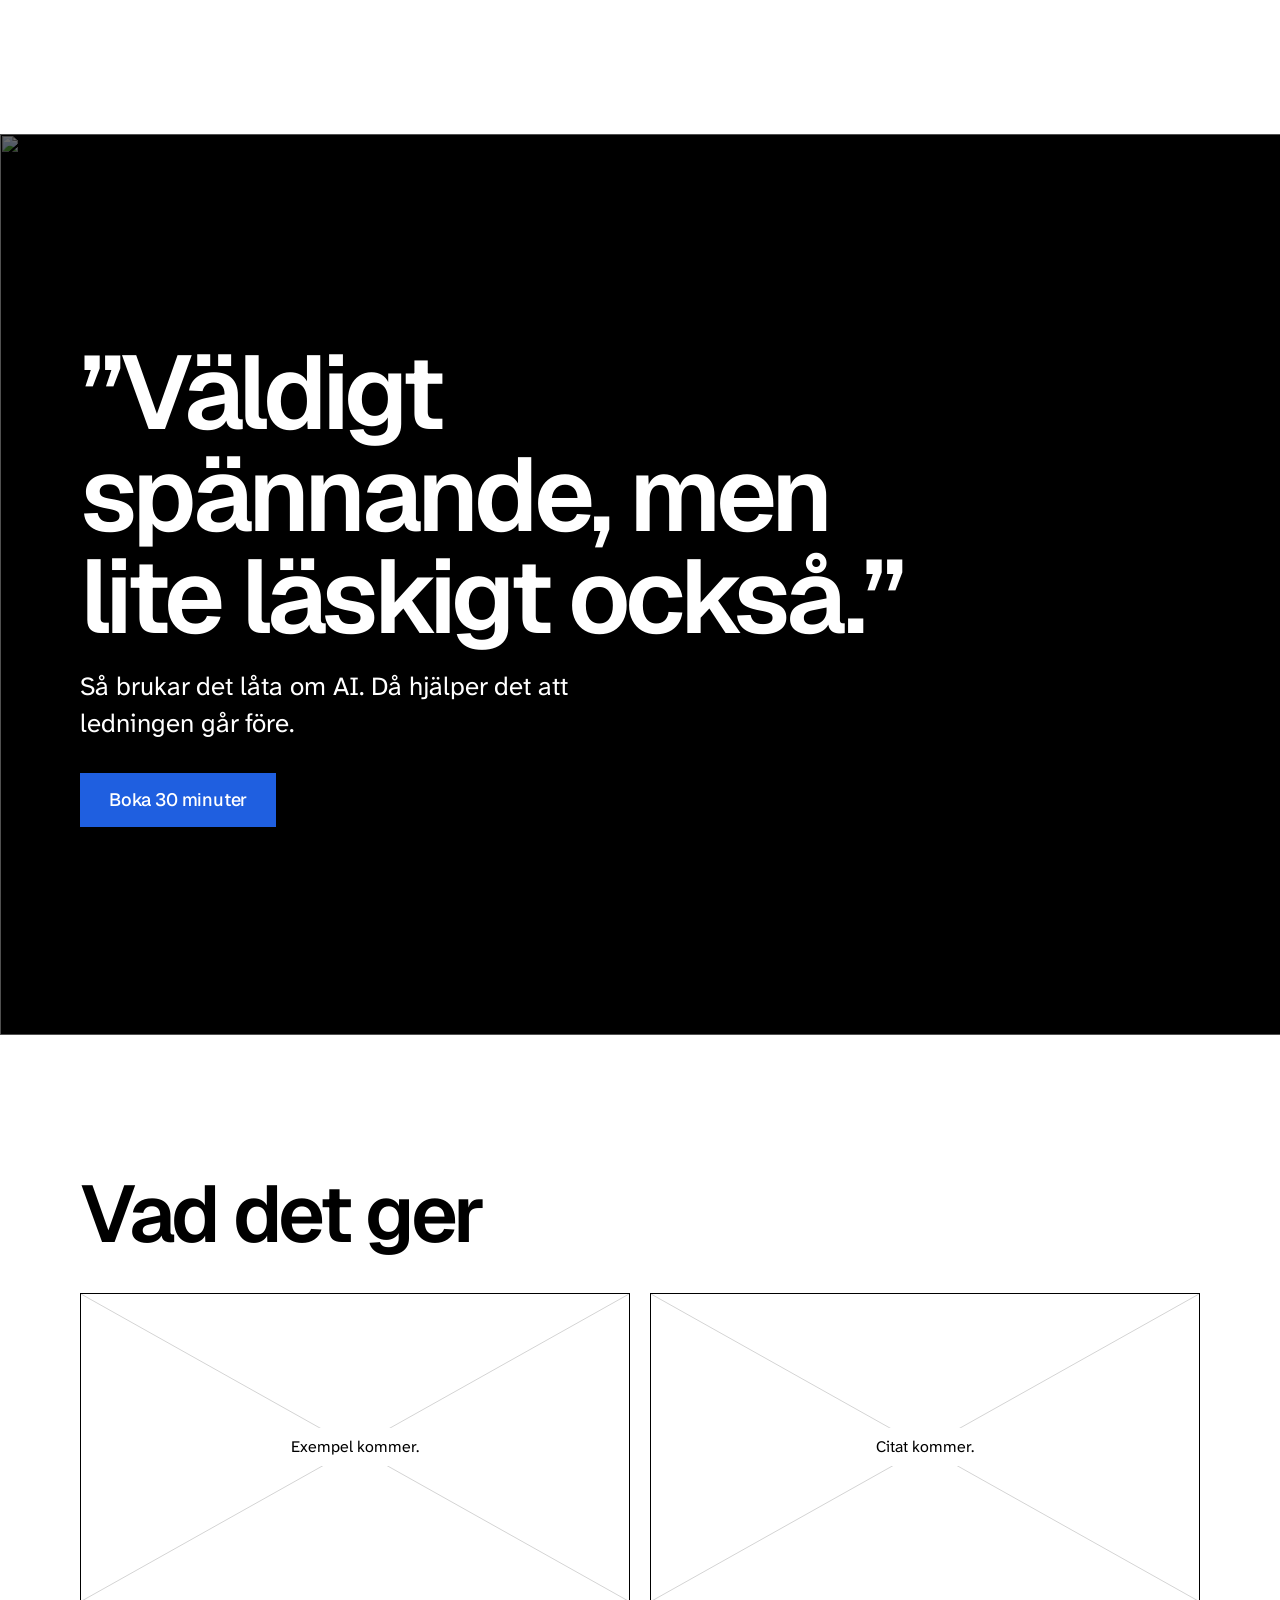
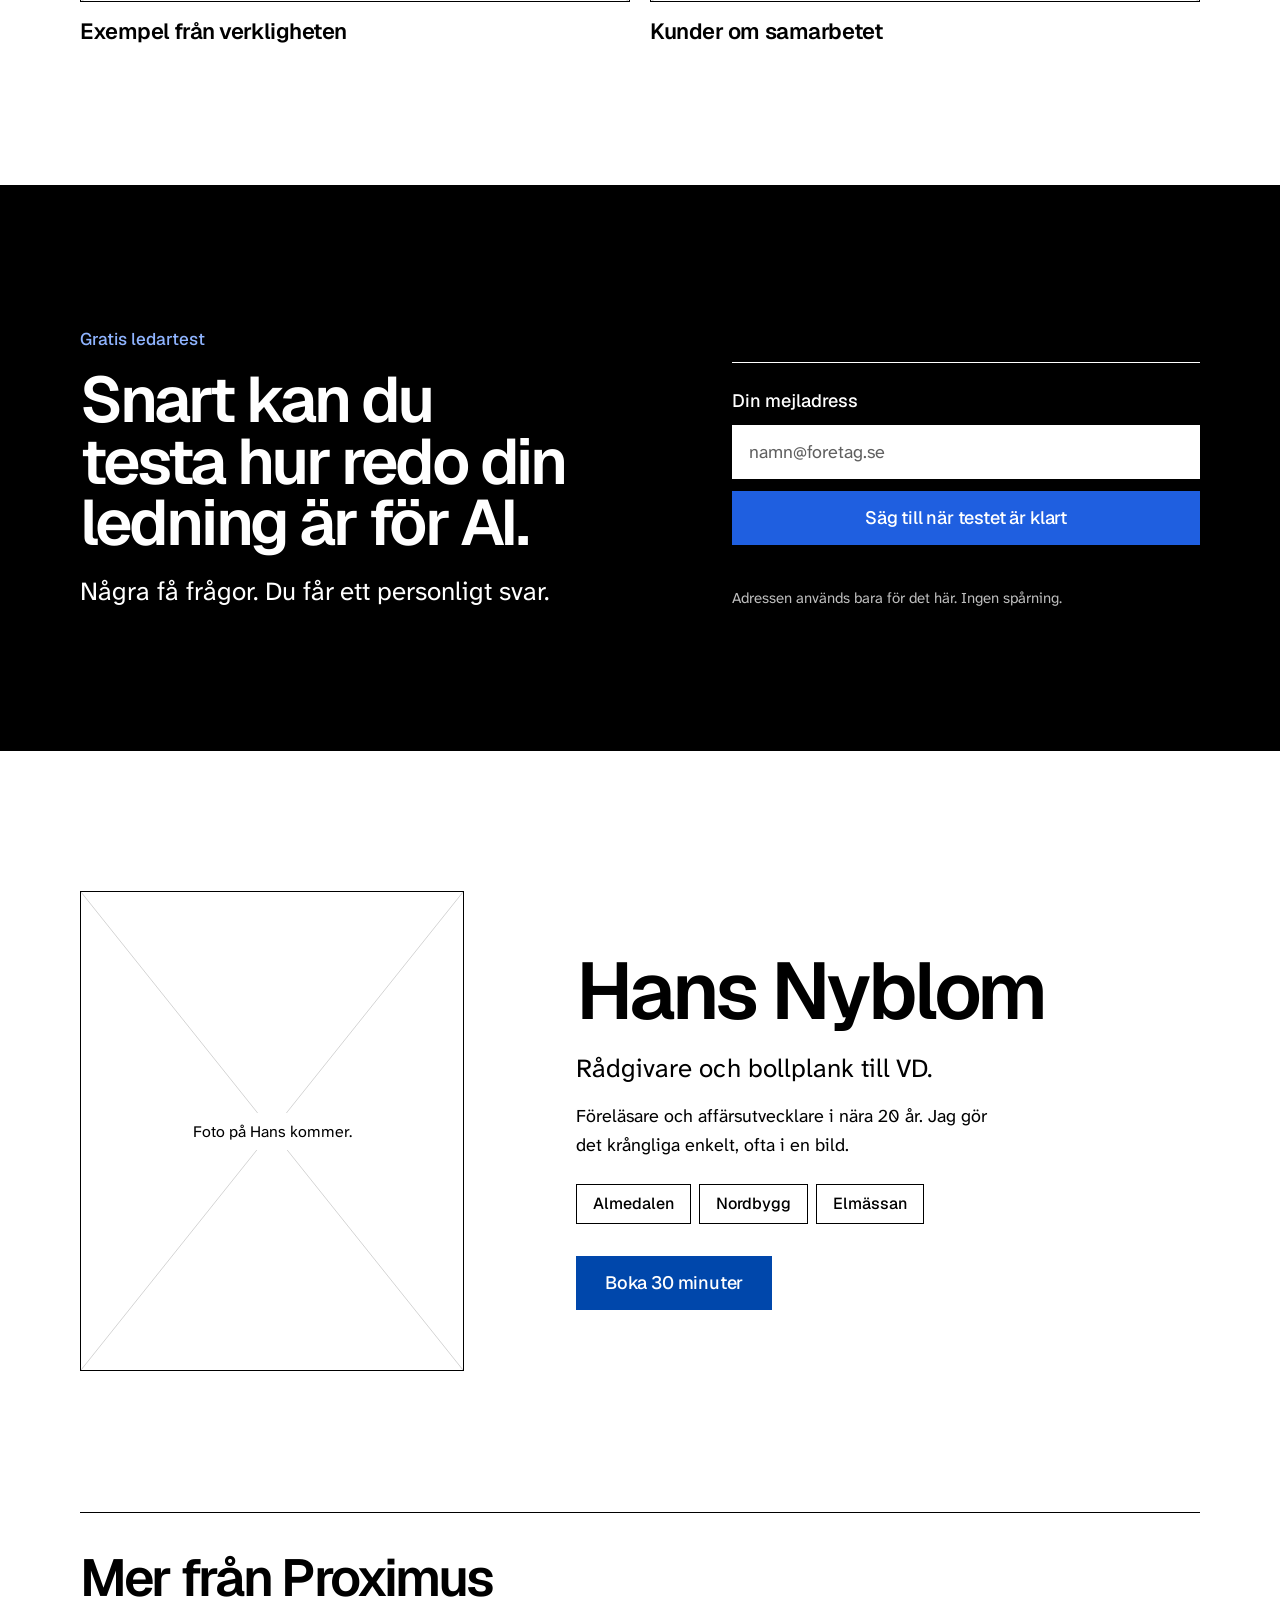
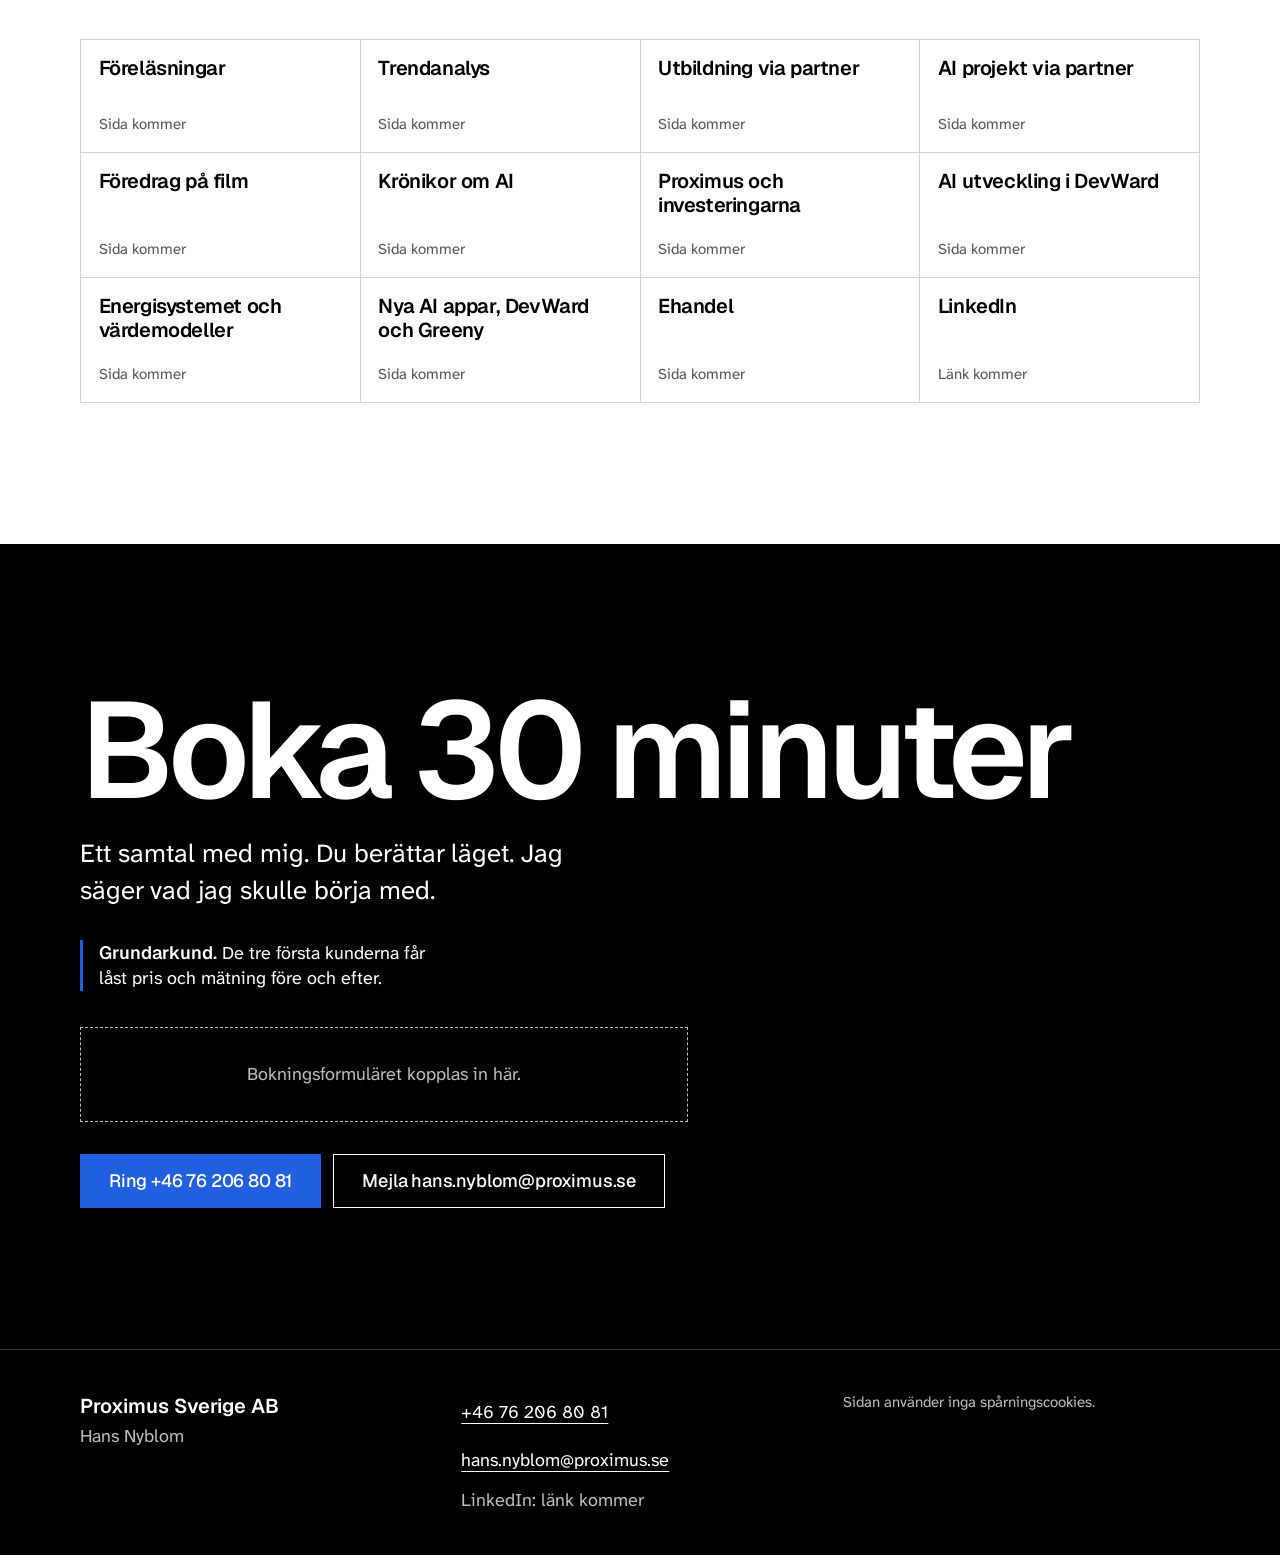
==== commit 1b9441c3: "Byt löftet om timmar och kronor mot var AI gör mest nytta först Co-Authored-By: Claude Opus 5.5 <nor" ====
--- a/index.html
+++ b/index.html
@@ -6,11 +6,11 @@
 <meta http-equiv="Content-Security-Policy" content="default-src 'self'; script-src 'self'; style-src 'self'; img-src 'self' data: https://images.unsplash.com https://images.pexels.com https://i.ytimg.com; font-src 'self'; frame-src https://tally.so https://www.youtube-nocookie.com; connect-src 'self'; form-action 'self' https://tally.so; base-uri 'self'; object-src 'none'; upgrade-insecure-requests">
 <meta name="referrer" content="strict-origin-when-cross-origin">
 <title>Hans Nyblom | Ledningen går före med AI</title>
-<meta name="description" content="Ni använder redan AI. Hans Nyblom visar i timmar och kronor vad det ger. Vi börjar med ledningsgruppen. Boka 30 minuter.">
+<meta name="description" content="Ni använder redan AI. Hans Nyblom hjälper er se var AI gör mest nytta först. Vi börjar med ledningsgruppen. Boka 30 minuter.">
 <link rel="canonical" href="https://proximus.se/">
 <meta property="og:type" content="website">
 <meta property="og:locale" content="sv_SE">
-<meta property="og:title" content="Ni använder redan AI. Vad ger det i timmar och kronor?">
+<meta property="og:title" content="Ni använder redan AI. Var gör det mest nytta?">
 <meta property="og:description" content="Rådgivare och bollplank till VD. Vi börjar med ledningsgruppen. Boka 30 minuter.">
 <meta property="og:url" content="https://proximus.se/">
 <meta name="theme-color" content="#000000">
@@ -54,7 +54,7 @@
   <div class="bleed" aria-hidden="true"><img class="bleed-img js-drift" src="https://images.unsplash.com/photo-1508738102835-f1fe48178e7b?auto=format&amp;fit=crop&amp;q=68&amp;w=1200" srcset="https://images.unsplash.com/photo-1508738102835-f1fe48178e7b?auto=format&amp;fit=crop&amp;q=68&amp;w=480 480w, https://images.unsplash.com/photo-1508738102835-f1fe48178e7b?auto=format&amp;fit=crop&amp;q=68&amp;w=800 800w, https://images.unsplash.com/photo-1508738102835-f1fe48178e7b?auto=format&amp;fit=crop&amp;q=68&amp;w=1200 1200w, https://images.unsplash.com/photo-1508738102835-f1fe48178e7b?auto=format&amp;fit=crop&amp;q=68&amp;w=1600 1600w, https://images.unsplash.com/photo-1508738102835-f1fe48178e7b?auto=format&amp;fit=crop&amp;q=68&amp;w=2400 2400w" sizes="100vw" alt="" width="1600" height="1067" fetchpriority="high" decoding="async"></div>
   <div class="hero-text wrap">
     <h1 id="h-hero" class="js-rise">Ni använder redan AI.</h1>
-    <p class="lead js-rise">Jag visar i timmar och kronor vad det ger. Vi börjar med ledningsgruppen.</p>
+    <p class="lead js-rise">Jag hjälper er se var det gör mest nytta först. Vi börjar med ledningsgruppen.</p>
     <fieldset class="choose js-rise">
       <legend>Hur ser det ut hos er?</legend>
       <button type="button" class="choice" data-choose="kontor" aria-pressed="false">Hos oss jobbar de flesta på kontor.</button>
@@ -97,7 +97,7 @@
     <div class="offer" data-only="kontor">
       <div class="offer-text">
         <p class="kicker">Er väg: Effekt 90</p>
-        <h2>90 dagar. En enhet. Mätt i timmar och kronor.</h2>
+        <h2>90 dagar. En enhet. Tydliga resultat.</h2>
         <p class="lead">En pilot i en enhet hos er. Vi mäter före och efter. Tiden som frigörs går till arbete som kunden betalar mer för.</p>
         <ul class="ticks">
           <li>Ledningen går före.</li>
@@ -121,7 +121,7 @@
         <ul class="ticks">
           <li>Vi börjar i din egen vardag.</li>
           <li>En sak i taget.</li>
-          <li>Du ser vad det ger i timmar och kronor.</li>
+          <li>Du ser själv vad det ger i din vardag.</li>
         </ul>
         <div class="cta-row">
           <a class="btn btn-main" href="#boka">Boka 30 minuter</a>
@@ -178,7 +178,7 @@
   <div class="wrap">
     <h2 id="h-bevis">Vad det ger</h2>
     <div class="duo">
-      <div class="soon"><div class="ph "><svg viewBox="0 0 100 100" preserveAspectRatio="none" aria-hidden="true"><line x1="0" y1="0" x2="100" y2="100"/><line x1="100" y1="0" x2="0" y2="100"/></svg><span>Exempel kommer.</span></div><h3>Räkneexempel i timmar och kronor</h3></div>
+      <div class="soon"><div class="ph "><svg viewBox="0 0 100 100" preserveAspectRatio="none" aria-hidden="true"><line x1="0" y1="0" x2="100" y2="100"/><line x1="100" y1="0" x2="0" y2="100"/></svg><span>Exempel kommer.</span></div><h3>Exempel från verkligheten</h3></div>
       <div class="soon"><div class="ph "><svg viewBox="0 0 100 100" preserveAspectRatio="none" aria-hidden="true"><line x1="0" y1="0" x2="100" y2="100"/><line x1="100" y1="0" x2="0" y2="100"/></svg><span>Citat kommer.</span></div><h3>Kunder om samarbetet</h3></div>
     </div>
   </div>
--- a/assets/css/site.css
+++ b/assets/css/site.css
@@ -53,7 +53,7 @@
 .btn-line{border-color:currentColor;background:transparent}
 .btn-line:hover{background:var(--black);color:var(--white);border-color:var(--black)}
 .dark .btn-line:hover{background:var(--white);color:var(--black);border-color:var(--white)}
-.btn-small{min-height:2.75rem;padding:.5rem 1rem;font-size:1rem}
+.btn-small{min-height:2.75rem;padding:.5rem .9rem;font-size:1rem;white-space:nowrap}
 .cta-row{display:flex;flex-wrap:wrap;gap:.75rem;margin-top:2rem}
 
 /* Sidhuvud */
@@ -65,7 +65,7 @@
 .icon-btn{display:inline-flex;align-items:center;justify-content:center;gap:.5rem;min-width:2.75rem;min-height:2.75rem;text-decoration:none;font-family:var(--display);font-weight:500;font-size:1rem}
 .icon-btn:hover{color:var(--cobalt-pale)}
 .icon-label{display:none}
-@media (max-width:420px){.brand{font-size:.9375rem;letter-spacing:.08em}.brand-dot{display:none}}
+@media (max-width:420px){.brand{font-size:.875rem;letter-spacing:.06em}.brand-dot{display:none}.btn-small{font-size:.9375rem;padding-inline:.7rem}.top-actions{gap:0}}
 @media (min-width:900px){
   .nav{display:flex;gap:2rem;margin-right:auto}
   .nav a{font-family:var(--display);font-weight:500;font-size:1.0625rem;text-decoration:none;padding:.5rem 0;border-bottom:1px solid transparent}
